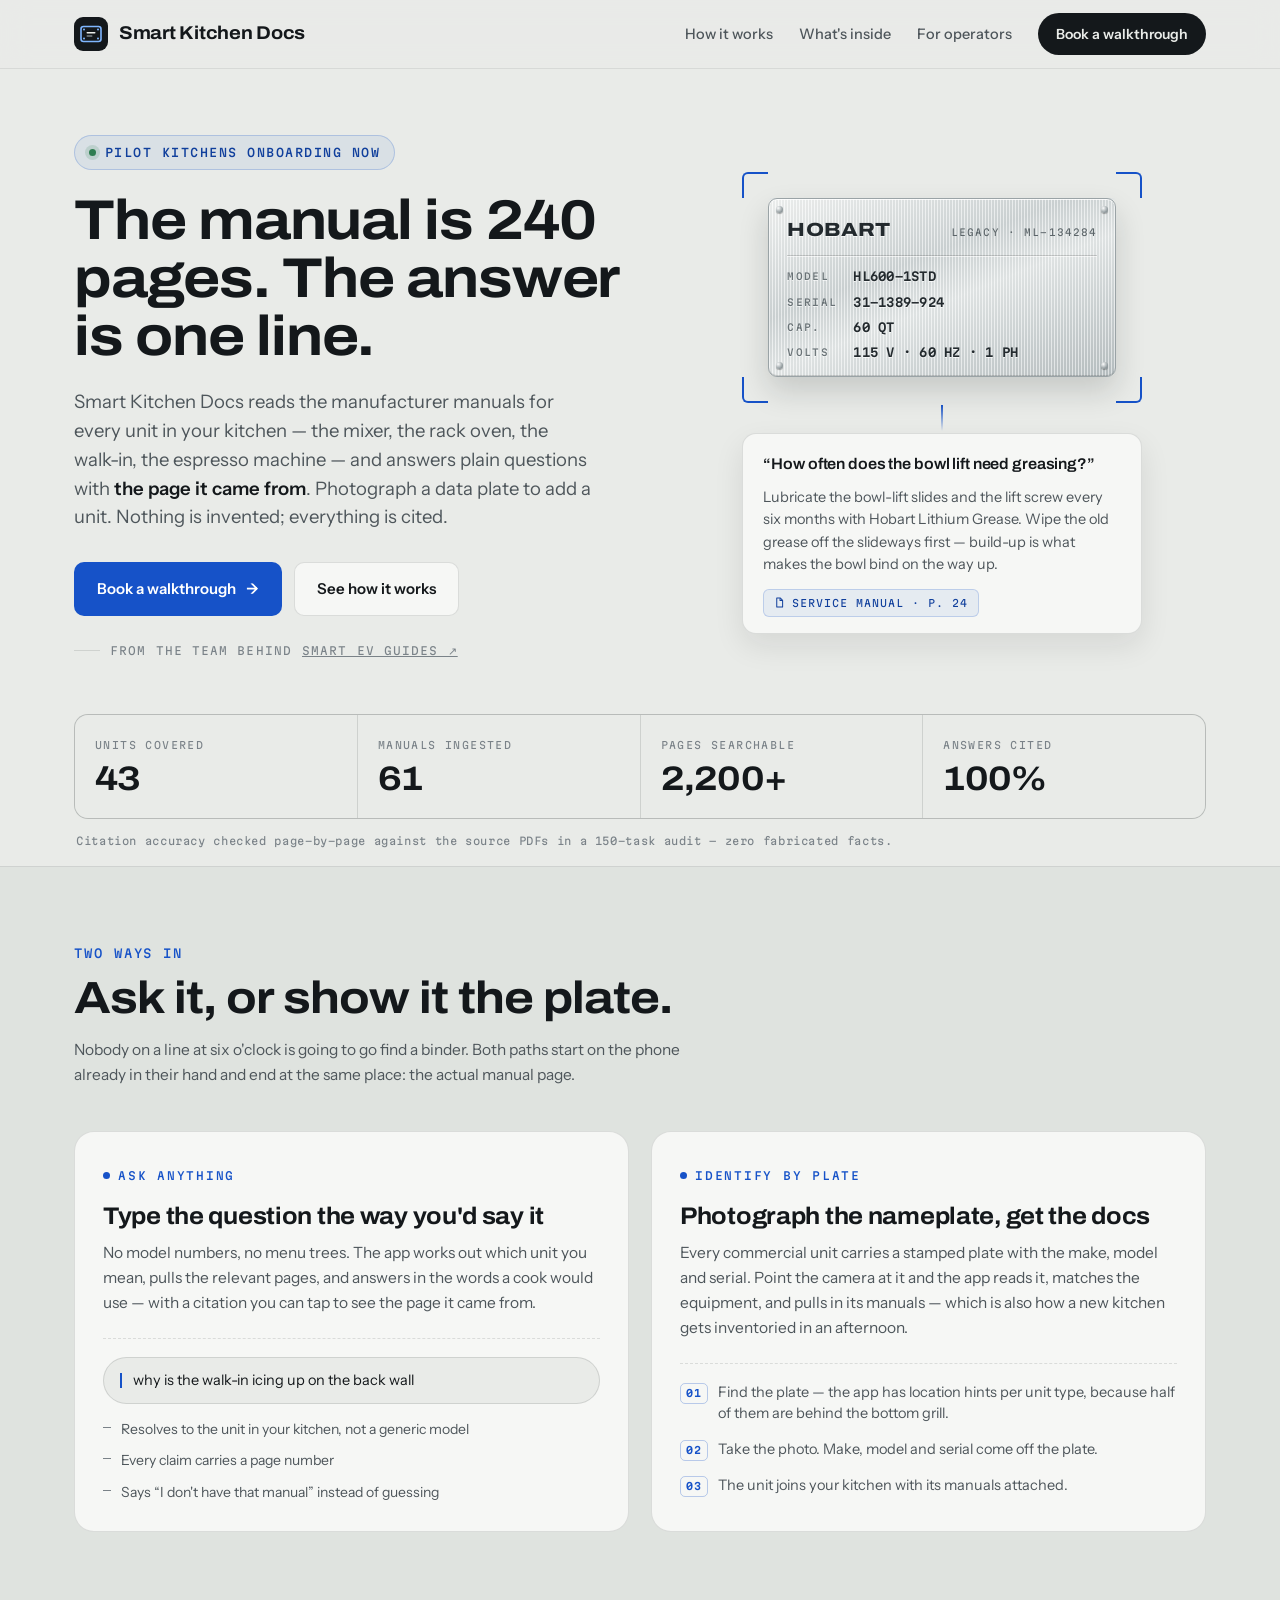
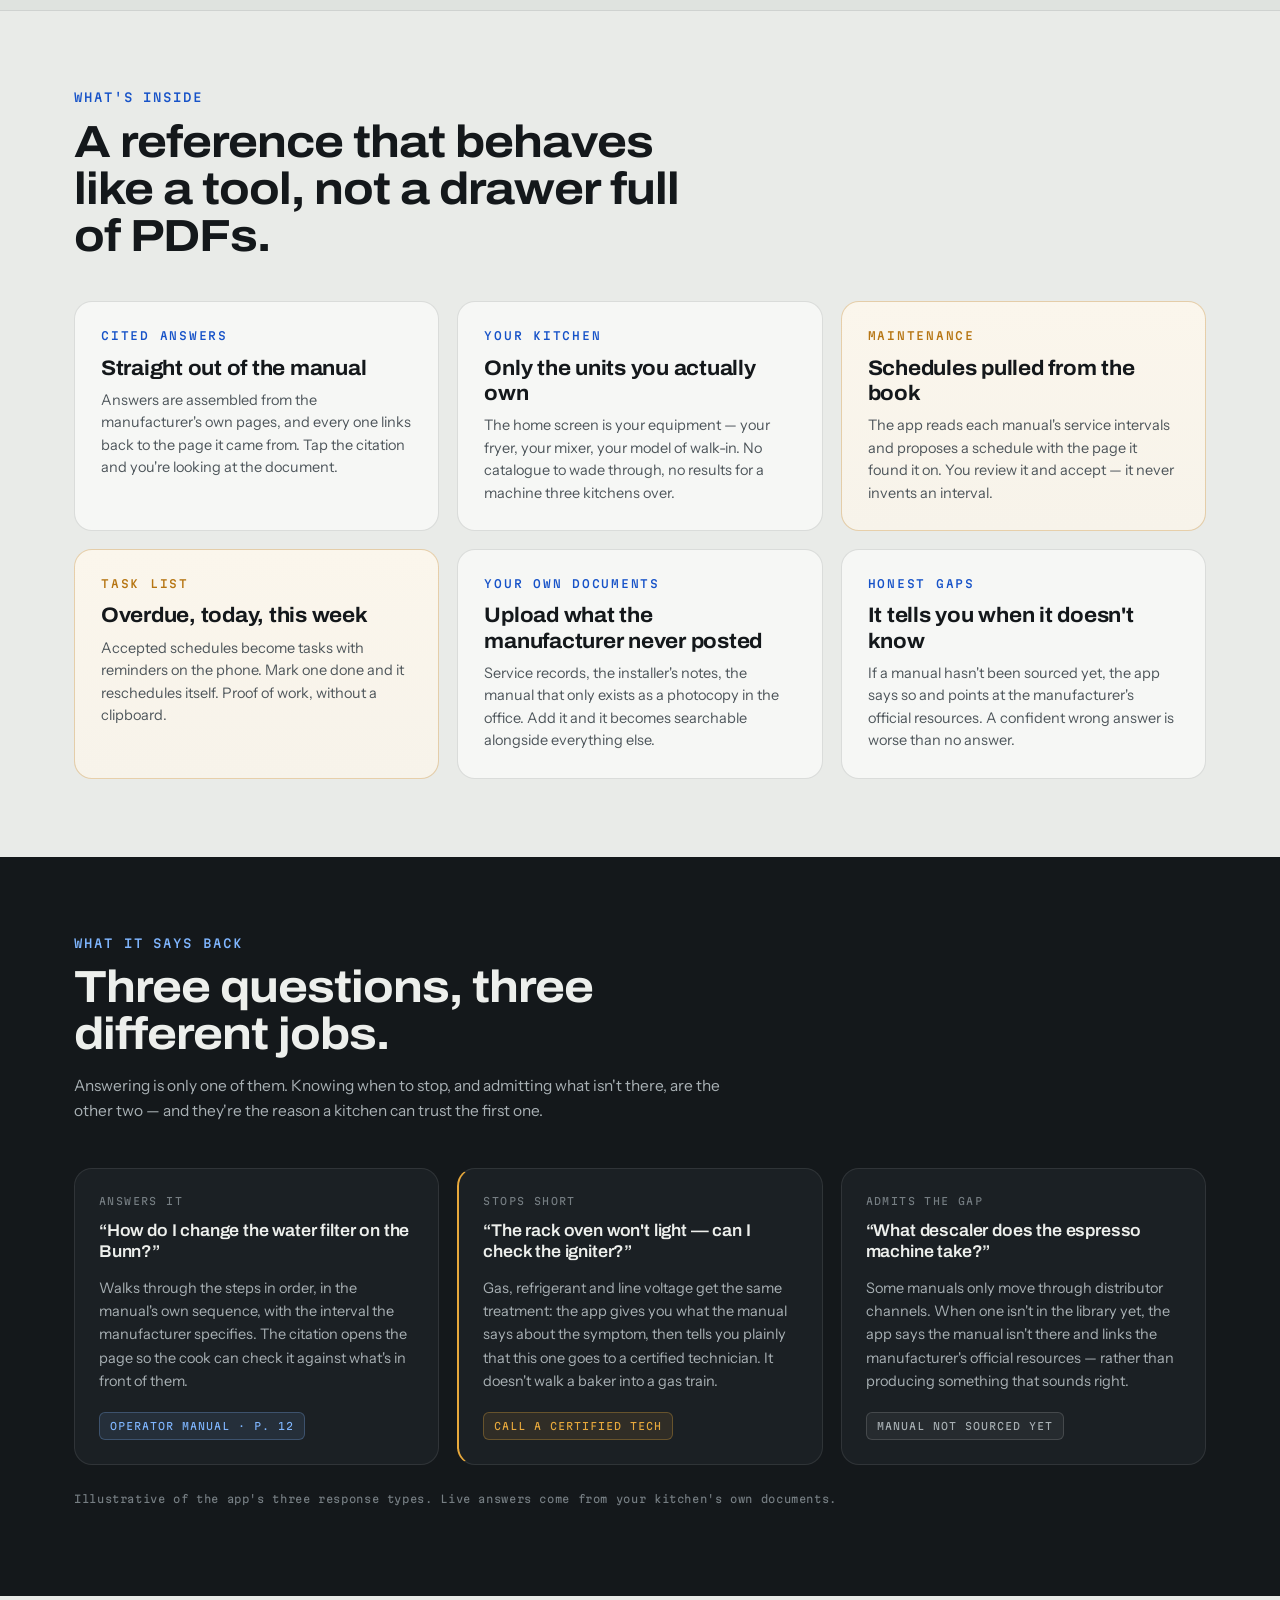
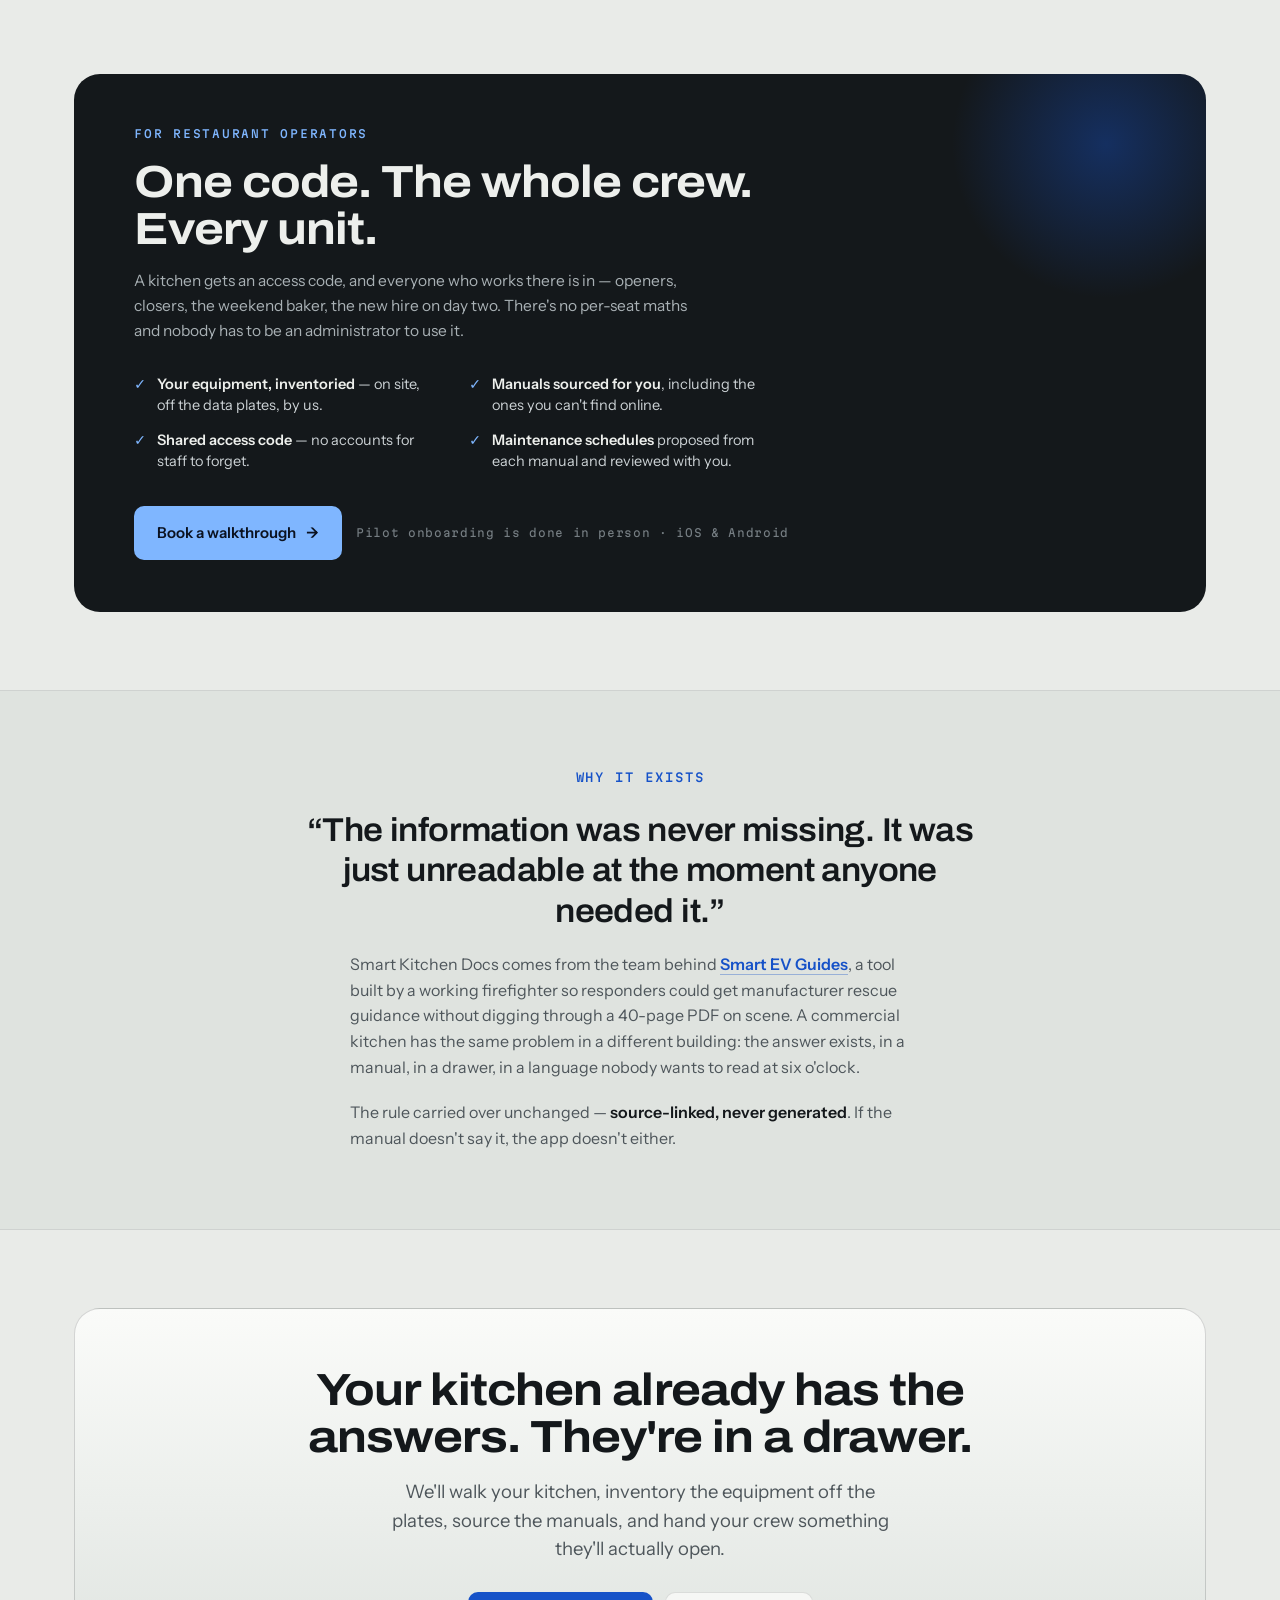
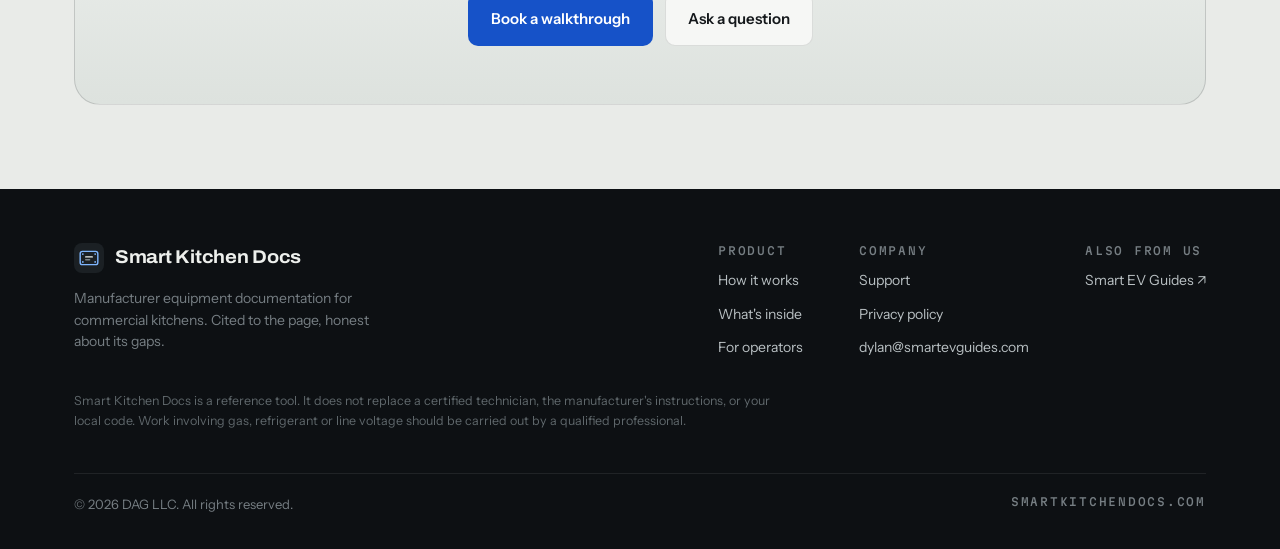
==== index.html @ 0e93f89e "Smart Kitchen Docs marketing site Static landing page for SmartKitchenDocs.com, deployed via GitHub " ====
<!DOCTYPE html>
<html lang="en">
<head>
<meta charset="utf-8">
<meta name="viewport" content="width=device-width, initial-scale=1">
<title>Smart Kitchen Docs — every equipment manual in your kitchen, answered</title>
<meta name="description" content="Ask a plain-language question about any unit in your commercial kitchen and get the answer straight out of the manufacturer manual, with the page it came from. Photograph a data plate to add equipment. Built by the team behind Smart EV Guides.">
<link rel="canonical" href="https://smartkitchendocs.com/">
<link rel="icon" href="favicon.svg" type="image/svg+xml">
<meta name="theme-color" content="#E9EBE8">
<meta property="og:type" content="website">
<meta property="og:site_name" content="Smart Kitchen Docs">
<meta property="og:title" content="Smart Kitchen Docs — every equipment manual in your kitchen, answered">
<meta property="og:description" content="Ask a plain-language question about any unit in your commercial kitchen and get the answer straight out of the manufacturer manual, with the page it came from.">
<meta property="og:url" content="https://smartkitchendocs.com/">
<meta name="twitter:card" content="summary">
<meta name="twitter:title" content="Smart Kitchen Docs — every equipment manual in your kitchen, answered">
<meta name="twitter:description" content="Ask a plain-language question about any unit in your commercial kitchen and get the answer straight out of the manufacturer manual, with the page it came from.">
<link rel="preconnect" href="https://fonts.googleapis.com">
<link rel="preconnect" href="https://fonts.gstatic.com" crossorigin>
<link href="https://fonts.googleapis.com/css2?family=Archivo:wdth,wght@104..118,600..800&family=Instrument+Sans:wght@400;500;600&family=Martian+Mono:wght@400..600&display=swap" rel="stylesheet">
<style>
/* ============================================================
   Smart Kitchen Docs — landing page
   Motif: the equipment data plate. Palette is cool porcelain
   enamel + graphite, with gas-flame blue as the only accent and
   sodium amber reserved for the safety / maintenance thread.
   ============================================================ */

:root{
  --porcelain:#E9EBE8;
  --porcelain-deep:#DFE3DF;
  --panel:#F6F7F5;
  --ink:#14181B;
  --ink-deep:#0D1013;
  --graphite:#4E565B;
  --muted:#7A8288;
  --line:rgba(20,24,27,0.12);
  --line-soft:rgba(20,24,27,0.08);
  --flame:#1652C8;
  --flame-deep:#103F9C;
  --flame-hot:#7FB6FF;
  --sodium:#B67512;
  --sodium-hot:#E8A93C;
  --on-dark:#EDEFEC;
  --on-dark-mid:#A8B0B4;
  --on-dark-dim:#767E83;

  --shell:1180px;
  --pad:24px;

  --display:'Archivo', system-ui, sans-serif;
  --body:'Instrument Sans', system-ui, sans-serif;
  --mono:'Martian Mono', ui-monospace, monospace;
}

*{ box-sizing:border-box; }
html{ scroll-behavior:smooth; }
body{
  margin:0;
  background:var(--porcelain);
  color:var(--ink);
  font-family:var(--body);
  font-size:17px;
  line-height:1.6;
  overflow-x:hidden;
  -webkit-font-smoothing:antialiased;
}
img{ max-width:100%; display:block; }
a{ color:inherit; }
::selection{ background:var(--flame); color:#fff; }

:focus-visible{
  outline:2px solid var(--flame);
  outline-offset:3px;
  border-radius:4px;
}
.on-dark :focus-visible{ outline-color:var(--flame-hot); }

.shell{ max-width:var(--shell); margin:0 auto; padding-left:var(--pad); padding-right:var(--pad); }
section[id]{ scroll-margin-top:76px; }

/* ---------- type roles ---------- */
.display{
  font-family:var(--display);
  font-weight:700;
  font-stretch:112%;
  letter-spacing:-0.022em;
  line-height:1.04;
  margin:0;
}
h1.display{ font-size:clamp(37px,4.6vw,56px); }
h2.display{ font-size:clamp(29px,3.9vw,45px); }
h3.display{
  font-size:21px;
  font-stretch:106%;
  letter-spacing:-0.012em;
  line-height:1.2;
  margin:0;
}

/* Stencil label — the small uppercase field name stamped on a plate.
   Used for eyebrows, plate fields and stat captions so the motif is
   carried by the structure, not by decoration. */
.stencil{
  font-family:var(--mono);
  font-weight:500;
  font-size:11px;
  letter-spacing:0.16em;
  text-transform:uppercase;
  line-height:1.4;
}
.stencil--lead{ font-size:12px; color:var(--flame); }

.lede{ font-size:18.5px; line-height:1.55; color:var(--graphite); }
.copy{ font-size:15.5px; line-height:1.6; color:var(--graphite); }
strong{ color:var(--ink); font-weight:600; }

/* ---------- buttons ---------- */
.btn{
  display:inline-flex; align-items:center; gap:10px;
  font-family:var(--body); font-weight:600; font-size:15px;
  text-decoration:none; padding:14px 22px; border-radius:10px;
  border:1px solid transparent;
  transition:background .15s ease, border-color .15s ease, color .15s ease, transform .15s ease;
}
.btn:active{ transform:translateY(1px); }
.btn--primary{ background:var(--flame); color:#fff; }
.btn--primary:hover{ background:var(--flame-deep); }
.btn--ghost{ background:var(--panel); color:var(--ink); border-color:var(--line); }
.btn--ghost:hover{ border-color:rgba(20,24,27,0.32); }
.btn--onDark{ background:var(--flame-hot); color:#0B1220; }
.btn--onDark:hover{ background:#A6CCFF; }
.btn--nav{ padding:9px 17px; font-size:14px; border-radius:999px; background:var(--ink); color:var(--porcelain); white-space:nowrap; }
.btn--nav:hover{ background:var(--flame); }
.btn--nav .short{ display:none; }

/* ---------- nav ---------- */
.nav{
  position:sticky; top:0; z-index:60;
  background:rgba(233,235,232,0.86);
  backdrop-filter:blur(14px); -webkit-backdrop-filter:blur(14px);
  border-bottom:1px solid var(--line-soft);
}
.nav__row{ display:flex; align-items:center; justify-content:space-between; gap:24px; padding-top:13px; padding-bottom:13px; }
.brand{ display:flex; align-items:center; gap:11px; text-decoration:none; color:inherit; }
.brand__name{ font-family:var(--display); font-weight:700; font-stretch:108%; font-size:18.5px; letter-spacing:-0.015em; }
.nav__links{ display:flex; align-items:center; gap:26px; }
.nav__links a:not(.btn){
  text-decoration:none; color:var(--graphite);
  font-size:14.5px; font-weight:500;
}
.nav__links a:not(.btn):hover{ color:var(--ink); }

/* ---------- hero ---------- */
.hero__grid{
  display:grid; grid-template-columns:1.02fr 0.98fr; gap:56px;
  align-items:center; padding-top:66px; padding-bottom:44px;
}
.badge{
  display:inline-flex; align-items:center; gap:9px;
  font-family:var(--mono); font-weight:500; font-size:11.5px;
  letter-spacing:0.13em; text-transform:uppercase;
  color:var(--flame-deep);
  background:rgba(22,82,200,0.07);
  border:1px solid rgba(22,82,200,0.22);
  padding:7px 14px; border-radius:999px;
}
.pilot{ width:7px; height:7px; border-radius:50%; background:#2E7D50; box-shadow:0 0 0 4px rgba(46,125,80,0.16); flex:0 0 auto; }
.hero h1{ margin-top:22px; }
.hero .lede{ max-width:520px; margin:22px 0 0; }
.hero__cta{ display:flex; flex-wrap:wrap; gap:12px; margin-top:30px; }
.hero__note{
  display:flex; align-items:center; gap:10px; margin-top:26px;
  font-family:var(--mono); font-size:11px; letter-spacing:0.1em;
  text-transform:uppercase; color:var(--muted);
}
.hero__note .rule{ width:26px; height:1px; background:var(--line); flex:0 0 auto; }

/* ---------- the signature: data plate in a viewfinder ---------- */
.rig{ position:relative; display:flex; flex-direction:column; align-items:center; }

.finder{
  position:relative; width:100%; max-width:400px;
  padding:26px; border-radius:16px;
}
/* camera viewfinder corner brackets */
.finder__corner{ position:absolute; width:26px; height:26px; border:2px solid var(--flame); }
.finder__corner--tl{ top:0; left:0; border-right:0; border-bottom:0; border-radius:6px 0 0 0; }
.finder__corner--tr{ top:0; right:0; border-left:0; border-bottom:0; border-radius:0 6px 0 0; }
.finder__corner--bl{ bottom:0; left:0; border-right:0; border-top:0; border-radius:0 0 0 6px; }
.finder__corner--br{ bottom:0; right:0; border-left:0; border-top:0; border-radius:0 0 6px 0; }
/* The scan box is inset to exactly the plate's bounds — .finder's height is
   26px + plate + 26px — so translateY(100%) travels precisely one plate
   height. Percentage translate is relative to the element's own box, which
   means the animation tracks the plate through font loads and reflows with
   no JS to keep it in sync. The line itself rides on ::before. */
.finder__scan{
  position:absolute; inset:26px; pointer-events:none;
  animation:scan 4.2s cubic-bezier(.45,0,.55,1) infinite;
}
.finder__scan::before{
  content:""; position:absolute; top:0; left:0; right:0; height:2px;
  background:linear-gradient(90deg,transparent,var(--flame),transparent);
  border-radius:2px;
}
@keyframes scan{
  0%,8%   { transform:translateY(0); opacity:0; }
  14%     { opacity:.75; }
  86%     { opacity:.75; }
  92%,100%{ transform:translateY(100%); opacity:0; }
}

/* brushed stainless nameplate */
.plate{
  position:relative;
  margin:0;                 /* <figure> ships with 40px side margins */
  border-radius:9px;
  padding:16px 18px 14px;
  color:#2E353A;
  background:
    repeating-linear-gradient(90deg, rgba(255,255,255,.5) 0 1px, rgba(0,0,0,.028) 1px 3px),
    linear-gradient(158deg,#F2F4F3 0%,#CFD5D6 38%,#E4E8E8 55%,#B9C1C3 100%);
  border:1px solid #9AA3A6;
  box-shadow:
    inset 0 1px 0 rgba(255,255,255,.85),
    inset 0 -1px 0 rgba(0,0,0,.14),
    0 14px 30px rgba(20,24,27,.16);
}
.plate__head{
  display:flex; align-items:baseline; justify-content:space-between; gap:12px;
  padding-bottom:10px; margin-bottom:11px;
  border-bottom:1px solid rgba(0,0,0,.16);
  box-shadow:0 1px 0 rgba(255,255,255,.6);
}
.plate__mfg{
  font-family:var(--display); font-weight:800; font-stretch:118%;
  font-size:19px; letter-spacing:0.02em; text-transform:uppercase;
  color:#232A2E; text-shadow:0 1px 0 rgba(255,255,255,.7);
}
.plate__mark{ font-family:var(--mono); font-size:9.5px; letter-spacing:0.12em; color:#5C6569; text-transform:uppercase; }
.plate__rows{ display:grid; grid-template-columns:auto 1fr; gap:6px 16px; }
.plate__k{
  font-family:var(--mono); font-size:9.5px; font-weight:500; letter-spacing:0.14em;
  text-transform:uppercase; color:#6A7377; align-self:center;
  text-shadow:0 1px 0 rgba(255,255,255,.6);
}
.plate__v{
  font-family:var(--mono); font-size:12px; font-weight:600; letter-spacing:0.02em;
  color:#232A2E; text-shadow:0 1px 0 rgba(255,255,255,.7);
}
.rivet{
  position:absolute; width:7px; height:7px; border-radius:50%;
  background:radial-gradient(circle at 32% 30%, #FBFCFC, #97A0A3 62%, #6E777A);
  box-shadow:0 1px 1px rgba(0,0,0,.3);
}
.rivet--tl{ top:7px; left:7px; } .rivet--tr{ top:7px; right:7px; }
.rivet--bl{ bottom:7px; left:7px; } .rivet--br{ bottom:7px; right:7px; }

/* the answer the plate produces */
.rig__link{
  width:2px; height:26px; margin:2px 0;
  background:linear-gradient(180deg,var(--flame),rgba(22,82,200,0));
}
.answer{
  width:100%; max-width:400px;
  background:var(--panel); border:1px solid var(--line);
  border-radius:14px; padding:18px 20px 16px;
  box-shadow:0 12px 30px rgba(20,24,27,.09);
}
.answer__q{
  font-family:var(--display); font-weight:600; font-stretch:104%;
  font-size:15.5px; letter-spacing:-0.008em; color:var(--ink); margin:0;
}
.answer__a{ font-size:14.5px; line-height:1.55; color:var(--graphite); margin:9px 0 0; }
.cite{
  display:inline-flex; align-items:center; gap:7px; margin-top:13px;
  font-family:var(--mono); font-size:10px; letter-spacing:0.1em; text-transform:uppercase;
  color:var(--flame-deep); background:rgba(22,82,200,0.07);
  border:1px solid rgba(22,82,200,0.2); padding:5px 10px; border-radius:6px;
}

/* ---------- spec strip (stats, as plate fields) ---------- */
.spec{ padding-bottom:16px; }
.spec__grid{
  display:grid; grid-template-columns:repeat(4,1fr); gap:1px;
  background:var(--line); border:1px solid var(--line);
  border-radius:14px; overflow:hidden;
}
/* Cells stretch to the tallest label, so the numbers stay on one baseline
   even when a caption wraps. */
.spec__cell{ background:var(--porcelain); padding:22px 20px; display:flex; flex-direction:column; }
.spec__k{ font-family:var(--mono); font-size:10px; letter-spacing:0.14em; text-transform:uppercase; color:var(--muted); }
.spec__v{
  font-family:var(--display); font-weight:700; font-stretch:114%;
  font-size:34px; line-height:1; letter-spacing:-0.02em; margin-top:auto; padding-top:9px;
}
.spec__foot{
  margin:14px 2px 0; font-family:var(--mono); font-size:10.5px;
  letter-spacing:0.06em; color:var(--muted); line-height:1.6;
}

/* ---------- band helpers ---------- */
.band{ padding-top:78px; padding-bottom:78px; }
.band--sunk{ background:var(--porcelain-deep); border-top:1px solid var(--line-soft); border-bottom:1px solid var(--line-soft); }
.band--dark{ background:var(--ink); color:var(--on-dark); }
.band__head{ max-width:660px; }
.band__head h2{ margin-top:13px; }
.band__head .copy{ margin:16px 0 0; }
.band--dark .band__head .copy{ color:var(--on-dark-mid); }
.band--dark .stencil--lead{ color:var(--flame-hot); }

/* ---------- two ways in ---------- */
.ways{ display:grid; grid-template-columns:1fr 1fr; gap:22px; margin-top:44px; }
.way{
  background:var(--panel); border:1px solid var(--line);
  border-radius:20px; padding:28px;
}
.way__tag{ display:inline-flex; align-items:center; gap:8px; color:var(--flame); }
.way__tag .dot{ width:7px; height:7px; border-radius:50%; background:currentColor; }
.way h3{ margin-top:14px; font-size:24px; }
.way .copy{ margin:11px 0 0; }
.way__demo{ margin-top:22px; border-top:1px dashed var(--line); padding-top:18px; }
.ask{
  display:flex; align-items:center; gap:11px;
  background:var(--porcelain); border:1px solid var(--line);
  border-radius:999px; padding:11px 16px;
  font-size:14.5px; color:var(--ink);
}
.ask__caret{ width:2px; height:15px; background:var(--flame); flex:0 0 auto; animation:blink 1.1s steps(1) infinite; }
@keyframes blink{ 50%{ opacity:0; } }
.ask__list{ list-style:none; margin:14px 0 0; padding:0; display:flex; flex-direction:column; gap:9px; }
.ask__list li{ font-size:14px; color:var(--graphite); padding-left:18px; position:relative; }
.ask__list li::before{ content:""; position:absolute; left:0; top:9px; width:8px; height:1px; background:var(--muted); }
.steps{ list-style:none; margin:0; padding:0; counter-reset:step; }
.steps li{
  counter-increment:step; position:relative; padding-left:38px;
  font-size:14.5px; color:var(--graphite); line-height:1.5;
}
.steps li + li{ margin-top:14px; }
.steps li::before{
  content:counter(step,decimal-leading-zero);
  position:absolute; left:0; top:1px;
  font-family:var(--mono); font-size:10px; font-weight:600; letter-spacing:0.08em;
  color:var(--flame); border:1px solid rgba(22,82,200,0.28);
  border-radius:5px; padding:2px 5px;
}

/* ---------- feature grid ---------- */
.feats{ display:grid; grid-template-columns:repeat(3,1fr); gap:18px; margin-top:42px; }
.feat{
  background:var(--panel); border:1px solid var(--line);
  border-radius:18px; padding:26px;
}
.feat .stencil{ color:var(--flame); }
.feat h3{ margin:12px 0 8px; }
.feat p{ margin:0; font-size:14.5px; line-height:1.55; color:var(--graphite); }
.feat--amber .stencil{ color:var(--sodium); }
.feat--amber{ border-color:rgba(182,117,18,0.3); background:linear-gradient(180deg,#FBF6EC,#F7F3EA); }

/* ---------- transcript (dark) ---------- */
.scripts{ display:grid; grid-template-columns:repeat(3,1fr); gap:18px; margin-top:44px; }
.script{
  background:#1B2024; border:1px solid rgba(255,255,255,0.09);
  border-radius:18px; padding:24px; display:flex; flex-direction:column;
}
.script__k{ font-family:var(--mono); font-size:10px; letter-spacing:0.14em; text-transform:uppercase; color:var(--on-dark-dim); }
.script__q{
  font-family:var(--display); font-weight:600; font-stretch:104%;
  font-size:17px; letter-spacing:-0.01em; line-height:1.28;
  color:var(--on-dark); margin:11px 0 0;
}
.script__a{ font-size:14.5px; line-height:1.6; color:var(--on-dark-mid); margin:14px 0 0; }
.script__foot{ margin-top:auto; padding-top:18px; }
.chip{
  display:inline-flex; align-items:center; gap:7px;
  font-family:var(--mono); font-size:10px; letter-spacing:0.1em; text-transform:uppercase;
  padding:5px 10px; border-radius:6px;
}
.chip--cite{ color:var(--flame-hot); background:rgba(127,182,255,0.1); border:1px solid rgba(127,182,255,0.26); }
.chip--stop{ color:var(--sodium-hot); background:rgba(232,169,60,0.1); border:1px solid rgba(232,169,60,0.3); }
.chip--gap{ color:var(--on-dark-mid); background:rgba(255,255,255,0.05); border:1px solid rgba(255,255,255,0.14); }
.script--stop{ border-left:2px solid var(--sodium-hot); }
.scripts__foot{
  margin-top:26px; font-family:var(--mono); font-size:10.5px;
  letter-spacing:0.06em; color:var(--on-dark-dim);
}

/* ---------- operators ---------- */
.ops{
  background:var(--ink); color:var(--on-dark);
  border-radius:26px; padding:52px clamp(26px,5vw,60px);
  position:relative; overflow:hidden;
}
.ops__glow{
  position:absolute; top:-90px; right:-60px; width:320px; height:320px; border-radius:50%;
  background:radial-gradient(circle,rgba(22,82,200,0.4),transparent 68%);
  pointer-events:none;
}
.ops__inner{ position:relative; max-width:720px; }
.ops h2{ margin-top:17px; }
.ops .copy{ color:var(--on-dark-mid); margin:17px 0 0; max-width:560px; }
.ops__list{ list-style:none; margin:30px 0 0; padding:0; display:grid; grid-template-columns:1fr 1fr; gap:14px 30px; max-width:640px; }
.ops__list li{ display:flex; gap:11px; align-items:flex-start; font-size:14.5px; line-height:1.45; color:#CBD1D4; }
.ops__list b{ color:var(--on-dark); font-weight:600; }
.ops__list .tick{ color:var(--flame-hot); flex:0 0 auto; line-height:1.45; }
.ops__cta{ display:flex; flex-wrap:wrap; align-items:center; gap:14px; margin-top:34px; }
.ops__fine{ font-family:var(--mono); font-size:11px; letter-spacing:0.06em; color:var(--on-dark-dim); }

/* ---------- founder ---------- */
.founder{ max-width:760px; margin:0 auto; text-align:center; }
.founder__quote{
  font-family:var(--display); font-weight:600; font-stretch:106%;
  font-size:clamp(24px,3.2vw,33px); line-height:1.24; letter-spacing:-0.018em;
  margin:24px 0 0;
}
/* The quote is centred; the prose under it is not — centred body copy
   reads badly at this length. */
.founder .copy{ max-width:580px; margin:20px auto 0; font-size:16px; text-align:left; }
.inlineLink{ color:var(--flame); font-weight:600; text-decoration:none; border-bottom:1px solid rgba(22,82,200,0.35); }
.inlineLink:hover{ border-bottom-color:var(--flame); }

/* ---------- closing ---------- */
.close{
  background:linear-gradient(180deg,#FAFBF9,#DDE2DE);
  border:1px solid rgba(20,24,27,0.16); border-radius:26px;
  padding:58px 24px; text-align:center;
}
.close h2{ max-width:700px; margin:0 auto; }
.close .lede{ max-width:520px; margin:17px auto 0; }
.close__cta{ display:flex; flex-wrap:wrap; gap:12px; justify-content:center; margin-top:28px; }

/* ---------- footer ---------- */
.foot{ background:var(--ink-deep); color:var(--on-dark-mid); }
.foot__row{ display:flex; flex-wrap:wrap; justify-content:space-between; gap:34px; padding-top:54px; }
.foot__about{ max-width:320px; }
.foot__about p{ font-size:14px; line-height:1.55; color:var(--on-dark-dim); margin:15px 0 0; }
.foot__cols{ display:flex; gap:56px; flex-wrap:wrap; }
.foot__col{ display:flex; flex-direction:column; gap:11px; }
.foot__col .stencil{ color:var(--on-dark-dim); }
.foot__col a{ text-decoration:none; color:#B9C0C3; font-size:14px; }
.foot__col a:hover{ color:var(--on-dark); }
.foot__legal{
  margin-top:42px; padding:20px 0 34px;
  border-top:1px solid rgba(255,255,255,0.08);
  display:flex; flex-wrap:wrap; justify-content:space-between; gap:12px;
  font-size:13px; color:var(--on-dark-dim);
}
.foot__disclaimer{
  padding-top:20px; font-size:12.5px; line-height:1.6;
  color:#5F676B; max-width:720px;
}
.foot__brand .brand__name{ color:var(--on-dark); }

/* ---------- responsive ---------- */
@media (max-width:940px){
  .hero__grid{ grid-template-columns:1fr; gap:44px; padding-top:52px; }
  .hero .lede{ max-width:none; }
  .ways{ grid-template-columns:1fr; }
  .feats{ grid-template-columns:1fr 1fr; }
  .scripts{ grid-template-columns:1fr; }
  .nav__links a:not(.btn){ display:none; }
  .foot__row{ flex-direction:column; }
}
@media (max-width:640px){
  body{ font-size:16px; }
  .brand__name{ font-size:17px; }
  .btn--nav .full{ display:none; }
  .btn--nav .short{ display:inline; }
  .band{ padding-top:60px; padding-bottom:60px; }
  .spec__grid{ grid-template-columns:1fr 1fr; }
  .spec__v{ font-size:30px; }
  .feats{ grid-template-columns:1fr; }
  .ops__list{ grid-template-columns:1fr; }
  .ops{ padding:40px 24px; }
  .foot__cols{ gap:34px; }
}
@media (max-width:430px){
  :root{ --pad:20px; }
  .nav__row{ gap:12px; }
  .brand{ gap:9px; }
  .brand__name{ font-size:15px; white-space:nowrap; }
  .btn--nav{ padding:8px 14px; font-size:13px; }
}
@media (max-width:360px){
  /* Below this the wordmark and the CTA can't both fit; the mark carries it. */
  .brand__name{ display:none; }
}

@media (prefers-reduced-motion:reduce){
  html{ scroll-behavior:auto; }
  *,*::before,*::after{ animation-duration:.001ms !important; animation-iteration-count:1 !important; transition-duration:.001ms !important; }
  .finder__scan{ opacity:.45; }
}
</style>
</head>
<body>

<!-- ===================== NAV ===================== -->
<header class="nav">
  <div class="shell nav__row">
    <a class="brand" href="#top" aria-label="Smart Kitchen Docs, back to top">
      <svg width="34" height="34" viewBox="0 0 34 34" aria-hidden="true">
        <rect width="34" height="34" rx="9" fill="#14181B"/>
        <rect x="7" y="9.5" width="20" height="15" rx="2.5" fill="none" stroke="#7FB6FF" stroke-width="1.6"/>
        <circle cx="10" cy="12.5" r="1" fill="#7FB6FF"/><circle cx="24" cy="12.5" r="1" fill="#7FB6FF"/>
        <circle cx="10" cy="21.5" r="1" fill="#7FB6FF"/><circle cx="24" cy="21.5" r="1" fill="#7FB6FF"/>
        <rect x="12.5" y="15" width="9" height="1.5" rx="0.75" fill="#EDEFEC"/>
        <rect x="12.5" y="18.2" width="6" height="1.5" rx="0.75" fill="#7A8288"/>
      </svg>
      <span class="brand__name">Smart Kitchen Docs</span>
    </a>
    <nav class="nav__links" aria-label="Main">
      <a href="#how">How it works</a>
      <a href="#inside">What's inside</a>
      <a href="#operators">For operators</a>
      <a class="btn btn--nav" href="mailto:dylan@smartevguides.com?subject=Walkthrough%20%E2%80%94%20Smart%20Kitchen%20Docs">
        <!-- Two labels for one button: the long one won't fit beside the
             wordmark under 640px. Edit both or neither. -->
        <span class="full">Book a walkthrough</span><span class="short">Walkthrough</span>
      </a>
    </nav>
  </div>
</header>

<!-- ===================== HERO ===================== -->
<section id="top" class="hero">
  <div class="shell hero__grid">
    <div>
      <span class="badge"><span class="pilot" aria-hidden="true"></span>Pilot kitchens onboarding now</span>
      <h1 class="display">The manual is 240 pages. The answer is one line.</h1>
      <p class="lede">
        Smart Kitchen Docs reads the manufacturer manuals for every unit in your kitchen — the mixer, the rack oven, the walk-in, the espresso machine — and answers plain questions with <strong>the page it came from</strong>. Photograph a data plate to add a unit. Nothing is invented; everything is cited.
      </p>
      <div class="hero__cta">
        <a class="btn btn--primary" href="mailto:dylan@smartevguides.com?subject=Walkthrough%20%E2%80%94%20Smart%20Kitchen%20Docs">
          Book a walkthrough <span aria-hidden="true">→</span>
        </a>
        <a class="btn btn--ghost" href="#how">See how it works</a>
      </div>
      <p class="hero__note">
        <span class="rule" aria-hidden="true"></span>
        From the team behind
        <a href="https://www.smartevguides.com" target="_blank" rel="noreferrer" style="color:inherit;">Smart EV Guides ↗</a>
      </p>
    </div>

    <!-- Signature: the data plate, in the camera's viewfinder, and the
         answer it resolves to. This is the whole product in one image. -->
    <div class="rig">
      <div class="finder">
        <span class="finder__corner finder__corner--tl" aria-hidden="true"></span>
        <span class="finder__corner finder__corner--tr" aria-hidden="true"></span>
        <span class="finder__corner finder__corner--bl" aria-hidden="true"></span>
        <span class="finder__corner finder__corner--br" aria-hidden="true"></span>
        <span class="finder__scan" aria-hidden="true"></span>

        <figure class="plate" role="img" aria-label="Equipment data plate: Hobart legacy planetary mixer, model HL600-1STD, serial 31-1389-924, 60 quart, 115 volt, 60 hertz.">
          <span class="rivet rivet--tl" aria-hidden="true"></span>
          <span class="rivet rivet--tr" aria-hidden="true"></span>
          <span class="rivet rivet--bl" aria-hidden="true"></span>
          <span class="rivet rivet--br" aria-hidden="true"></span>
          <div class="plate__head">
            <span class="plate__mfg">Hobart</span>
            <span class="plate__mark">Legacy&nbsp;· ML-134284</span>
          </div>
          <div class="plate__rows">
            <span class="plate__k">Model</span><span class="plate__v">HL600-1STD</span>
            <span class="plate__k">Serial</span><span class="plate__v">31-1389-924</span>
            <span class="plate__k">Cap.</span><span class="plate__v">60 QT</span>
            <span class="plate__k">Volts</span><span class="plate__v">115 V · 60 HZ · 1 PH</span>
          </div>
        </figure>
      </div>

      <span class="rig__link" aria-hidden="true"></span>

      <div class="answer">
        <p class="answer__q">“How often does the bowl lift need greasing?”</p>
        <p class="answer__a">Lubricate the bowl-lift slides and the lift screw every six months with Hobart Lithium Grease. Wipe the old grease off the slideways first — build-up is what makes the bowl bind on the way up.</p>
        <span class="cite">
          <svg width="11" height="11" viewBox="0 0 12 12" fill="none" aria-hidden="true"><path d="M3 1.2h4L9.4 3.6V10.8H3V1.2Z" stroke="currentColor" stroke-width="1.1" stroke-linejoin="round"/><path d="M6.6 1.4v2.4h2.6" stroke="currentColor" stroke-width="1.1" stroke-linejoin="round"/></svg>
          Service manual · p. 24
        </span>
      </div>
    </div>
  </div>

  <!-- spec strip -->
  <div class="shell spec">
    <div class="spec__grid">
      <div class="spec__cell">
        <div class="spec__k">Units covered</div>
        <div class="spec__v">43</div>
      </div>
      <div class="spec__cell">
        <div class="spec__k">Manuals ingested</div>
        <div class="spec__v">61</div>
      </div>
      <div class="spec__cell">
        <div class="spec__k">Pages searchable</div>
        <div class="spec__v">2,200+</div>
      </div>
      <div class="spec__cell">
        <div class="spec__k">Answers cited</div>
        <div class="spec__v">100%</div>
      </div>
    </div>
    <p class="spec__foot">Citation accuracy checked page-by-page against the source PDFs in a 150-task audit — zero fabricated facts.</p>
  </div>
</section>

<!-- ===================== TWO WAYS IN ===================== -->
<section id="how" class="band band--sunk">
  <div class="shell">
    <div class="band__head">
      <div class="stencil stencil--lead">Two ways in</div>
      <h2 class="display">Ask it, or show it the plate.</h2>
      <p class="copy">Nobody on a line at six o'clock is going to go find a binder. Both paths start on the phone already in their hand and end at the same place: the actual manual page.</p>
    </div>

    <div class="ways">
      <div class="way">
        <span class="way__tag stencil"><span class="dot" aria-hidden="true"></span>Ask anything</span>
        <h3 class="display">Type the question the way you'd say it</h3>
        <p class="copy">No model numbers, no menu trees. The app works out which unit you mean, pulls the relevant pages, and answers in the words a cook would use — with a citation you can tap to see the page it came from.</p>
        <div class="way__demo">
          <div class="ask"><span class="ask__caret" aria-hidden="true"></span>why is the walk-in icing up on the back wall</div>
          <ul class="ask__list">
            <li>Resolves to the unit in your kitchen, not a generic model</li>
            <li>Every claim carries a page number</li>
            <li>Says “I don't have that manual” instead of guessing</li>
          </ul>
        </div>
      </div>

      <div class="way">
        <span class="way__tag stencil"><span class="dot" aria-hidden="true"></span>Identify by plate</span>
        <h3 class="display">Photograph the nameplate, get the docs</h3>
        <p class="copy">Every commercial unit carries a stamped plate with the make, model and serial. Point the camera at it and the app reads it, matches the equipment, and pulls in its manuals — which is also how a new kitchen gets inventoried in an afternoon.</p>
        <div class="way__demo">
          <ol class="steps">
            <li>Find the plate — the app has location hints per unit type, because half of them are behind the bottom grill.</li>
            <li>Take the photo. Make, model and serial come off the plate.</li>
            <li>The unit joins your kitchen with its manuals attached.</li>
          </ol>
        </div>
      </div>
    </div>
  </div>
</section>

<!-- ===================== WHAT'S INSIDE ===================== -->
<section id="inside" class="band">
  <div class="shell">
    <div class="band__head">
      <div class="stencil stencil--lead">What's inside</div>
      <h2 class="display">A reference that behaves like a tool, not a drawer full of PDFs.</h2>
    </div>

    <div class="feats">
      <div class="feat">
        <div class="stencil">Cited answers</div>
        <h3 class="display">Straight out of the manual</h3>
        <p>Answers are assembled from the manufacturer's own pages, and every one links back to the page it came from. Tap the citation and you're looking at the document.</p>
      </div>
      <div class="feat">
        <div class="stencil">Your kitchen</div>
        <h3 class="display">Only the units you actually own</h3>
        <p>The home screen is your equipment — your fryer, your mixer, your model of walk-in. No catalogue to wade through, no results for a machine three kitchens over.</p>
      </div>
      <div class="feat feat--amber">
        <div class="stencil">Maintenance</div>
        <h3 class="display">Schedules pulled from the book</h3>
        <p>The app reads each manual's service intervals and proposes a schedule with the page it found it on. You review it and accept — it never invents an interval.</p>
      </div>
      <div class="feat feat--amber">
        <div class="stencil">Task list</div>
        <h3 class="display">Overdue, today, this week</h3>
        <p>Accepted schedules become tasks with reminders on the phone. Mark one done and it reschedules itself. Proof of work, without a clipboard.</p>
      </div>
      <div class="feat">
        <div class="stencil">Your own documents</div>
        <h3 class="display">Upload what the manufacturer never posted</h3>
        <p>Service records, the installer's notes, the manual that only exists as a photocopy in the office. Add it and it becomes searchable alongside everything else.</p>
      </div>
      <div class="feat">
        <div class="stencil">Honest gaps</div>
        <h3 class="display">It tells you when it doesn't know</h3>
        <p>If a manual hasn't been sourced yet, the app says so and points at the manufacturer's official resources. A confident wrong answer is worse than no answer.</p>
      </div>
    </div>
  </div>
</section>

<!-- ===================== WHAT IT SAYS BACK ===================== -->
<section class="band band--dark on-dark">
  <div class="shell">
    <div class="band__head">
      <div class="stencil stencil--lead">What it says back</div>
      <h2 class="display">Three questions, three different jobs.</h2>
      <p class="copy">Answering is only one of them. Knowing when to stop, and admitting what isn't there, are the other two — and they're the reason a kitchen can trust the first one.</p>
    </div>

    <div class="scripts">
      <article class="script">
        <div class="script__k">Answers it</div>
        <p class="script__q">“How do I change the water filter on the Bunn?”</p>
        <p class="script__a">Walks through the steps in order, in the manual's own sequence, with the interval the manufacturer specifies. The citation opens the page so the cook can check it against what's in front of them.</p>
        <div class="script__foot"><span class="chip chip--cite">Operator manual · p. 12</span></div>
      </article>

      <article class="script script--stop">
        <div class="script__k">Stops short</div>
        <p class="script__q">“The rack oven won't light — can I check the igniter?”</p>
        <p class="script__a">Gas, refrigerant and line voltage get the same treatment: the app gives you what the manual says about the symptom, then tells you plainly that this one goes to a certified technician. It doesn't walk a baker into a gas train.</p>
        <div class="script__foot"><span class="chip chip--stop">Call a certified tech</span></div>
      </article>

      <article class="script">
        <div class="script__k">Admits the gap</div>
        <p class="script__q">“What descaler does the espresso machine take?”</p>
        <p class="script__a">Some manuals only move through distributor channels. When one isn't in the library yet, the app says the manual isn't there and links the manufacturer's official resources — rather than producing something that sounds right.</p>
        <div class="script__foot"><span class="chip chip--gap">Manual not sourced yet</span></div>
      </article>
    </div>

    <p class="scripts__foot">Illustrative of the app's three response types. Live answers come from your kitchen's own documents.</p>
  </div>
</section>

<!-- ===================== FOR OPERATORS ===================== -->
<section id="operators" class="band">
  <div class="shell">
    <div class="ops">
      <div class="ops__glow" aria-hidden="true"></div>
      <div class="ops__inner">
        <div class="stencil" style="color:var(--flame-hot);">For restaurant operators</div>
        <h2 class="display">One code. The whole crew. Every unit.</h2>
        <p class="copy">A kitchen gets an access code, and everyone who works there is in — openers, closers, the weekend baker, the new hire on day two. There's no per-seat maths and nobody has to be an administrator to use it.</p>

        <ul class="ops__list">
          <li><span class="tick" aria-hidden="true">✓</span><span><b>Your equipment, inventoried</b> — on site, off the data plates, by us.</span></li>
          <li><span class="tick" aria-hidden="true">✓</span><span><b>Manuals sourced for you</b>, including the ones you can't find online.</span></li>
          <li><span class="tick" aria-hidden="true">✓</span><span><b>Shared access code</b> — no accounts for staff to forget.</span></li>
          <li><span class="tick" aria-hidden="true">✓</span><span><b>Maintenance schedules</b> proposed from each manual and reviewed with you.</span></li>
        </ul>

        <div class="ops__cta">
          <a class="btn btn--onDark" href="mailto:dylan@smartevguides.com?subject=Walkthrough%20%E2%80%94%20Smart%20Kitchen%20Docs">
            Book a walkthrough <span aria-hidden="true">→</span>
          </a>
          <span class="ops__fine">Pilot onboarding is done in person · iOS &amp; Android</span>
        </div>
      </div>
    </div>
  </div>
</section>

<!-- ===================== FOUNDER ===================== -->
<section class="band band--sunk">
  <div class="shell founder">
    <div class="stencil stencil--lead">Why it exists</div>
    <p class="founder__quote">“The information was never missing. It was just unreadable at the moment anyone needed it.”</p>
    <p class="copy">Smart Kitchen Docs comes from the team behind <a class="inlineLink" href="https://www.smartevguides.com" target="_blank" rel="noreferrer">Smart EV Guides</a>, a tool built by a working firefighter so responders could get manufacturer rescue guidance without digging through a 40-page PDF on scene. A commercial kitchen has the same problem in a different building: the answer exists, in a manual, in a drawer, in a language nobody wants to read at six o'clock.</p>
    <p class="copy">The rule carried over unchanged — <strong>source-linked, never generated</strong>. If the manual doesn't say it, the app doesn't either.</p>
  </div>
</section>

<!-- ===================== CLOSING ===================== -->
<section class="band" style="padding-bottom:84px;">
  <div class="shell">
    <div class="close">
      <h2 class="display">Your kitchen already has the answers. They're in a drawer.</h2>
      <p class="lede">We'll walk your kitchen, inventory the equipment off the plates, source the manuals, and hand your crew something they'll actually open.</p>
      <div class="close__cta">
        <a class="btn btn--primary" href="mailto:dylan@smartevguides.com?subject=Walkthrough%20%E2%80%94%20Smart%20Kitchen%20Docs">Book a walkthrough</a>
        <a class="btn btn--ghost" href="mailto:dylan@smartevguides.com?subject=Question%20%E2%80%94%20Smart%20Kitchen%20Docs">Ask a question</a>
      </div>
    </div>
  </div>
</section>

<!-- ===================== FOOTER ===================== -->
<footer class="foot">
  <div class="shell">
    <div class="foot__row">
      <div class="foot__about">
        <div class="brand foot__brand">
          <!-- Background square is #1B2024 here, not the #14181B used in the
               nav: the footer sits on #0D1013, and the darker square vanishes
               into it. -->
          <svg width="30" height="30" viewBox="0 0 34 34" aria-hidden="true">
            <rect width="34" height="34" rx="9" fill="#1B2024"/>
            <rect x="7" y="9.5" width="20" height="15" rx="2.5" fill="none" stroke="#7FB6FF" stroke-width="1.6"/>
            <circle cx="10" cy="12.5" r="1" fill="#7FB6FF"/><circle cx="24" cy="12.5" r="1" fill="#7FB6FF"/>
            <circle cx="10" cy="21.5" r="1" fill="#7FB6FF"/><circle cx="24" cy="21.5" r="1" fill="#7FB6FF"/>
            <rect x="12.5" y="15" width="9" height="1.5" rx="0.75" fill="#EDEFEC"/>
            <rect x="12.5" y="18.2" width="6" height="1.5" rx="0.75" fill="#7A8288"/>
          </svg>
          <span class="brand__name">Smart Kitchen Docs</span>
        </div>
        <p>Manufacturer equipment documentation for commercial kitchens. Cited to the page, honest about its gaps.</p>
      </div>

      <div class="foot__cols">
        <div class="foot__col">
          <div class="stencil">Product</div>
          <a href="#how">How it works</a>
          <a href="#inside">What's inside</a>
          <a href="#operators">For operators</a>
        </div>
        <div class="foot__col">
          <div class="stencil">Company</div>
          <a href="support.html">Support</a>
          <a href="privacy.html">Privacy policy</a>
          <a href="mailto:dylan@smartevguides.com">dylan@smartevguides.com</a>
        </div>
        <div class="foot__col">
          <div class="stencil">Also from us</div>
          <a href="https://www.smartevguides.com" target="_blank" rel="noreferrer">Smart EV Guides ↗</a>
        </div>
      </div>
    </div>

    <p class="foot__disclaimer">
      Smart Kitchen Docs is a reference tool. It does not replace a certified technician, the manufacturer's instructions, or your local code. Work involving gas, refrigerant or line voltage should be carried out by a qualified professional.
    </p>

    <div class="foot__legal">
      <span>© 2026 DAG LLC. All rights reserved.</span>
      <span class="stencil">smartkitchendocs.com</span>
    </div>
  </div>
</footer>

</body>
</html>
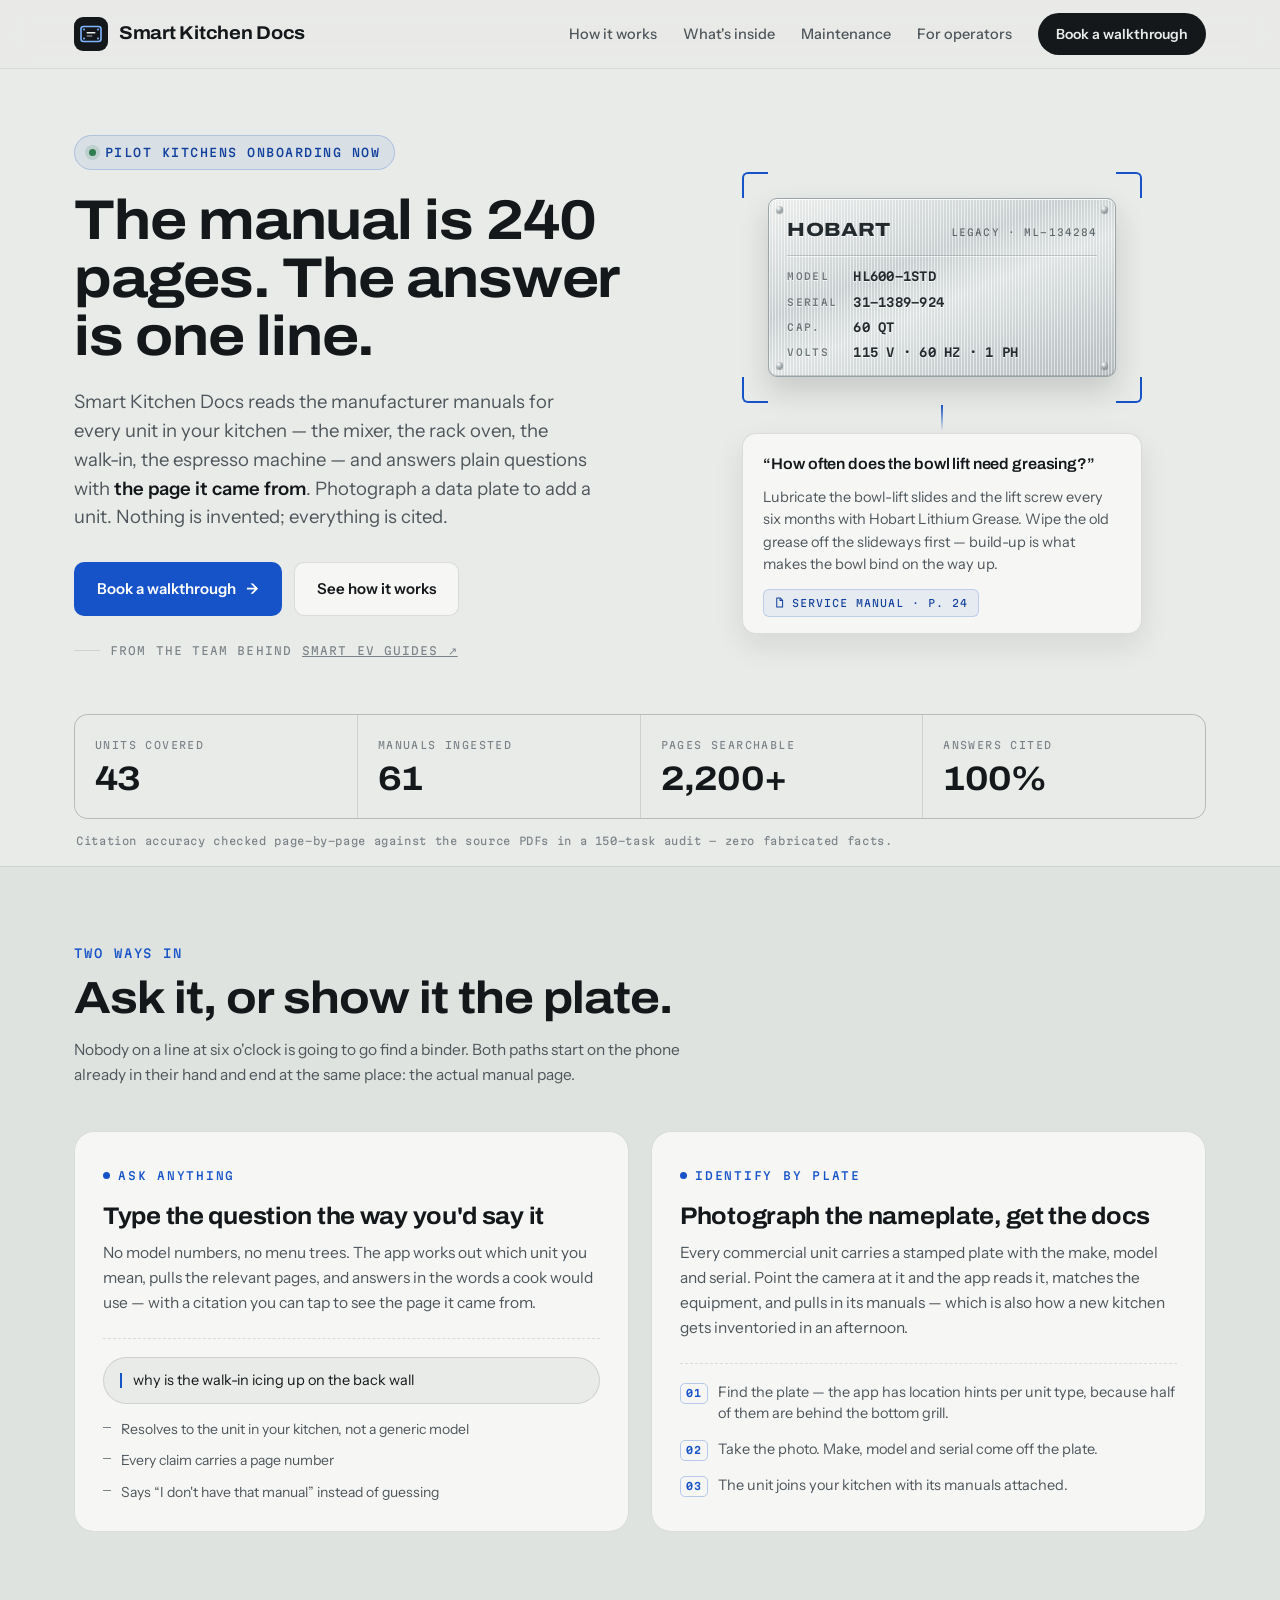
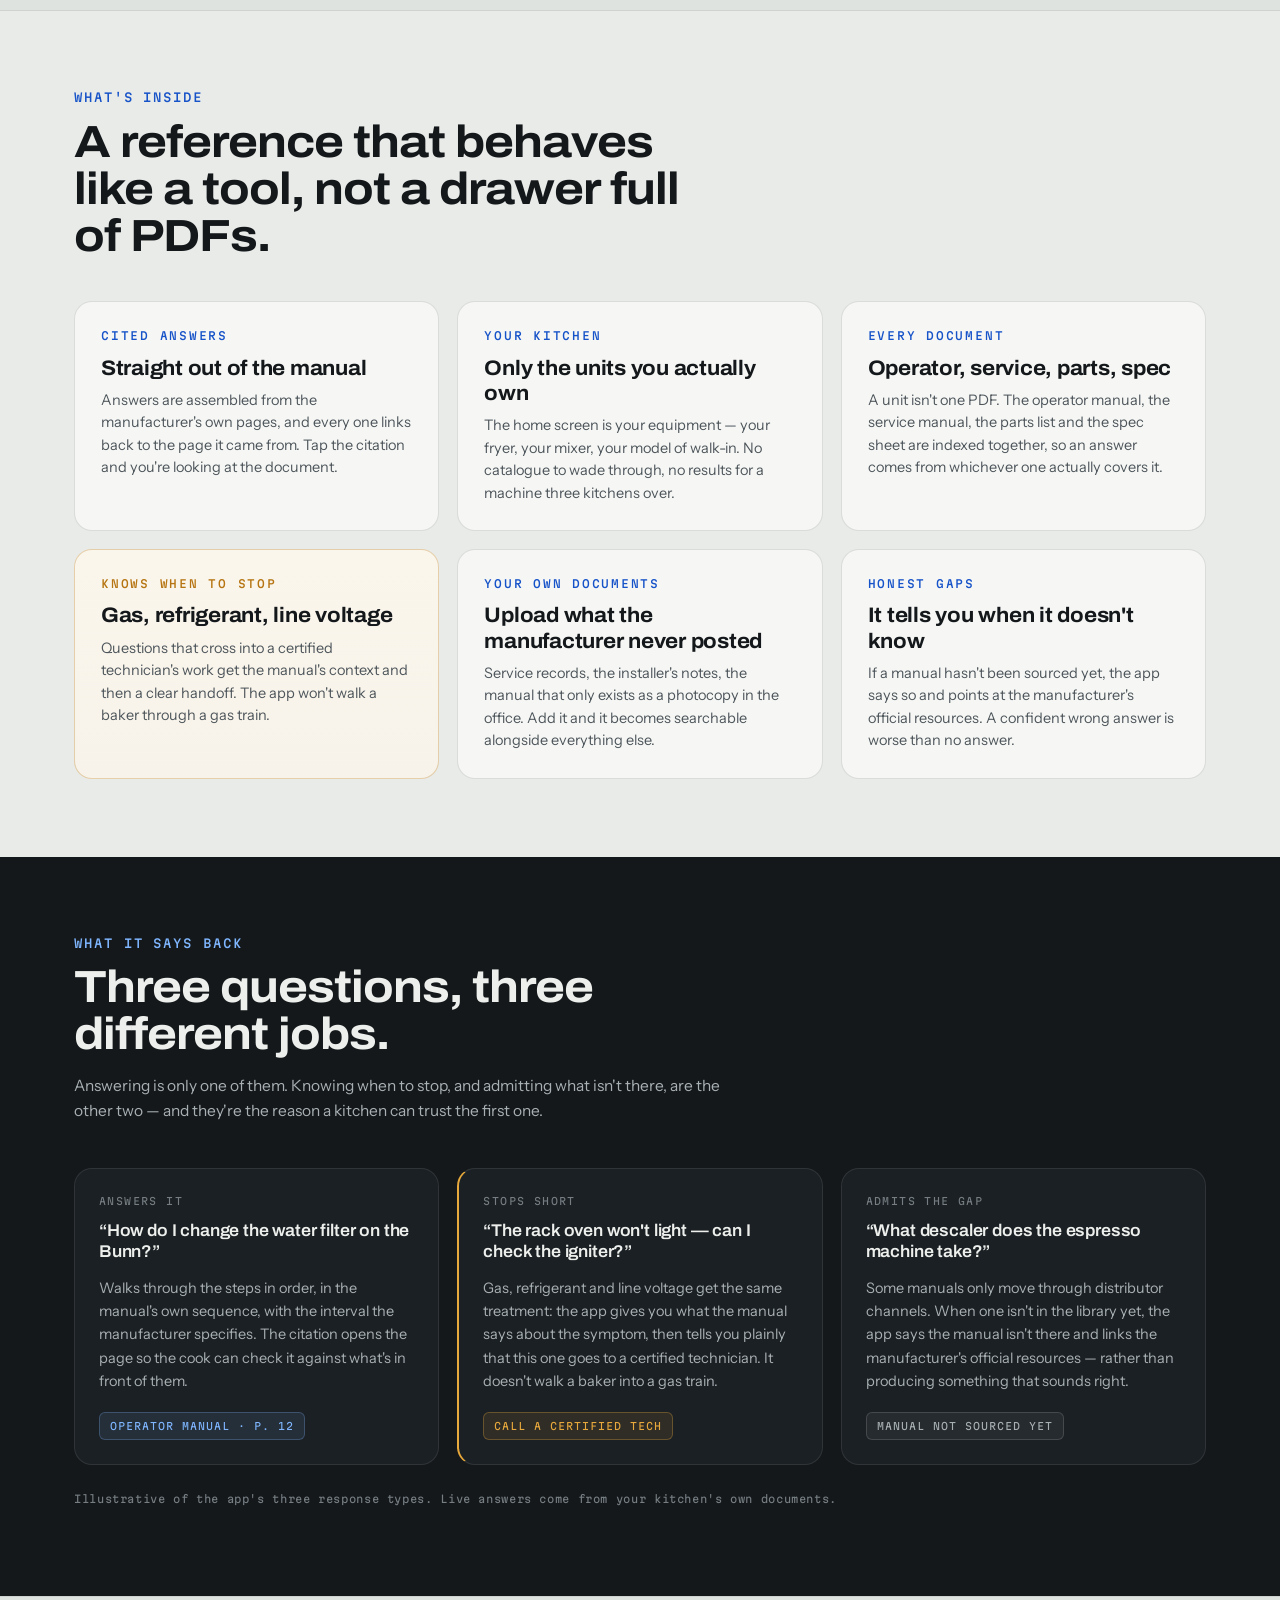
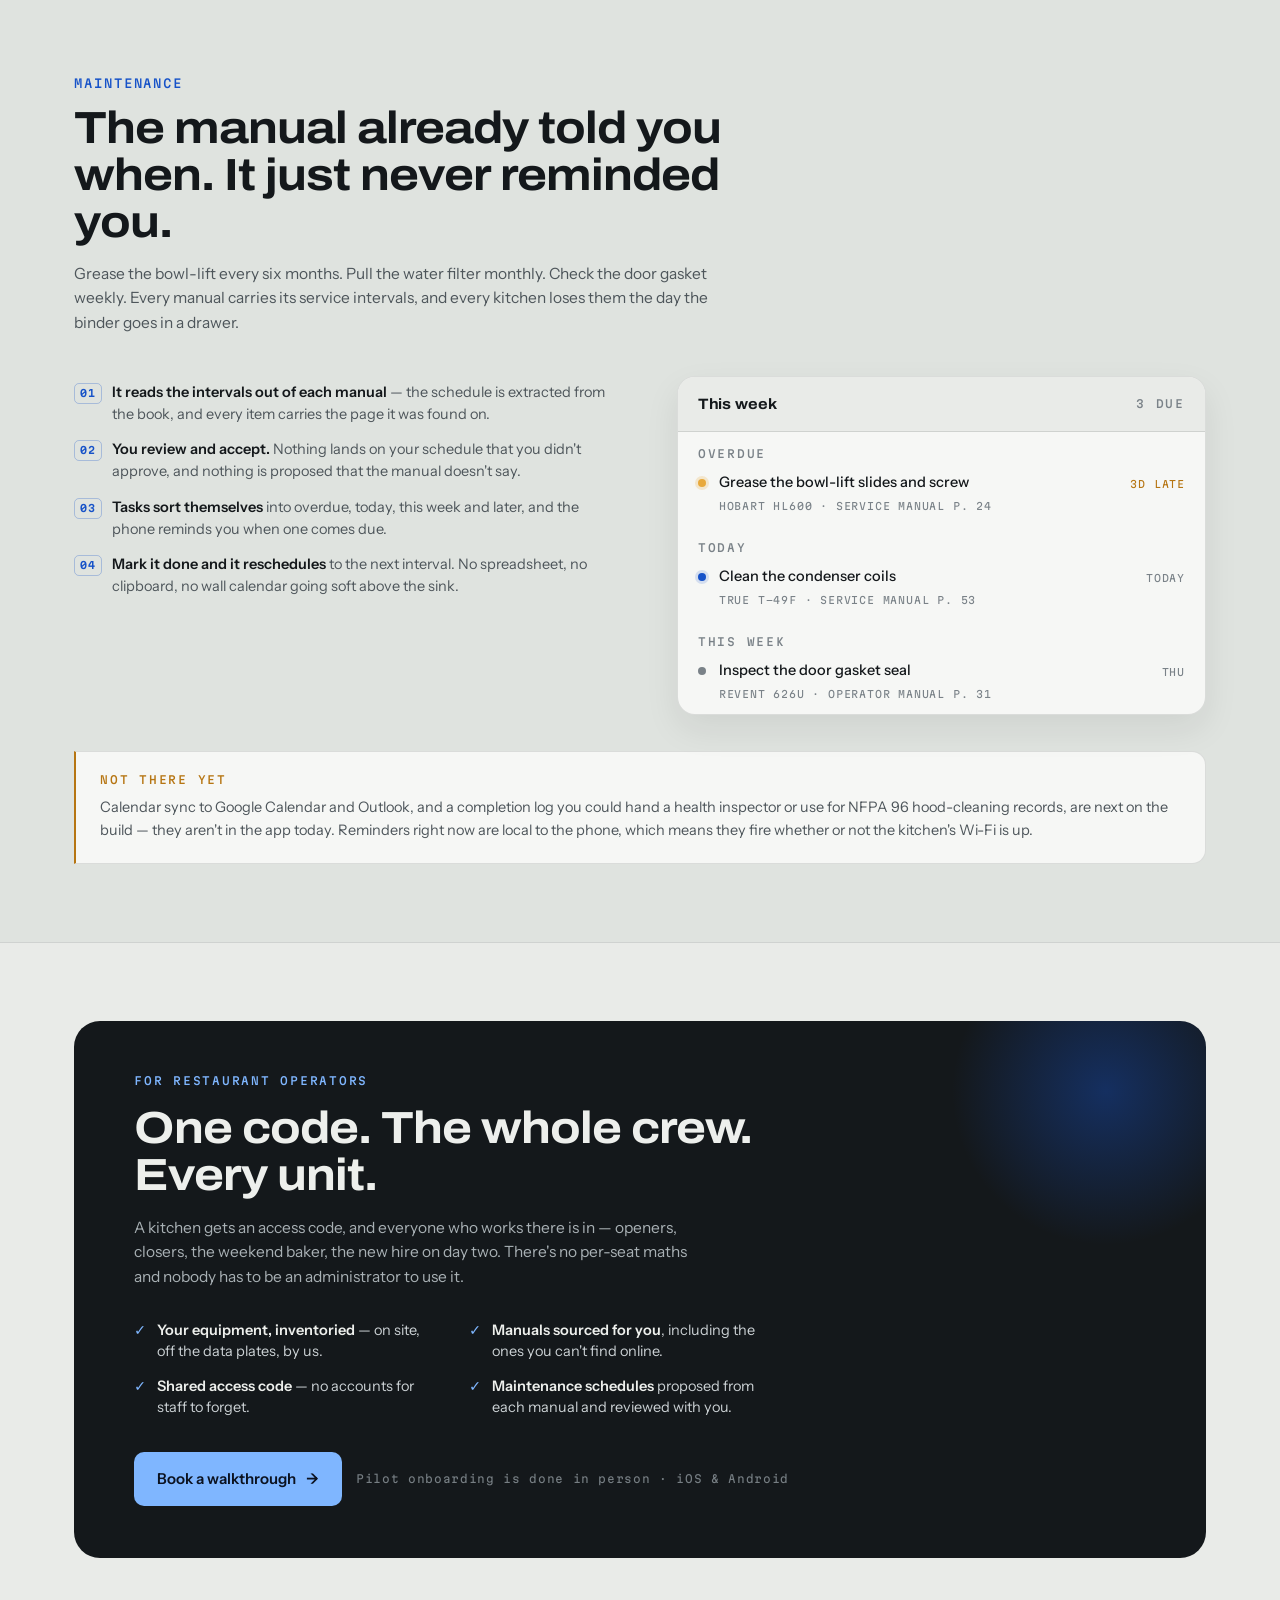
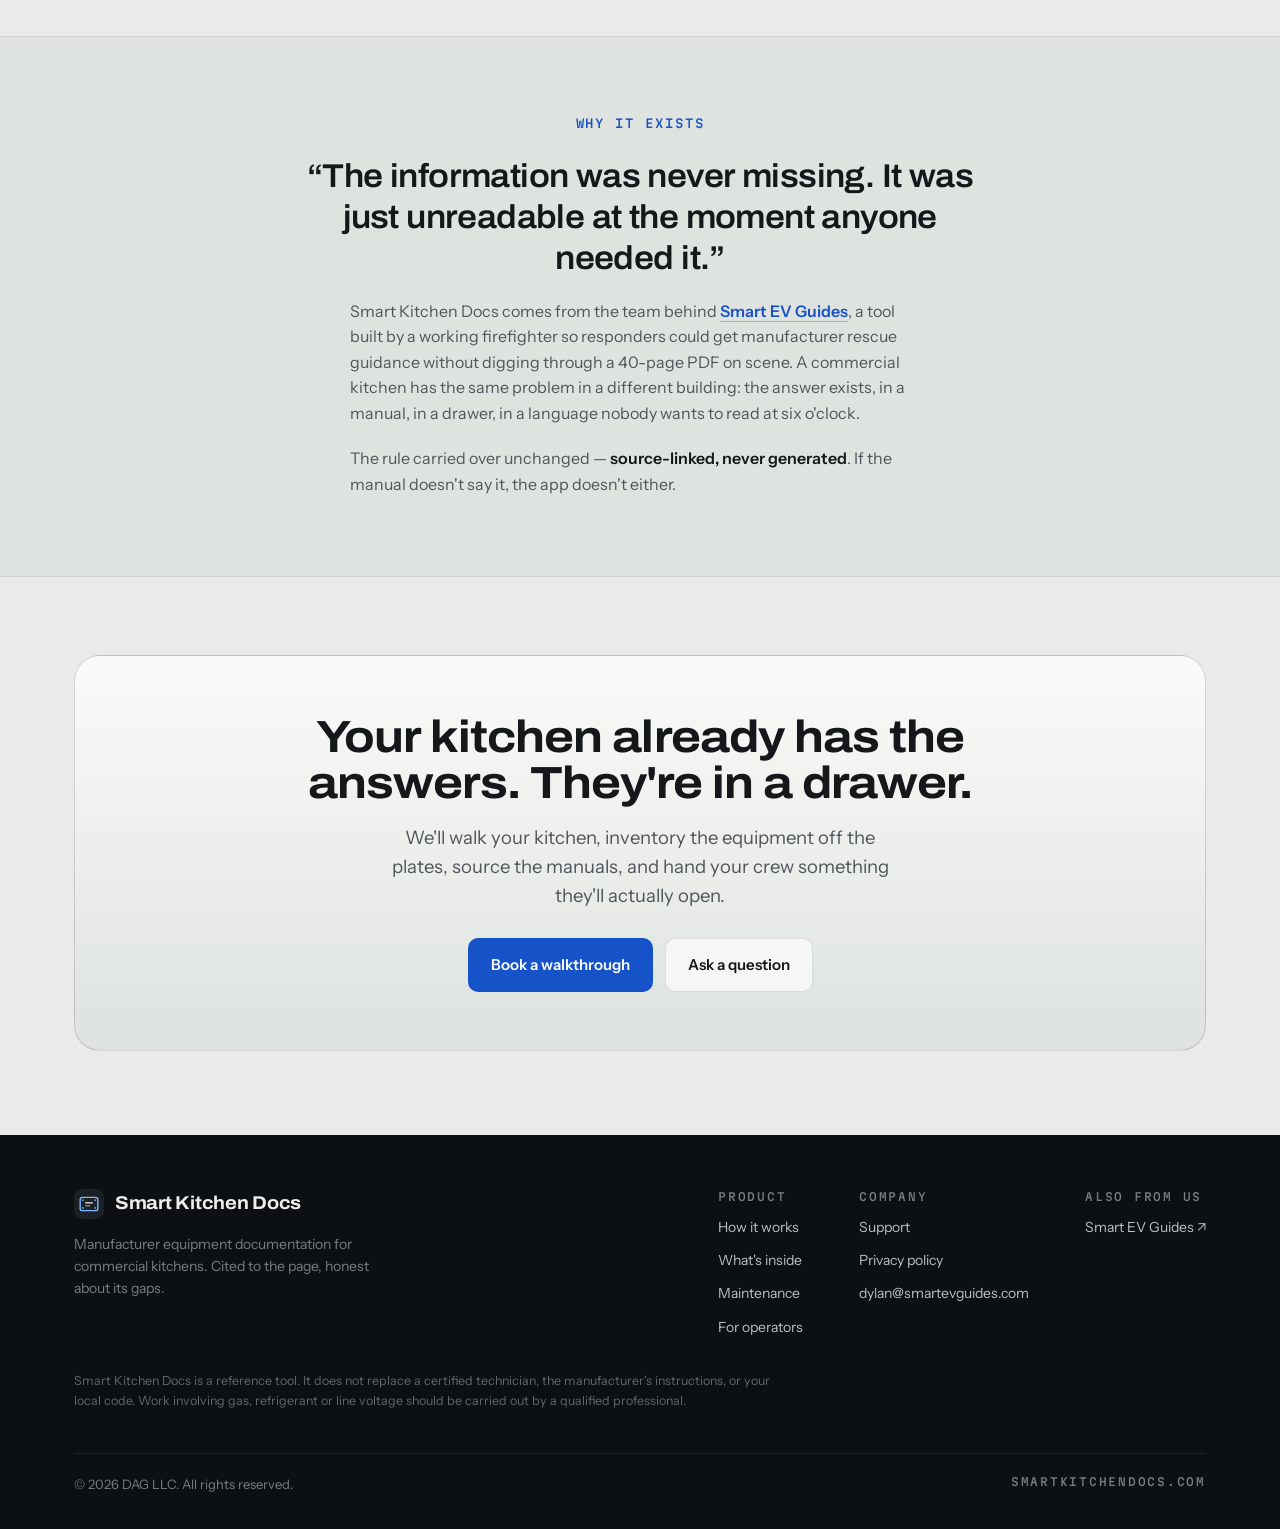
==== commit 18c37c68: "Add maintenance section: schedules read from the manuals Maintenance was two feature cards; it's the" ====
--- a/index.html
+++ b/index.html
@@ -4,18 +4,18 @@
 <meta charset="utf-8">
 <meta name="viewport" content="width=device-width, initial-scale=1">
 <title>Smart Kitchen Docs — every equipment manual in your kitchen, answered</title>
-<meta name="description" content="Ask a plain-language question about any unit in your commercial kitchen and get the answer straight out of the manufacturer manual, with the page it came from. Photograph a data plate to add equipment. Built by the team behind Smart EV Guides.">
+<meta name="description" content="Ask a plain-language question about any unit in your commercial kitchen and get the answer straight out of the manufacturer manual, with the page it came from. Reads each manual's service intervals into a maintenance schedule you approve, then reminds you. Built by the team behind Smart EV Guides.">
 <link rel="canonical" href="https://smartkitchendocs.com/">
 <link rel="icon" href="favicon.svg" type="image/svg+xml">
 <meta name="theme-color" content="#E9EBE8">
 <meta property="og:type" content="website">
 <meta property="og:site_name" content="Smart Kitchen Docs">
 <meta property="og:title" content="Smart Kitchen Docs — every equipment manual in your kitchen, answered">
-<meta property="og:description" content="Ask a plain-language question about any unit in your commercial kitchen and get the answer straight out of the manufacturer manual, with the page it came from.">
+<meta property="og:description" content="Ask a plain-language question about any unit in your commercial kitchen and get the answer straight out of the manufacturer manual, with the page it came from. Plus maintenance schedules read from the manuals.">
 <meta property="og:url" content="https://smartkitchendocs.com/">
 <meta name="twitter:card" content="summary">
 <meta name="twitter:title" content="Smart Kitchen Docs — every equipment manual in your kitchen, answered">
-<meta name="twitter:description" content="Ask a plain-language question about any unit in your commercial kitchen and get the answer straight out of the manufacturer manual, with the page it came from.">
+<meta name="twitter:description" content="Ask a plain-language question about any unit in your commercial kitchen and get the answer straight out of the manufacturer manual, with the page it came from. Plus maintenance schedules read from the manuals.">
 <link rel="preconnect" href="https://fonts.googleapis.com">
 <link rel="preconnect" href="https://fonts.gstatic.com" crossorigin>
 <link href="https://fonts.googleapis.com/css2?family=Archivo:wdth,wght@104..118,600..800&family=Instrument+Sans:wght@400;500;600&family=Martian+Mono:wght@400..600&display=swap" rel="stylesheet">
@@ -358,6 +358,53 @@
 .feat--amber .stencil{ color:var(--sodium); }
 .feat--amber{ border-color:rgba(182,117,18,0.3); background:linear-gradient(180deg,#FBF6EC,#F7F3EA); }
 
+/* ---------- maintenance ---------- */
+.maint{ display:grid; grid-template-columns:1.02fr 0.98fr; gap:52px; align-items:start; margin-top:40px; }
+.maint .steps{ margin-top:6px; }
+
+/* The task card mirrors the hero's answer card: same panel, same citation
+   treatment, so "what it answers" and "what it schedules" read as one system. */
+.tasks{
+  background:var(--panel); border:1px solid var(--line);
+  border-radius:18px; overflow:hidden;
+  box-shadow:0 14px 34px rgba(20,24,27,0.08);
+}
+.tasks__head{
+  display:flex; align-items:center; justify-content:space-between; gap:12px;
+  padding:15px 20px; background:var(--porcelain);
+  border-bottom:1px solid var(--line);
+}
+.tasks__title{
+  font-family:var(--display); font-weight:700; font-stretch:108%;
+  font-size:15px; letter-spacing:-0.01em;
+}
+.bucket{ padding:14px 20px 2px; color:var(--muted); }
+.task{ display:flex; gap:13px; align-items:flex-start; padding:10px 20px 12px; }
+.task__dot{ width:8px; height:8px; border-radius:50%; margin-top:6px; flex:0 0 auto; background:var(--muted); }
+.task__dot--over{ background:var(--sodium-hot); box-shadow:0 0 0 3px rgba(232,169,60,0.22); }
+.task__dot--now{ background:var(--flame); box-shadow:0 0 0 3px rgba(22,82,200,0.15); }
+.task__body{ display:block; flex:1; min-width:0; }
+.task__what{ display:block; font-size:14.5px; font-weight:500; color:var(--ink); line-height:1.35; }
+.task__meta{
+  display:block;
+  font-family:var(--mono); font-size:10px; letter-spacing:0.08em;
+  text-transform:uppercase; color:var(--muted); margin-top:5px;
+}
+.task__when{
+  font-family:var(--mono); font-size:10px; letter-spacing:0.08em;
+  text-transform:uppercase; color:var(--muted); flex:0 0 auto; margin-top:3px;
+}
+.task__when--over{ color:var(--sodium); }
+
+/* Honest-roadmap strip. Amber, because it belongs to the maintenance thread. */
+.next{
+  margin-top:36px; background:var(--panel);
+  border:1px solid var(--line); border-left:2px solid var(--sodium);
+  border-radius:0 14px 14px 0; padding:20px 24px;
+}
+.next .stencil{ color:var(--sodium); }
+.next p{ margin:9px 0 0; font-size:14.5px; line-height:1.6; color:var(--graphite); }
+
 /* ---------- transcript (dark) ---------- */
 .scripts{ display:grid; grid-template-columns:repeat(3,1fr); gap:18px; margin-top:44px; }
 .script{
@@ -457,6 +504,7 @@
   .hero__grid{ grid-template-columns:1fr; gap:44px; padding-top:52px; }
   .hero .lede{ max-width:none; }
   .ways{ grid-template-columns:1fr; }
+  .maint{ grid-template-columns:1fr; gap:38px; }
   .feats{ grid-template-columns:1fr 1fr; }
   .scripts{ grid-template-columns:1fr; }
   .nav__links a:not(.btn){ display:none; }
@@ -513,6 +561,7 @@
     <nav class="nav__links" aria-label="Main">
       <a href="#how">How it works</a>
       <a href="#inside">What's inside</a>
+      <a href="#maintenance">Maintenance</a>
       <a href="#operators">For operators</a>
       <a class="btn btn--nav" href="mailto:dylan@smartevguides.com?subject=Walkthrough%20%E2%80%94%20Smart%20Kitchen%20Docs">
         <!-- Two labels for one button: the long one won't fit beside the
@@ -669,15 +718,15 @@
         <h3 class="display">Only the units you actually own</h3>
         <p>The home screen is your equipment — your fryer, your mixer, your model of walk-in. No catalogue to wade through, no results for a machine three kitchens over.</p>
       </div>
+      <div class="feat">
+        <div class="stencil">Every document</div>
+        <h3 class="display">Operator, service, parts, spec</h3>
+        <p>A unit isn't one PDF. The operator manual, the service manual, the parts list and the spec sheet are indexed together, so an answer comes from whichever one actually covers it.</p>
+      </div>
       <div class="feat feat--amber">
-        <div class="stencil">Maintenance</div>
-        <h3 class="display">Schedules pulled from the book</h3>
-        <p>The app reads each manual's service intervals and proposes a schedule with the page it found it on. You review it and accept — it never invents an interval.</p>
-      </div>
-      <div class="feat feat--amber">
-        <div class="stencil">Task list</div>
-        <h3 class="display">Overdue, today, this week</h3>
-        <p>Accepted schedules become tasks with reminders on the phone. Mark one done and it reschedules itself. Proof of work, without a clipboard.</p>
+        <div class="stencil">Knows when to stop</div>
+        <h3 class="display">Gas, refrigerant, line voltage</h3>
+        <p>Questions that cross into a certified technician's work get the manual's context and then a clear handoff. The app won't walk a baker through a gas train.</p>
       </div>
       <div class="feat">
         <div class="stencil">Your own documents</div>
@@ -726,6 +775,70 @@
     </div>
 
     <p class="scripts__foot">Illustrative of the app's three response types. Live answers come from your kitchen's own documents.</p>
+  </div>
+</section>
+
+<!-- ===================== MAINTENANCE ===================== -->
+<section id="maintenance" class="band band--sunk">
+  <div class="shell">
+    <div class="band__head">
+      <div class="stencil stencil--lead">Maintenance</div>
+      <h2 class="display">The manual already told you when. It just never reminded you.</h2>
+      <p class="copy">Grease the bowl-lift every six months. Pull the water filter monthly. Check the door gasket weekly. Every manual carries its service intervals, and every kitchen loses them the day the binder goes in a drawer.</p>
+    </div>
+
+    <div class="maint">
+      <div>
+        <ol class="steps">
+          <li><strong>It reads the intervals out of each manual</strong> — the schedule is extracted from the book, and every item carries the page it was found on.</li>
+          <li><strong>You review and accept.</strong> Nothing lands on your schedule that you didn't approve, and nothing is proposed that the manual doesn't say.</li>
+          <li><strong>Tasks sort themselves</strong> into overdue, today, this week and later, and the phone reminds you when one comes due.</li>
+          <li><strong>Mark it done and it reschedules</strong> to the next interval. No spreadsheet, no clipboard, no wall calendar going soft above the sink.</li>
+        </ol>
+      </div>
+
+      <div class="tasks">
+        <div class="tasks__head">
+          <span class="tasks__title">This week</span>
+          <span class="stencil" style="color:var(--muted);">3 due</span>
+        </div>
+
+        <div class="bucket stencil">Overdue</div>
+        <div class="task">
+          <span class="task__dot task__dot--over" aria-hidden="true"></span>
+          <span class="task__body">
+            <span class="task__what">Grease the bowl-lift slides and screw</span>
+            <span class="task__meta">Hobart HL600 · Service manual p. 24</span>
+          </span>
+          <span class="task__when task__when--over">3d late</span>
+        </div>
+
+        <div class="bucket stencil">Today</div>
+        <div class="task">
+          <span class="task__dot task__dot--now" aria-hidden="true"></span>
+          <span class="task__body">
+            <span class="task__what">Clean the condenser coils</span>
+            <span class="task__meta">True T-49F · Service manual p. 53</span>
+          </span>
+          <span class="task__when">Today</span>
+        </div>
+
+        <div class="bucket stencil">This week</div>
+        <div class="task">
+          <span class="task__dot" aria-hidden="true"></span>
+          <span class="task__body">
+            <span class="task__what">Inspect the door gasket seal</span>
+            <span class="task__meta">Revent 626U · Operator manual p. 31</span>
+          </span>
+          <span class="task__when">Thu</span>
+        </div>
+      </div>
+    </div>
+
+    <div class="next">
+      <div class="stencil">Not there yet</div>
+      <p>Calendar sync to Google Calendar and Outlook, and a completion log you could hand a health inspector or use for NFPA 96 hood-cleaning records, are next on the build — they aren't in the app today. Reminders right now are local to the phone, which means they fire whether or not the kitchen's Wi-Fi is up.</p>
+    </div>
   </div>
 </section>
 
@@ -808,6 +921,7 @@
           <div class="stencil">Product</div>
           <a href="#how">How it works</a>
           <a href="#inside">What's inside</a>
+          <a href="#maintenance">Maintenance</a>
           <a href="#operators">For operators</a>
         </div>
         <div class="foot__col">
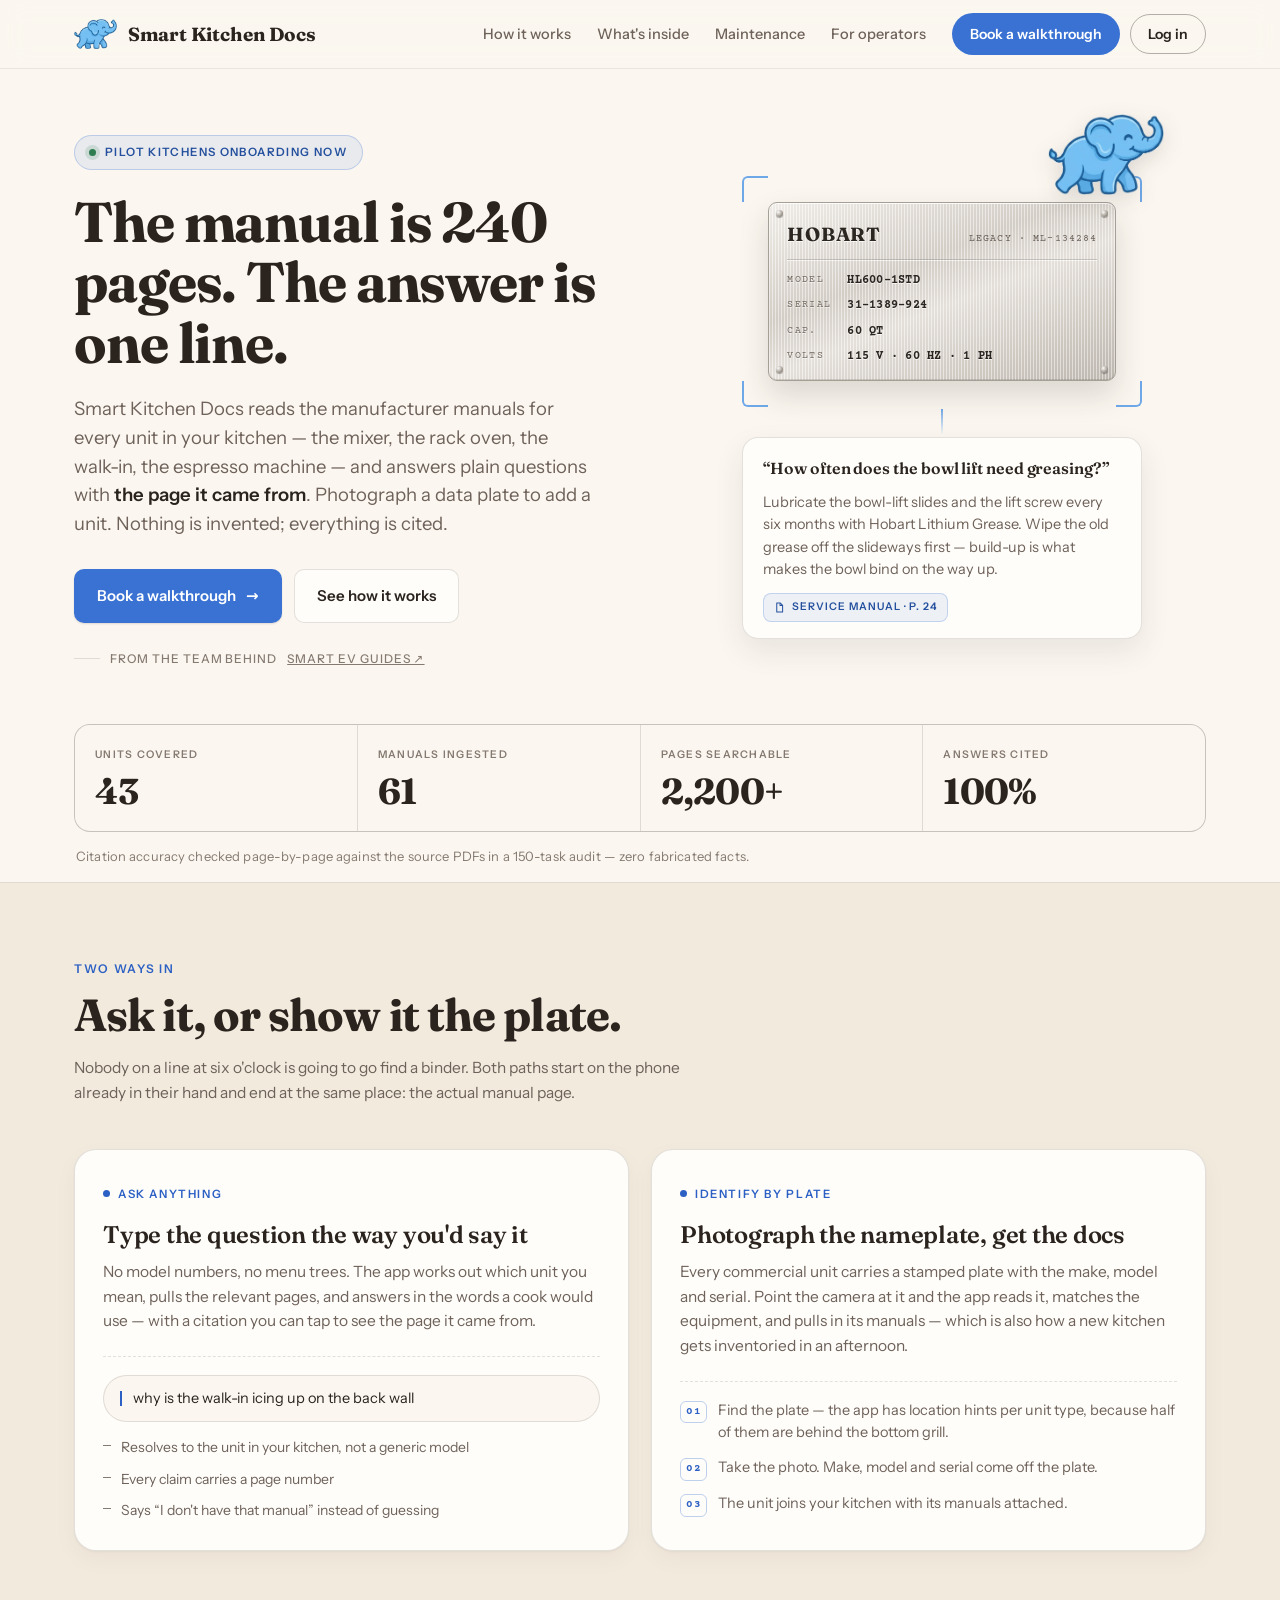
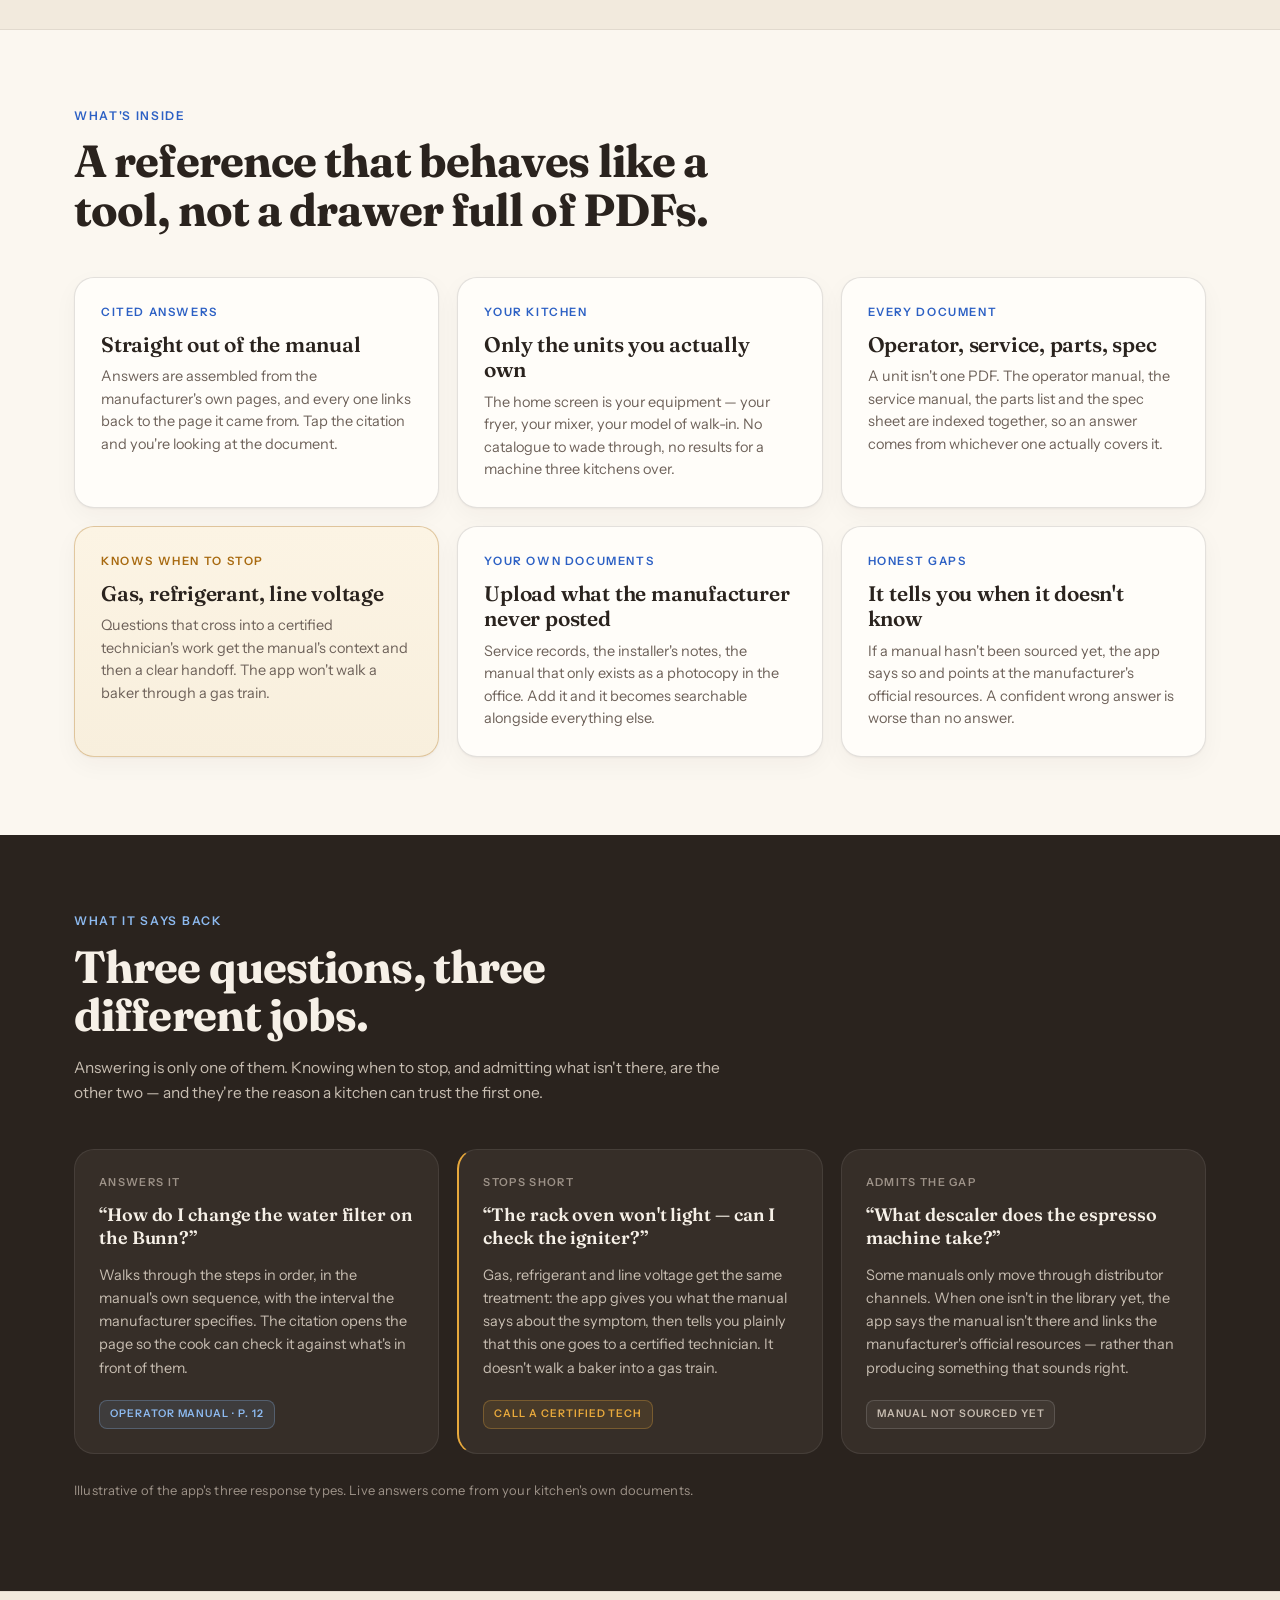
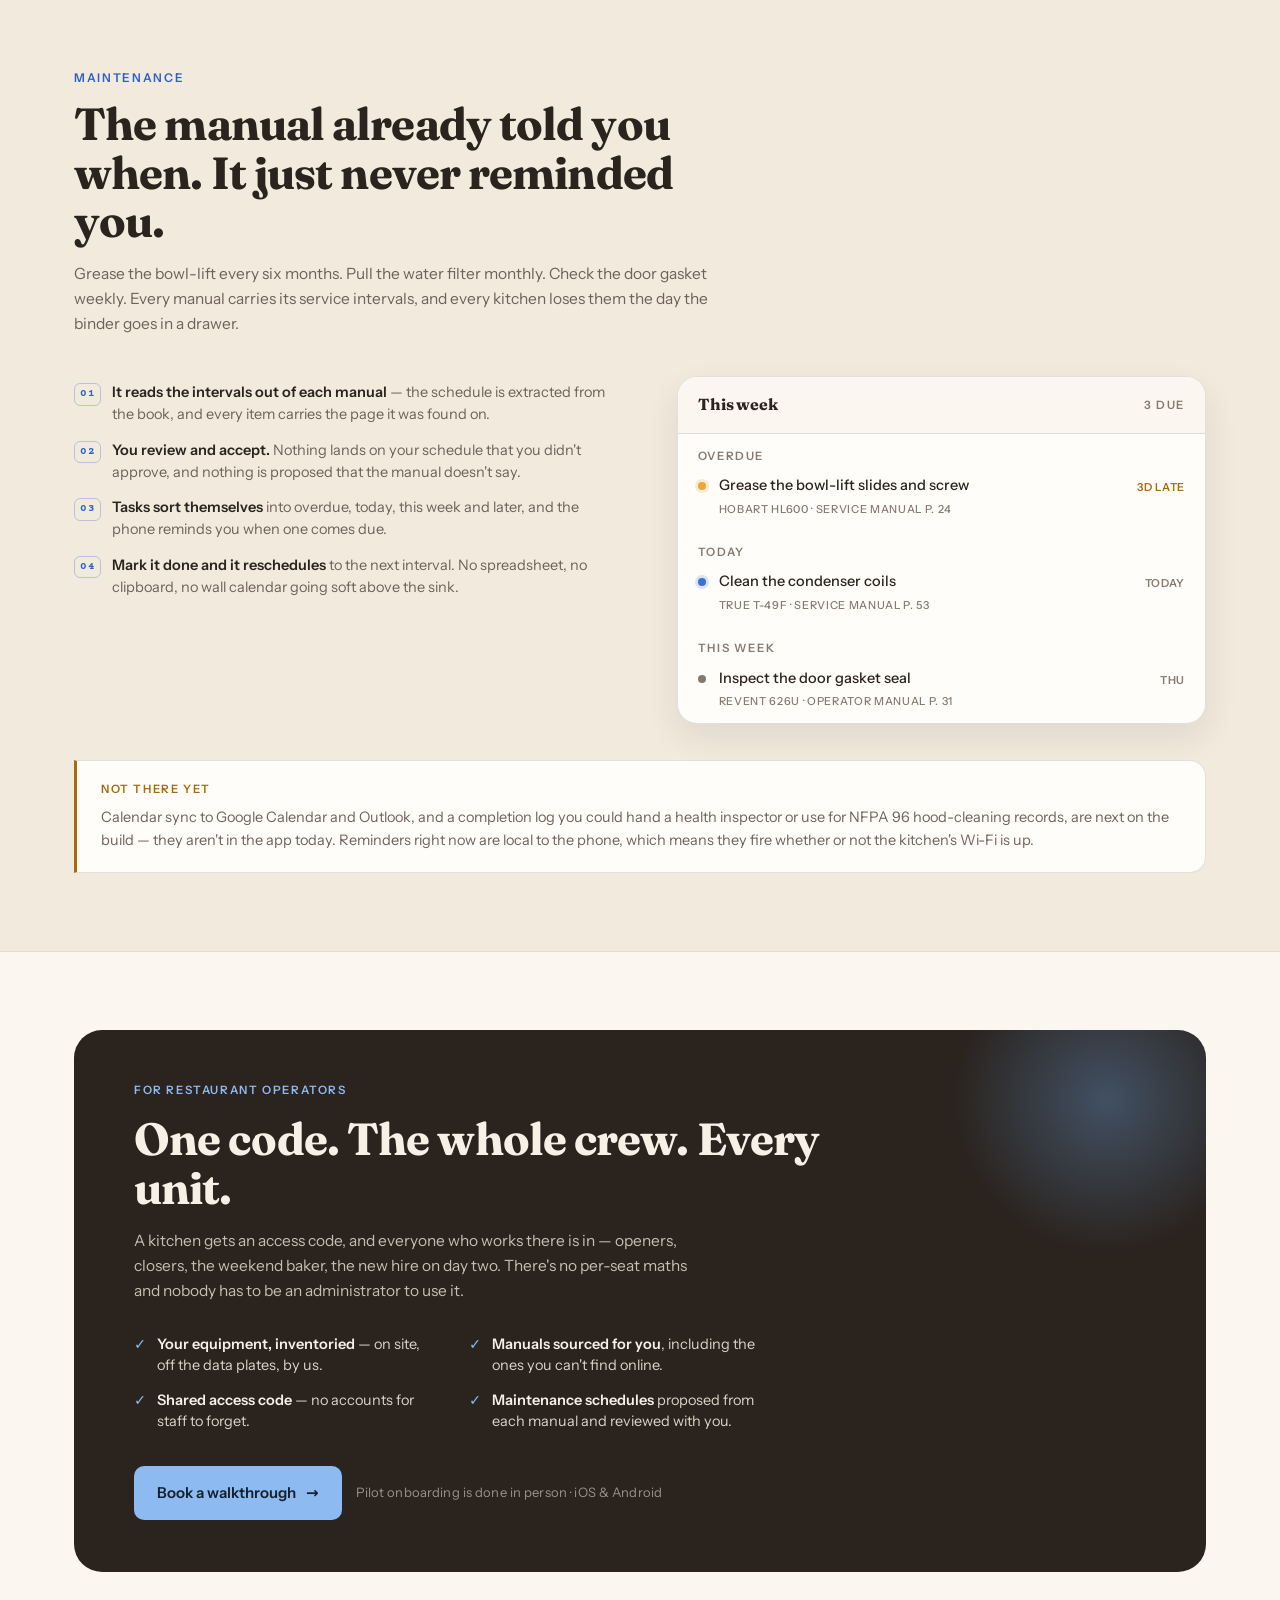
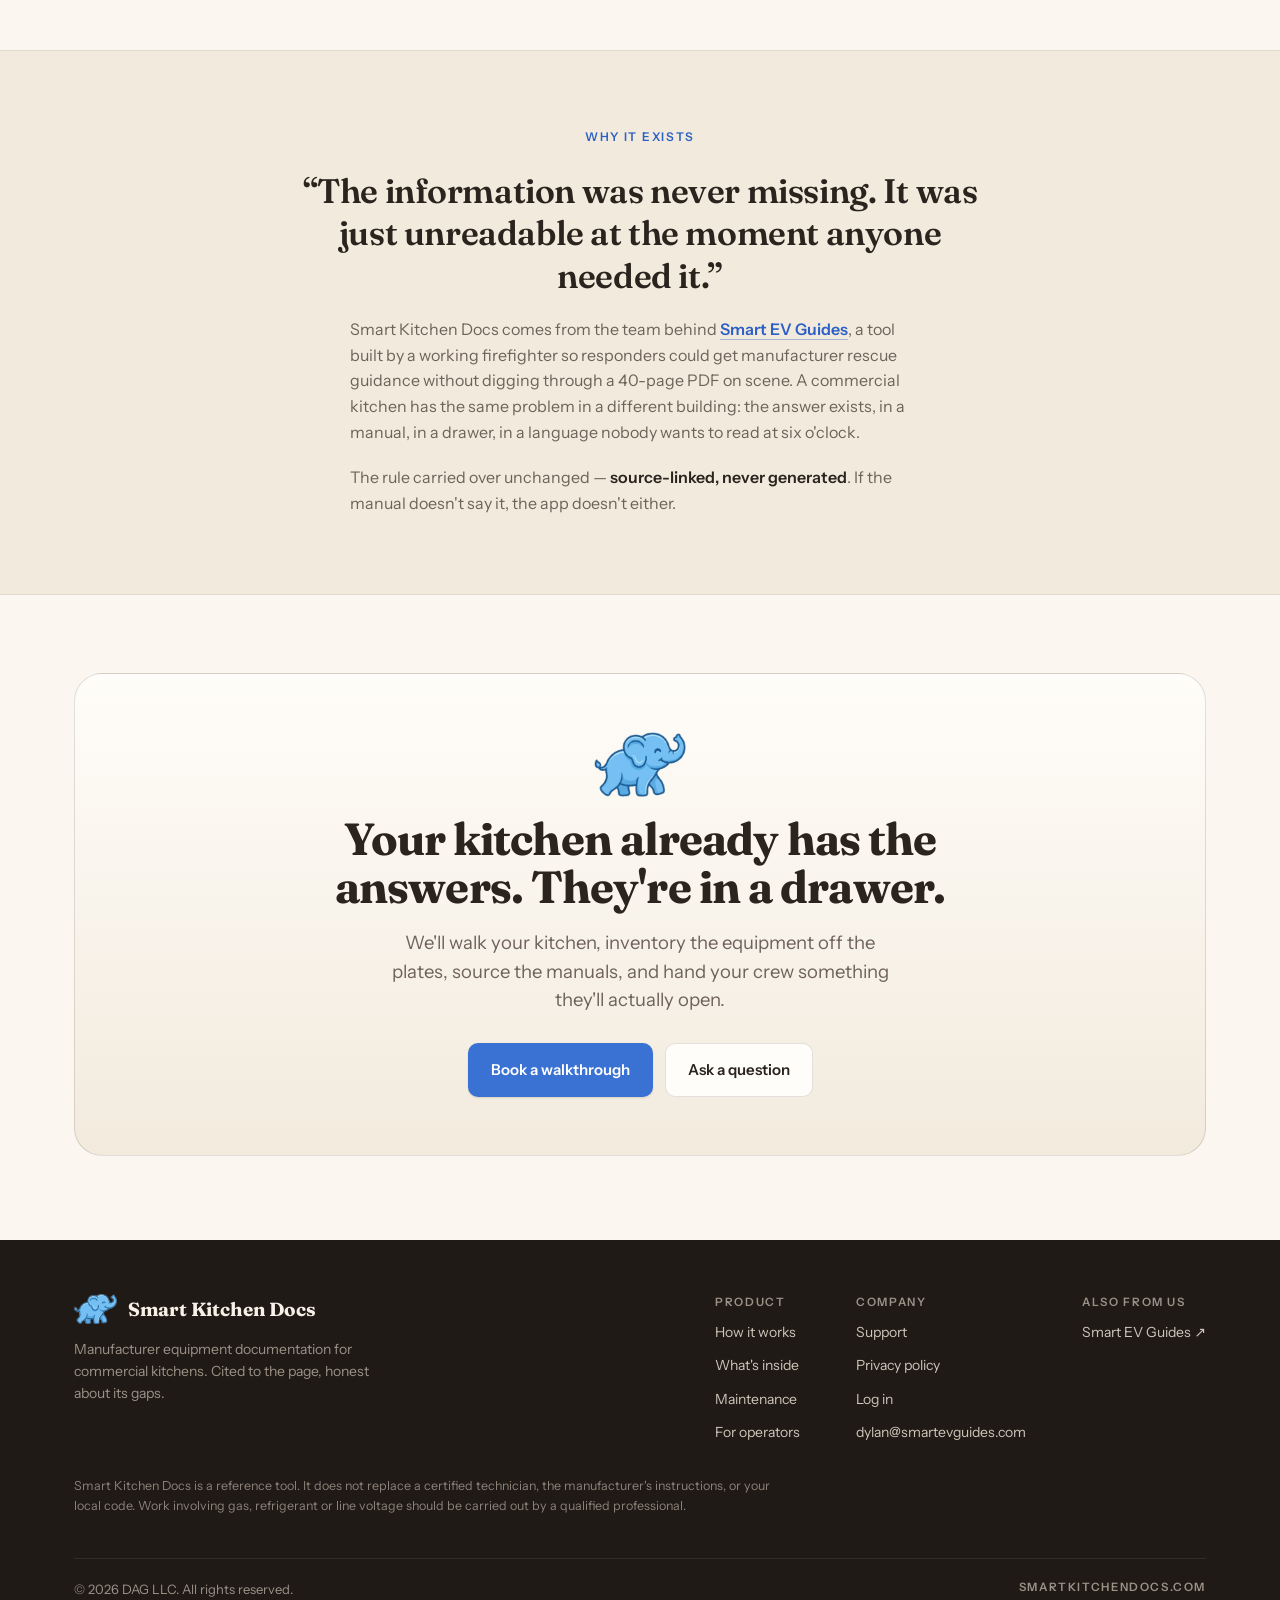
==== commit db488f73: "Rebrand site to Nellie and add Log in button Warm paper palette, Fraunces + Instrument Sans, Nellie " ====
--- a/index.html
+++ b/index.html
@@ -6,52 +6,63 @@
 <title>Smart Kitchen Docs — every equipment manual in your kitchen, answered</title>
 <meta name="description" content="Ask a plain-language question about any unit in your commercial kitchen and get the answer straight out of the manufacturer manual, with the page it came from. Reads each manual's service intervals into a maintenance schedule you approve, then reminds you. Built by the team behind Smart EV Guides.">
 <link rel="canonical" href="https://smartkitchendocs.com/">
-<link rel="icon" href="favicon.svg" type="image/svg+xml">
-<meta name="theme-color" content="#E9EBE8">
+<link rel="icon" href="assets/nellie.png" type="image/png">
+<link rel="apple-touch-icon" href="assets/nellie.png">
+<meta name="theme-color" content="#FBF7F0">
 <meta property="og:type" content="website">
 <meta property="og:site_name" content="Smart Kitchen Docs">
 <meta property="og:title" content="Smart Kitchen Docs — every equipment manual in your kitchen, answered">
 <meta property="og:description" content="Ask a plain-language question about any unit in your commercial kitchen and get the answer straight out of the manufacturer manual, with the page it came from. Plus maintenance schedules read from the manuals.">
 <meta property="og:url" content="https://smartkitchendocs.com/">
 <meta name="twitter:card" content="summary">
+<meta property="og:image" content="https://smartkitchendocs.com/assets/nellie.png">
 <meta name="twitter:title" content="Smart Kitchen Docs — every equipment manual in your kitchen, answered">
 <meta name="twitter:description" content="Ask a plain-language question about any unit in your commercial kitchen and get the answer straight out of the manufacturer manual, with the page it came from. Plus maintenance schedules read from the manuals.">
-<link rel="preconnect" href="https://fonts.googleapis.com">
-<link rel="preconnect" href="https://fonts.gstatic.com" crossorigin>
-<link href="https://fonts.googleapis.com/css2?family=Archivo:wdth,wght@104..118,600..800&family=Instrument+Sans:wght@400;500;600&family=Martian+Mono:wght@400..600&display=swap" rel="stylesheet">
+<link rel="preload" href="assets/fonts/Fraunces-var.woff2" as="font" type="font/woff2" crossorigin>
+<link rel="preload" href="assets/fonts/InstrumentSans-var.woff2" as="font" type="font/woff2" crossorigin>
 <style>
+@font-face{font-family:"Fraunces";src:url("assets/fonts/Fraunces-var.woff2") format("woff2-variations");font-weight:600 700;font-display:swap}
+@font-face{font-family:"Instrument Sans";src:url("assets/fonts/InstrumentSans-var.woff2") format("woff2-variations");font-weight:400 700;font-display:swap}
+@font-face{font-family:"Courier Prime";src:url("assets/fonts/CourierPrime-400.woff2") format("woff2");font-weight:400;font-display:swap}
+@font-face{font-family:"Courier Prime";src:url("assets/fonts/CourierPrime-700.woff2") format("woff2");font-weight:700;font-display:swap}
+
 /* ============================================================
    Smart Kitchen Docs — landing page
-   Motif: the equipment data plate. Palette is cool porcelain
-   enamel + graphite, with gas-flame blue as the only accent and
+   Identity: Nellie (see docs/superpowers/specs). Warm paper ground,
+   warm charcoal ink, the app's soft blue as the only accent, and
    sodium amber reserved for the safety / maintenance thread.
+   Token NAMES predate the rebrand (--porcelain, --flame, --graphite);
+   the values are the new palette. --flame is a FILL colour; text in
+   the accent uses --flame-text (4.5:1+ on paper), never --flame.
    ============================================================ */
 
 :root{
-  --porcelain:#E9EBE8;
-  --porcelain-deep:#DFE3DF;
-  --panel:#F6F7F5;
-  --ink:#14181B;
-  --ink-deep:#0D1013;
-  --graphite:#4E565B;
-  --muted:#7A8288;
-  --line:rgba(20,24,27,0.12);
-  --line-soft:rgba(20,24,27,0.08);
-  --flame:#1652C8;
-  --flame-deep:#103F9C;
-  --flame-hot:#7FB6FF;
-  --sodium:#B67512;
+  --porcelain:#FBF7F0;
+  --porcelain-deep:#F2EADD;
+  --panel:#FFFDF9;
+  --ink:#2A231E;
+  --ink-deep:#1F1A16;
+  --graphite:#6E625A;
+  --muted:#857A71;
+  --line:rgba(42,35,30,0.13);
+  --line-soft:rgba(42,35,30,0.08);
+  --flame:#3A72D4;
+  --flame-text:#2C60C4;
+  --flame-deep:#24509E;
+  --flame-hot:#8DBAF0;
+  --nellie:#6FA8E8;
+  --sodium:#A86A10;
   --sodium-hot:#E8A93C;
-  --on-dark:#EDEFEC;
-  --on-dark-mid:#A8B0B4;
-  --on-dark-dim:#767E83;
+  --on-dark:#F6F0E7;
+  --on-dark-mid:#C7BDB1;
+  --on-dark-dim:#9C9187;
 
   --shell:1180px;
   --pad:24px;
 
-  --display:'Archivo', system-ui, sans-serif;
+  --display:'Fraunces', Georgia, serif;
   --body:'Instrument Sans', system-ui, sans-serif;
-  --mono:'Martian Mono', ui-monospace, monospace;
+  --mono:'Courier Prime', ui-monospace, monospace;
 }
 
 *{ box-sizing:border-box; }
@@ -68,7 +79,7 @@
 }
 img{ max-width:100%; display:block; }
 a{ color:inherit; }
-::selection{ background:var(--flame); color:#fff; }
+::selection{ background:rgba(58,114,212,0.24); color:var(--ink); }
 
 :focus-visible{
   outline:2px solid var(--flame);
@@ -84,18 +95,17 @@
 .display{
   font-family:var(--display);
   font-weight:700;
-  font-stretch:112%;
-  letter-spacing:-0.022em;
-  line-height:1.04;
+  letter-spacing:-0.02em;
+  line-height:1.08;
   margin:0;
 }
 h1.display{ font-size:clamp(37px,4.6vw,56px); }
 h2.display{ font-size:clamp(29px,3.9vw,45px); }
 h3.display{
   font-size:21px;
-  font-stretch:106%;
-  letter-spacing:-0.012em;
-  line-height:1.2;
+  font-weight:600;
+  letter-spacing:-0.01em;
+  line-height:1.22;
   margin:0;
 }
 
@@ -103,14 +113,14 @@
    Used for eyebrows, plate fields and stat captions so the motif is
    carried by the structure, not by decoration. */
 .stencil{
-  font-family:var(--mono);
-  font-weight:500;
-  font-size:11px;
-  letter-spacing:0.16em;
+  font-family:var(--body);
+  font-weight:600;
+  font-size:11.5px;
+  letter-spacing:0.14em;
   text-transform:uppercase;
   line-height:1.4;
 }
-.stencil--lead{ font-size:12px; color:var(--flame); }
+.stencil--lead{ font-size:12px; color:var(--flame-text); }
 
 .lede{ font-size:18.5px; line-height:1.55; color:var(--graphite); }
 .copy{ font-size:15.5px; line-height:1.6; color:var(--graphite); }
@@ -125,27 +135,32 @@
   transition:background .15s ease, border-color .15s ease, color .15s ease, transform .15s ease;
 }
 .btn:active{ transform:translateY(1px); }
-.btn--primary{ background:var(--flame); color:#fff; }
+.btn--primary{ background:var(--flame); color:#fff; box-shadow:0 1px 2px rgba(42,35,30,.14); }
 .btn--primary:hover{ background:var(--flame-deep); }
 .btn--ghost{ background:var(--panel); color:var(--ink); border-color:var(--line); }
-.btn--ghost:hover{ border-color:rgba(20,24,27,0.32); }
-.btn--onDark{ background:var(--flame-hot); color:#0B1220; }
-.btn--onDark:hover{ background:#A6CCFF; }
-.btn--nav{ padding:9px 17px; font-size:14px; border-radius:999px; background:var(--ink); color:var(--porcelain); white-space:nowrap; }
-.btn--nav:hover{ background:var(--flame); }
-.btn--nav .short{ display:none; }
+.btn--ghost:hover{ border-color:rgba(42,35,30,0.34); }
+.btn--onDark{ background:var(--flame-hot); color:#14202F; }
+.btn--onDark:hover{ background:#B0D0F6; }
+.btn--nav{ padding:9px 17px; font-size:14px; border-radius:999px; background:var(--flame); color:#fff; white-space:nowrap; }
+.btn--nav:hover{ background:var(--flame-deep); }
+/* Log in is the returning customer's door, so it is quieter than the
+   walkthrough button beside it: outlined, not filled. */
+.btn--login{ padding:8px 17px; font-size:14px; border-radius:999px; background:transparent; color:var(--ink); border-color:rgba(42,35,30,0.34); white-space:nowrap; }
+.btn--login:hover{ background:var(--panel); border-color:var(--ink); }
 
 /* ---------- nav ---------- */
 .nav{
   position:sticky; top:0; z-index:60;
-  background:rgba(233,235,232,0.86);
+  background:rgba(251,247,240,0.88);
   backdrop-filter:blur(14px); -webkit-backdrop-filter:blur(14px);
   border-bottom:1px solid var(--line-soft);
 }
 .nav__row{ display:flex; align-items:center; justify-content:space-between; gap:24px; padding-top:13px; padding-bottom:13px; }
 .brand{ display:flex; align-items:center; gap:11px; text-decoration:none; color:inherit; }
-.brand__name{ font-family:var(--display); font-weight:700; font-stretch:108%; font-size:18.5px; letter-spacing:-0.015em; }
+.brand__mark{ height:30px; width:auto; flex:0 0 auto; }
+.brand__name{ font-family:var(--display); font-weight:700; font-size:19px; letter-spacing:-0.01em; }
 .nav__links{ display:flex; align-items:center; gap:26px; }
+.nav__cta{ display:flex; align-items:center; gap:10px; }
 .nav__links a:not(.btn){
   text-decoration:none; color:var(--graphite);
   font-size:14.5px; font-weight:500;
@@ -159,11 +174,11 @@
 }
 .badge{
   display:inline-flex; align-items:center; gap:9px;
-  font-family:var(--mono); font-weight:500; font-size:11.5px;
-  letter-spacing:0.13em; text-transform:uppercase;
+  font-family:var(--body); font-weight:600; font-size:11.5px;
+  letter-spacing:0.12em; text-transform:uppercase;
   color:var(--flame-deep);
-  background:rgba(22,82,200,0.07);
-  border:1px solid rgba(22,82,200,0.22);
+  background:rgba(58,114,212,0.09);
+  border:1px solid rgba(58,114,212,0.26);
   padding:7px 14px; border-radius:999px;
 }
 .pilot{ width:7px; height:7px; border-radius:50%; background:#2E7D50; box-shadow:0 0 0 4px rgba(46,125,80,0.16); flex:0 0 auto; }
@@ -172,7 +187,7 @@
 .hero__cta{ display:flex; flex-wrap:wrap; gap:12px; margin-top:30px; }
 .hero__note{
   display:flex; align-items:center; gap:10px; margin-top:26px;
-  font-family:var(--mono); font-size:11px; letter-spacing:0.1em;
+  font-family:var(--body); font-weight:500; font-size:12px; letter-spacing:0.08em;
   text-transform:uppercase; color:var(--muted);
 }
 .hero__note .rule{ width:26px; height:1px; background:var(--line); flex:0 0 auto; }
@@ -184,8 +199,15 @@
   position:relative; width:100%; max-width:400px;
   padding:26px; border-radius:16px;
 }
+/* Nellie walks in over the viewfinder's top-right corner. Decorative, so
+   no alt; she sits outside the plate so the plate stays legible. */
+.rig__nellie{
+  position:absolute; z-index:2; top:-62px; right:-22px;
+  width:116px; height:auto; pointer-events:none;
+  filter:drop-shadow(0 6px 10px rgba(42,35,30,.14));
+}
 /* camera viewfinder corner brackets */
-.finder__corner{ position:absolute; width:26px; height:26px; border:2px solid var(--flame); }
+.finder__corner{ position:absolute; width:26px; height:26px; border:2px solid var(--nellie); }
 .finder__corner--tl{ top:0; left:0; border-right:0; border-bottom:0; border-radius:6px 0 0 0; }
 .finder__corner--tr{ top:0; right:0; border-left:0; border-bottom:0; border-radius:0 6px 0 0; }
 .finder__corner--bl{ bottom:0; left:0; border-right:0; border-top:0; border-radius:0 0 0 6px; }
@@ -201,7 +223,7 @@
 }
 .finder__scan::before{
   content:""; position:absolute; top:0; left:0; right:0; height:2px;
-  background:linear-gradient(90deg,transparent,var(--flame),transparent);
+  background:linear-gradient(90deg,transparent,var(--nellie),transparent);
   border-radius:2px;
 }
 @keyframes scan{
@@ -217,15 +239,15 @@
   margin:0;                 /* <figure> ships with 40px side margins */
   border-radius:9px;
   padding:16px 18px 14px;
-  color:#2E353A;
+  color:#3A322C;
   background:
-    repeating-linear-gradient(90deg, rgba(255,255,255,.5) 0 1px, rgba(0,0,0,.028) 1px 3px),
-    linear-gradient(158deg,#F2F4F3 0%,#CFD5D6 38%,#E4E8E8 55%,#B9C1C3 100%);
-  border:1px solid #9AA3A6;
+    repeating-linear-gradient(90deg, rgba(255,255,255,.45) 0 1px, rgba(60,40,20,.025) 1px 3px),
+    linear-gradient(158deg,#F4F1EC 0%,#D6D1CA 38%,#E8E4DE 55%,#C0BAB2 100%);
+  border:1px solid #A69F96;
   box-shadow:
     inset 0 1px 0 rgba(255,255,255,.85),
-    inset 0 -1px 0 rgba(0,0,0,.14),
-    0 14px 30px rgba(20,24,27,.16);
+    inset 0 -1px 0 rgba(0,0,0,.12),
+    0 14px 30px rgba(42,35,30,.15);
 }
 .plate__head{
   display:flex; align-items:baseline; justify-content:space-between; gap:12px;
@@ -234,24 +256,24 @@
   box-shadow:0 1px 0 rgba(255,255,255,.6);
 }
 .plate__mfg{
-  font-family:var(--display); font-weight:800; font-stretch:118%;
-  font-size:19px; letter-spacing:0.02em; text-transform:uppercase;
-  color:#232A2E; text-shadow:0 1px 0 rgba(255,255,255,.7);
-}
-.plate__mark{ font-family:var(--mono); font-size:9.5px; letter-spacing:0.12em; color:#5C6569; text-transform:uppercase; }
+  font-family:var(--display); font-weight:700;
+  font-size:19px; letter-spacing:0.04em; text-transform:uppercase;
+  color:#2C2621; text-shadow:0 1px 0 rgba(255,255,255,.7);
+}
+.plate__mark{ font-family:var(--mono); font-size:9.5px; letter-spacing:0.12em; color:#6A625A; text-transform:uppercase; }
 .plate__rows{ display:grid; grid-template-columns:auto 1fr; gap:6px 16px; }
 .plate__k{
   font-family:var(--mono); font-size:9.5px; font-weight:500; letter-spacing:0.14em;
-  text-transform:uppercase; color:#6A7377; align-self:center;
+  text-transform:uppercase; color:#766D64; align-self:center;
   text-shadow:0 1px 0 rgba(255,255,255,.6);
 }
 .plate__v{
   font-family:var(--mono); font-size:12px; font-weight:600; letter-spacing:0.02em;
-  color:#232A2E; text-shadow:0 1px 0 rgba(255,255,255,.7);
+  color:#2C2621; text-shadow:0 1px 0 rgba(255,255,255,.7);
 }
 .rivet{
   position:absolute; width:7px; height:7px; border-radius:50%;
-  background:radial-gradient(circle at 32% 30%, #FBFCFC, #97A0A3 62%, #6E777A);
+  background:radial-gradient(circle at 32% 30%, #FDFCFA, #A19A91 62%, #766F67);
   box-shadow:0 1px 1px rgba(0,0,0,.3);
 }
 .rivet--tl{ top:7px; left:7px; } .rivet--tr{ top:7px; right:7px; }
@@ -260,24 +282,24 @@
 /* the answer the plate produces */
 .rig__link{
   width:2px; height:26px; margin:2px 0;
-  background:linear-gradient(180deg,var(--flame),rgba(22,82,200,0));
+  background:linear-gradient(180deg,var(--nellie),rgba(111,168,232,0));
 }
 .answer{
   width:100%; max-width:400px;
   background:var(--panel); border:1px solid var(--line);
-  border-radius:14px; padding:18px 20px 16px;
-  box-shadow:0 12px 30px rgba(20,24,27,.09);
+  border-radius:16px; padding:18px 20px 16px;
+  box-shadow:0 12px 30px rgba(42,35,30,.09);
 }
 .answer__q{
-  font-family:var(--display); font-weight:600; font-stretch:104%;
-  font-size:15.5px; letter-spacing:-0.008em; color:var(--ink); margin:0;
+  font-family:var(--display); font-weight:600;
+  font-size:16px; letter-spacing:-0.005em; color:var(--ink); margin:0;
 }
 .answer__a{ font-size:14.5px; line-height:1.55; color:var(--graphite); margin:9px 0 0; }
 .cite{
   display:inline-flex; align-items:center; gap:7px; margin-top:13px;
-  font-family:var(--mono); font-size:10px; letter-spacing:0.1em; text-transform:uppercase;
-  color:var(--flame-deep); background:rgba(22,82,200,0.07);
-  border:1px solid rgba(22,82,200,0.2); padding:5px 10px; border-radius:6px;
+  font-family:var(--body); font-weight:600; font-size:10.5px; letter-spacing:0.09em; text-transform:uppercase;
+  color:var(--flame-deep); background:rgba(58,114,212,0.09);
+  border:1px solid rgba(58,114,212,0.24); padding:5px 10px; border-radius:8px;
 }
 
 /* ---------- spec strip (stats, as plate fields) ---------- */
@@ -285,19 +307,19 @@
 .spec__grid{
   display:grid; grid-template-columns:repeat(4,1fr); gap:1px;
   background:var(--line); border:1px solid var(--line);
-  border-radius:14px; overflow:hidden;
+  border-radius:16px; overflow:hidden;
 }
 /* Cells stretch to the tallest label, so the numbers stay on one baseline
    even when a caption wraps. */
 .spec__cell{ background:var(--porcelain); padding:22px 20px; display:flex; flex-direction:column; }
-.spec__k{ font-family:var(--mono); font-size:10px; letter-spacing:0.14em; text-transform:uppercase; color:var(--muted); }
+.spec__k{ font-family:var(--body); font-weight:600; font-size:10.5px; letter-spacing:0.12em; text-transform:uppercase; color:var(--muted); }
 .spec__v{
-  font-family:var(--display); font-weight:700; font-stretch:114%;
-  font-size:34px; line-height:1; letter-spacing:-0.02em; margin-top:auto; padding-top:9px;
+  font-family:var(--display); font-weight:700;
+  font-size:36px; line-height:1; letter-spacing:-0.02em; margin-top:auto; padding-top:9px;
 }
 .spec__foot{
-  margin:14px 2px 0; font-family:var(--mono); font-size:10.5px;
-  letter-spacing:0.06em; color:var(--muted); line-height:1.6;
+  margin:14px 2px 0; font-family:var(--body); font-size:13px;
+  letter-spacing:0.01em; color:var(--muted); line-height:1.6;
 }
 
 /* ---------- band helpers ---------- */
@@ -314,9 +336,9 @@
 .ways{ display:grid; grid-template-columns:1fr 1fr; gap:22px; margin-top:44px; }
 .way{
   background:var(--panel); border:1px solid var(--line);
-  border-radius:20px; padding:28px;
-}
-.way__tag{ display:inline-flex; align-items:center; gap:8px; color:var(--flame); }
+  border-radius:22px; padding:28px; box-shadow:0 1px 2px rgba(42,35,30,.05),0 8px 24px rgba(42,35,30,.04);
+}
+.way__tag{ display:inline-flex; align-items:center; gap:8px; color:var(--flame-text); }
 .way__tag .dot{ width:7px; height:7px; border-radius:50%; background:currentColor; }
 .way h3{ margin-top:14px; font-size:24px; }
 .way .copy{ margin:11px 0 0; }
@@ -327,7 +349,7 @@
   border-radius:999px; padding:11px 16px;
   font-size:14.5px; color:var(--ink);
 }
-.ask__caret{ width:2px; height:15px; background:var(--flame); flex:0 0 auto; animation:blink 1.1s steps(1) infinite; }
+.ask__caret{ width:2px; height:15px; background:var(--flame-text); flex:0 0 auto; animation:blink 1.1s steps(1) infinite; }
 @keyframes blink{ 50%{ opacity:0; } }
 .ask__list{ list-style:none; margin:14px 0 0; padding:0; display:flex; flex-direction:column; gap:9px; }
 .ask__list li{ font-size:14px; color:var(--graphite); padding-left:18px; position:relative; }
@@ -341,22 +363,22 @@
 .steps li::before{
   content:counter(step,decimal-leading-zero);
   position:absolute; left:0; top:1px;
-  font-family:var(--mono); font-size:10px; font-weight:600; letter-spacing:0.08em;
-  color:var(--flame); border:1px solid rgba(22,82,200,0.28);
-  border-radius:5px; padding:2px 5px;
+  font-family:var(--mono); font-size:11px; font-weight:700; letter-spacing:0.06em;
+  color:var(--flame-text); border:1px solid rgba(58,114,212,0.32);
+  border-radius:6px; padding:2px 5px;
 }
 
 /* ---------- feature grid ---------- */
 .feats{ display:grid; grid-template-columns:repeat(3,1fr); gap:18px; margin-top:42px; }
 .feat{
   background:var(--panel); border:1px solid var(--line);
-  border-radius:18px; padding:26px;
-}
-.feat .stencil{ color:var(--flame); }
+  border-radius:20px; padding:26px; box-shadow:0 1px 2px rgba(42,35,30,.05),0 8px 24px rgba(42,35,30,.04);
+}
+.feat .stencil{ color:var(--flame-text); }
 .feat h3{ margin:12px 0 8px; }
 .feat p{ margin:0; font-size:14.5px; line-height:1.55; color:var(--graphite); }
 .feat--amber .stencil{ color:var(--sodium); }
-.feat--amber{ border-color:rgba(182,117,18,0.3); background:linear-gradient(180deg,#FBF6EC,#F7F3EA); }
+.feat--amber{ border-color:rgba(168,106,16,0.32); background:linear-gradient(180deg,#FCF4E4,#F8EFDD); }
 
 /* ---------- maintenance ---------- */
 .maint{ display:grid; grid-template-columns:1.02fr 0.98fr; gap:52px; align-items:start; margin-top:40px; }
@@ -366,8 +388,8 @@
    treatment, so "what it answers" and "what it schedules" read as one system. */
 .tasks{
   background:var(--panel); border:1px solid var(--line);
-  border-radius:18px; overflow:hidden;
-  box-shadow:0 14px 34px rgba(20,24,27,0.08);
+  border-radius:20px; overflow:hidden;
+  box-shadow:0 14px 34px rgba(42,35,30,0.09);
 }
 .tasks__head{
   display:flex; align-items:center; justify-content:space-between; gap:12px;
@@ -375,23 +397,23 @@
   border-bottom:1px solid var(--line);
 }
 .tasks__title{
-  font-family:var(--display); font-weight:700; font-stretch:108%;
-  font-size:15px; letter-spacing:-0.01em;
+  font-family:var(--display); font-weight:700;
+  font-size:16px; letter-spacing:-0.005em;
 }
 .bucket{ padding:14px 20px 2px; color:var(--muted); }
 .task{ display:flex; gap:13px; align-items:flex-start; padding:10px 20px 12px; }
 .task__dot{ width:8px; height:8px; border-radius:50%; margin-top:6px; flex:0 0 auto; background:var(--muted); }
 .task__dot--over{ background:var(--sodium-hot); box-shadow:0 0 0 3px rgba(232,169,60,0.22); }
-.task__dot--now{ background:var(--flame); box-shadow:0 0 0 3px rgba(22,82,200,0.15); }
+.task__dot--now{ background:var(--flame); box-shadow:0 0 0 3px rgba(58,114,212,0.18); }
 .task__body{ display:block; flex:1; min-width:0; }
 .task__what{ display:block; font-size:14.5px; font-weight:500; color:var(--ink); line-height:1.35; }
 .task__meta{
   display:block;
-  font-family:var(--mono); font-size:10px; letter-spacing:0.08em;
+  font-family:var(--body); font-weight:500; font-size:11px; letter-spacing:0.06em;
   text-transform:uppercase; color:var(--muted); margin-top:5px;
 }
 .task__when{
-  font-family:var(--mono); font-size:10px; letter-spacing:0.08em;
+  font-family:var(--body); font-weight:600; font-size:11px; letter-spacing:0.06em;
   text-transform:uppercase; color:var(--muted); flex:0 0 auto; margin-top:3px;
 }
 .task__when--over{ color:var(--sodium); }
@@ -399,8 +421,8 @@
 /* Honest-roadmap strip. Amber, because it belongs to the maintenance thread. */
 .next{
   margin-top:36px; background:var(--panel);
-  border:1px solid var(--line); border-left:2px solid var(--sodium);
-  border-radius:0 14px 14px 0; padding:20px 24px;
+  border:1px solid var(--line); border-left:3px solid var(--sodium);
+  border-radius:0 16px 16px 0; padding:20px 24px;
 }
 .next .stencil{ color:var(--sodium); }
 .next p{ margin:9px 0 0; font-size:14.5px; line-height:1.6; color:var(--graphite); }
@@ -408,71 +430,72 @@
 /* ---------- transcript (dark) ---------- */
 .scripts{ display:grid; grid-template-columns:repeat(3,1fr); gap:18px; margin-top:44px; }
 .script{
-  background:#1B2024; border:1px solid rgba(255,255,255,0.09);
-  border-radius:18px; padding:24px; display:flex; flex-direction:column;
-}
-.script__k{ font-family:var(--mono); font-size:10px; letter-spacing:0.14em; text-transform:uppercase; color:var(--on-dark-dim); }
+  background:#362E28; border:1px solid rgba(255,255,255,0.08);
+  border-radius:20px; padding:24px; display:flex; flex-direction:column;
+}
+.script__k{ font-family:var(--body); font-weight:600; font-size:11px; letter-spacing:0.12em; text-transform:uppercase; color:var(--on-dark-dim); }
 .script__q{
-  font-family:var(--display); font-weight:600; font-stretch:104%;
-  font-size:17px; letter-spacing:-0.01em; line-height:1.28;
+  font-family:var(--display); font-weight:600;
+  font-size:18px; letter-spacing:-0.005em; line-height:1.3;
   color:var(--on-dark); margin:11px 0 0;
 }
 .script__a{ font-size:14.5px; line-height:1.6; color:var(--on-dark-mid); margin:14px 0 0; }
 .script__foot{ margin-top:auto; padding-top:18px; }
 .chip{
   display:inline-flex; align-items:center; gap:7px;
-  font-family:var(--mono); font-size:10px; letter-spacing:0.1em; text-transform:uppercase;
-  padding:5px 10px; border-radius:6px;
-}
-.chip--cite{ color:var(--flame-hot); background:rgba(127,182,255,0.1); border:1px solid rgba(127,182,255,0.26); }
+  font-family:var(--body); font-weight:600; font-size:10.5px; letter-spacing:0.09em; text-transform:uppercase;
+  padding:5px 10px; border-radius:8px;
+}
+.chip--cite{ color:var(--flame-hot); background:rgba(141,186,240,0.1); border:1px solid rgba(141,186,240,0.28); }
 .chip--stop{ color:var(--sodium-hot); background:rgba(232,169,60,0.1); border:1px solid rgba(232,169,60,0.3); }
 .chip--gap{ color:var(--on-dark-mid); background:rgba(255,255,255,0.05); border:1px solid rgba(255,255,255,0.14); }
 .script--stop{ border-left:2px solid var(--sodium-hot); }
 .scripts__foot{
-  margin-top:26px; font-family:var(--mono); font-size:10.5px;
-  letter-spacing:0.06em; color:var(--on-dark-dim);
+  margin-top:26px; font-family:var(--body); font-size:13px;
+  letter-spacing:0.01em; color:var(--on-dark-dim);
 }
 
 /* ---------- operators ---------- */
 .ops{
   background:var(--ink); color:var(--on-dark);
-  border-radius:26px; padding:52px clamp(26px,5vw,60px);
+  border-radius:28px; padding:52px clamp(26px,5vw,60px);
   position:relative; overflow:hidden;
 }
 .ops__glow{
   position:absolute; top:-90px; right:-60px; width:320px; height:320px; border-radius:50%;
-  background:radial-gradient(circle,rgba(22,82,200,0.4),transparent 68%);
+  background:radial-gradient(circle,rgba(111,168,232,0.34),transparent 68%);
   pointer-events:none;
 }
 .ops__inner{ position:relative; max-width:720px; }
 .ops h2{ margin-top:17px; }
 .ops .copy{ color:var(--on-dark-mid); margin:17px 0 0; max-width:560px; }
 .ops__list{ list-style:none; margin:30px 0 0; padding:0; display:grid; grid-template-columns:1fr 1fr; gap:14px 30px; max-width:640px; }
-.ops__list li{ display:flex; gap:11px; align-items:flex-start; font-size:14.5px; line-height:1.45; color:#CBD1D4; }
+.ops__list li{ display:flex; gap:11px; align-items:flex-start; font-size:14.5px; line-height:1.45; color:#DDD3C8; }
 .ops__list b{ color:var(--on-dark); font-weight:600; }
 .ops__list .tick{ color:var(--flame-hot); flex:0 0 auto; line-height:1.45; }
 .ops__cta{ display:flex; flex-wrap:wrap; align-items:center; gap:14px; margin-top:34px; }
-.ops__fine{ font-family:var(--mono); font-size:11px; letter-spacing:0.06em; color:var(--on-dark-dim); }
+.ops__fine{ font-family:var(--body); font-size:13px; letter-spacing:0.01em; color:var(--on-dark-dim); }
 
 /* ---------- founder ---------- */
 .founder{ max-width:760px; margin:0 auto; text-align:center; }
 .founder__quote{
-  font-family:var(--display); font-weight:600; font-stretch:106%;
-  font-size:clamp(24px,3.2vw,33px); line-height:1.24; letter-spacing:-0.018em;
+  font-family:var(--display); font-weight:600;
+  font-size:clamp(25px,3.3vw,34px); line-height:1.25; letter-spacing:-0.012em;
   margin:24px 0 0;
 }
 /* The quote is centred; the prose under it is not — centred body copy
    reads badly at this length. */
 .founder .copy{ max-width:580px; margin:20px auto 0; font-size:16px; text-align:left; }
-.inlineLink{ color:var(--flame); font-weight:600; text-decoration:none; border-bottom:1px solid rgba(22,82,200,0.35); }
-.inlineLink:hover{ border-bottom-color:var(--flame); }
+.inlineLink{ color:var(--flame-text); font-weight:600; text-decoration:none; border-bottom:1px solid rgba(44,96,196,0.38); }
+.inlineLink:hover{ border-bottom-color:var(--flame-text); }
 
 /* ---------- closing ---------- */
 .close{
-  background:linear-gradient(180deg,#FAFBF9,#DDE2DE);
-  border:1px solid rgba(20,24,27,0.16); border-radius:26px;
+  background:linear-gradient(180deg,#FFFDF9,#F2EADD);
+  border:1px solid rgba(42,35,30,0.14); border-radius:28px;
   padding:58px 24px; text-align:center;
 }
+.close__nellie{ width:92px; height:auto; margin:0 auto 18px; }
 .close h2{ max-width:700px; margin:0 auto; }
 .close .lede{ max-width:520px; margin:17px auto 0; }
 .close__cta{ display:flex; flex-wrap:wrap; gap:12px; justify-content:center; margin-top:28px; }
@@ -485,7 +508,7 @@
 .foot__cols{ display:flex; gap:56px; flex-wrap:wrap; }
 .foot__col{ display:flex; flex-direction:column; gap:11px; }
 .foot__col .stencil{ color:var(--on-dark-dim); }
-.foot__col a{ text-decoration:none; color:#B9C0C3; font-size:14px; }
+.foot__col a{ text-decoration:none; color:#CFC5BA; font-size:14px; }
 .foot__col a:hover{ color:var(--on-dark); }
 .foot__legal{
   margin-top:42px; padding:20px 0 34px;
@@ -495,7 +518,7 @@
 }
 .foot__disclaimer{
   padding-top:20px; font-size:12.5px; line-height:1.6;
-  color:#5F676B; max-width:720px;
+  color:#8C8178; max-width:720px;
 }
 .foot__brand .brand__name{ color:var(--on-dark); }
 
@@ -509,12 +532,14 @@
   .scripts{ grid-template-columns:1fr; }
   .nav__links a:not(.btn){ display:none; }
   .foot__row{ flex-direction:column; }
+  .rig__nellie{ width:92px; top:-50px; right:-6px; }
 }
 @media (max-width:640px){
   body{ font-size:16px; }
   .brand__name{ font-size:17px; }
-  .btn--nav .full{ display:none; }
-  .btn--nav .short{ display:inline; }
+  /* Under 640px the nav has room for one button. Log in is the one a
+     returning customer needs; the walkthrough CTA is in the hero. */
+  .btn--nav{ display:none; }
   .band{ padding-top:60px; padding-bottom:60px; }
   .spec__grid{ grid-template-columns:1fr 1fr; }
   .spec__v{ font-size:30px; }
@@ -528,7 +553,7 @@
   .nav__row{ gap:12px; }
   .brand{ gap:9px; }
   .brand__name{ font-size:15px; white-space:nowrap; }
-  .btn--nav{ padding:8px 14px; font-size:13px; }
+  .btn--login{ padding:8px 14px; font-size:13px; }
 }
 @media (max-width:360px){
   /* Below this the wordmark and the CTA can't both fit; the mark carries it. */
@@ -548,14 +573,7 @@
 <header class="nav">
   <div class="shell nav__row">
     <a class="brand" href="#top" aria-label="Smart Kitchen Docs, back to top">
-      <svg width="34" height="34" viewBox="0 0 34 34" aria-hidden="true">
-        <rect width="34" height="34" rx="9" fill="#14181B"/>
-        <rect x="7" y="9.5" width="20" height="15" rx="2.5" fill="none" stroke="#7FB6FF" stroke-width="1.6"/>
-        <circle cx="10" cy="12.5" r="1" fill="#7FB6FF"/><circle cx="24" cy="12.5" r="1" fill="#7FB6FF"/>
-        <circle cx="10" cy="21.5" r="1" fill="#7FB6FF"/><circle cx="24" cy="21.5" r="1" fill="#7FB6FF"/>
-        <rect x="12.5" y="15" width="9" height="1.5" rx="0.75" fill="#EDEFEC"/>
-        <rect x="12.5" y="18.2" width="6" height="1.5" rx="0.75" fill="#7A8288"/>
-      </svg>
+      <img class="brand__mark" src="assets/nellie.png" alt="" width="43" height="30">
       <span class="brand__name">Smart Kitchen Docs</span>
     </a>
     <nav class="nav__links" aria-label="Main">
@@ -563,11 +581,10 @@
       <a href="#inside">What's inside</a>
       <a href="#maintenance">Maintenance</a>
       <a href="#operators">For operators</a>
-      <a class="btn btn--nav" href="mailto:dylan@smartevguides.com?subject=Walkthrough%20%E2%80%94%20Smart%20Kitchen%20Docs">
-        <!-- Two labels for one button: the long one won't fit beside the
-             wordmark under 640px. Edit both or neither. -->
-        <span class="full">Book a walkthrough</span><span class="short">Walkthrough</span>
-      </a>
+      <span class="nav__cta">
+        <a class="btn btn--nav" href="mailto:dylan@smartevguides.com?subject=Walkthrough%20%E2%80%94%20Smart%20Kitchen%20Docs">Book a walkthrough</a>
+        <a class="btn btn--login" href="https://app.smartkitchendocs.com">Log in</a>
+      </span>
     </nav>
   </div>
 </header>
@@ -603,6 +620,7 @@
         <span class="finder__corner finder__corner--bl" aria-hidden="true"></span>
         <span class="finder__corner finder__corner--br" aria-hidden="true"></span>
         <span class="finder__scan" aria-hidden="true"></span>
+        <img class="rig__nellie" src="assets/nellie.png" alt="" width="116" height="81">
 
         <figure class="plate" role="img" aria-label="Equipment data plate: Hobart legacy planetary mixer, model HL600-1STD, serial 31-1389-924, 60 quart, 115 volt, 60 hertz.">
           <span class="rivet rivet--tl" aria-hidden="true"></span>
@@ -884,6 +902,7 @@
 <section class="band" style="padding-bottom:84px;">
   <div class="shell">
     <div class="close">
+      <img class="close__nellie" src="assets/nellie.png" alt="" width="92" height="64">
       <h2 class="display">Your kitchen already has the answers. They're in a drawer.</h2>
       <p class="lede">We'll walk your kitchen, inventory the equipment off the plates, source the manuals, and hand your crew something they'll actually open.</p>
       <div class="close__cta">
@@ -900,17 +919,7 @@
     <div class="foot__row">
       <div class="foot__about">
         <div class="brand foot__brand">
-          <!-- Background square is #1B2024 here, not the #14181B used in the
-               nav: the footer sits on #0D1013, and the darker square vanishes
-               into it. -->
-          <svg width="30" height="30" viewBox="0 0 34 34" aria-hidden="true">
-            <rect width="34" height="34" rx="9" fill="#1B2024"/>
-            <rect x="7" y="9.5" width="20" height="15" rx="2.5" fill="none" stroke="#7FB6FF" stroke-width="1.6"/>
-            <circle cx="10" cy="12.5" r="1" fill="#7FB6FF"/><circle cx="24" cy="12.5" r="1" fill="#7FB6FF"/>
-            <circle cx="10" cy="21.5" r="1" fill="#7FB6FF"/><circle cx="24" cy="21.5" r="1" fill="#7FB6FF"/>
-            <rect x="12.5" y="15" width="9" height="1.5" rx="0.75" fill="#EDEFEC"/>
-            <rect x="12.5" y="18.2" width="6" height="1.5" rx="0.75" fill="#7A8288"/>
-          </svg>
+          <img class="brand__mark" src="assets/nellie.png" alt="" width="43" height="30">
           <span class="brand__name">Smart Kitchen Docs</span>
         </div>
         <p>Manufacturer equipment documentation for commercial kitchens. Cited to the page, honest about its gaps.</p>
@@ -928,6 +937,7 @@
           <div class="stencil">Company</div>
           <a href="support.html">Support</a>
           <a href="privacy.html">Privacy policy</a>
+          <a href="https://app.smartkitchendocs.com">Log in</a>
           <a href="mailto:dylan@smartevguides.com">dylan@smartevguides.com</a>
         </div>
         <div class="foot__col">
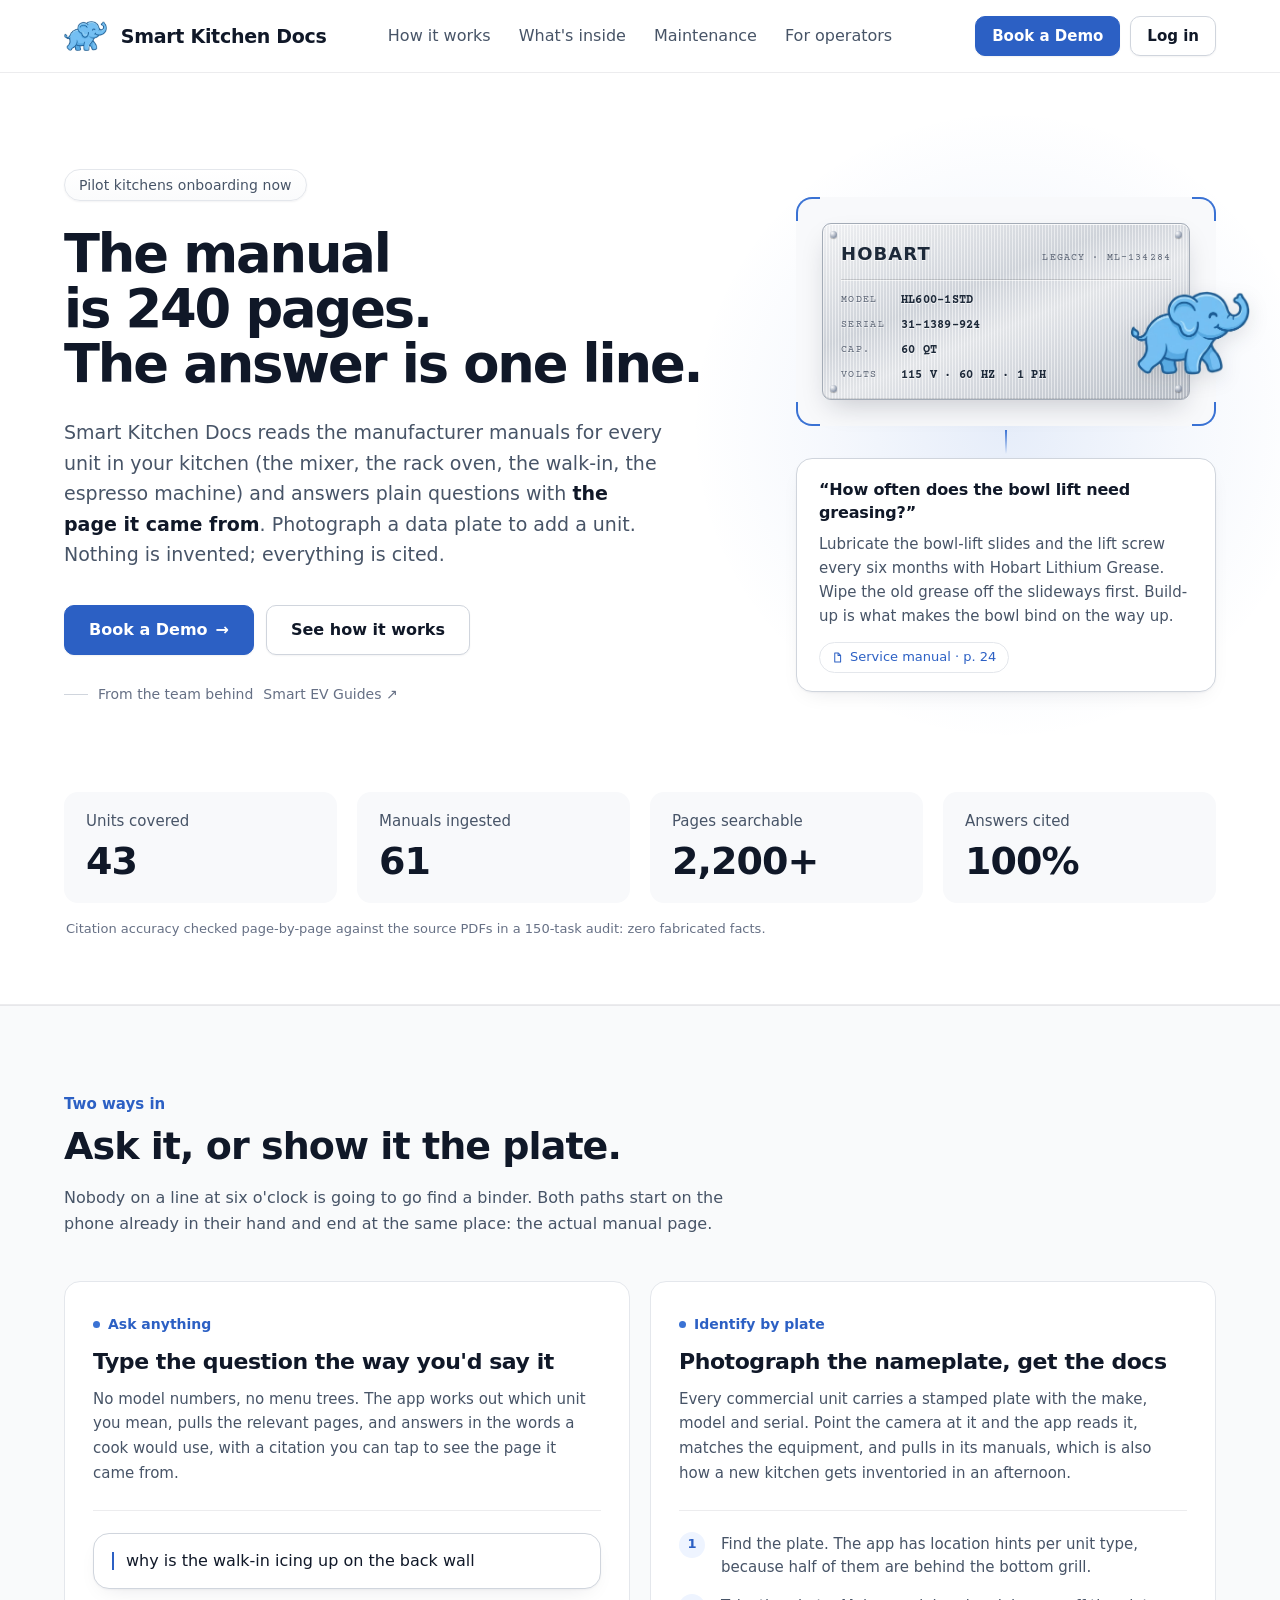
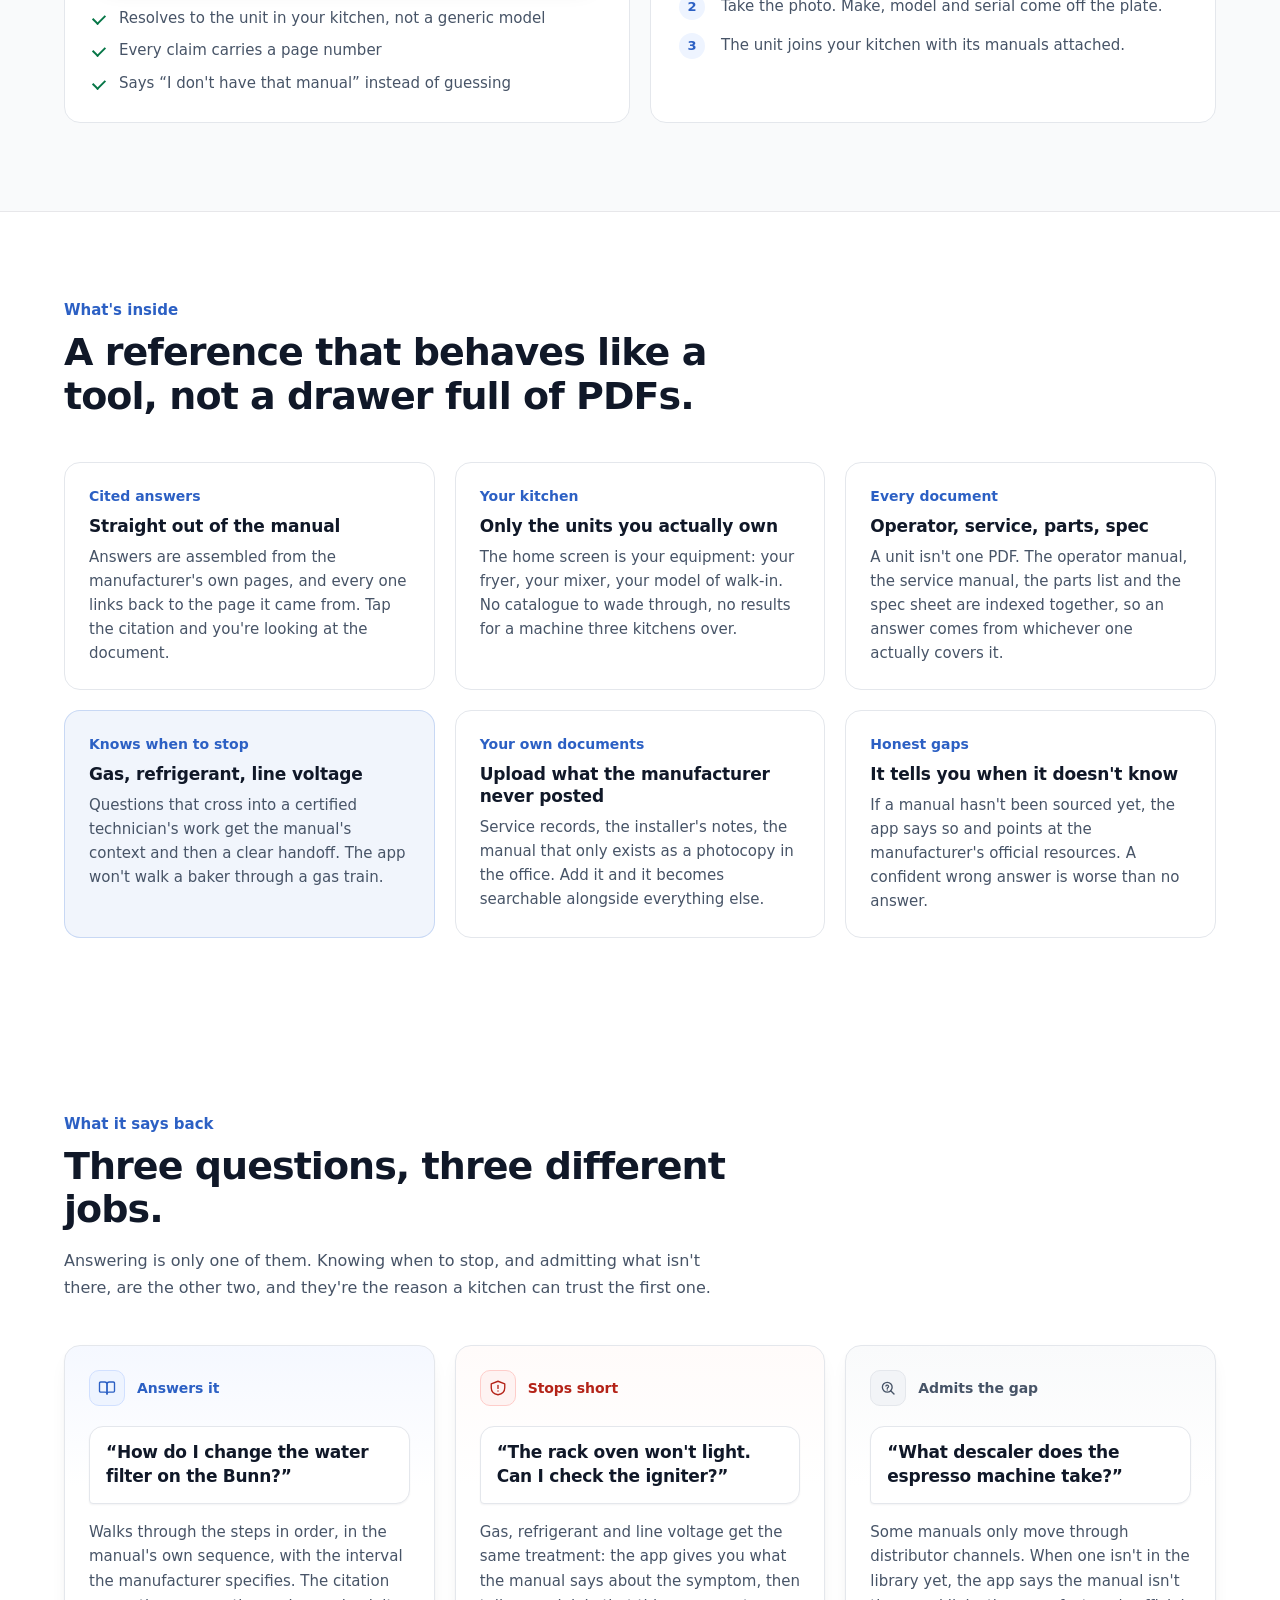
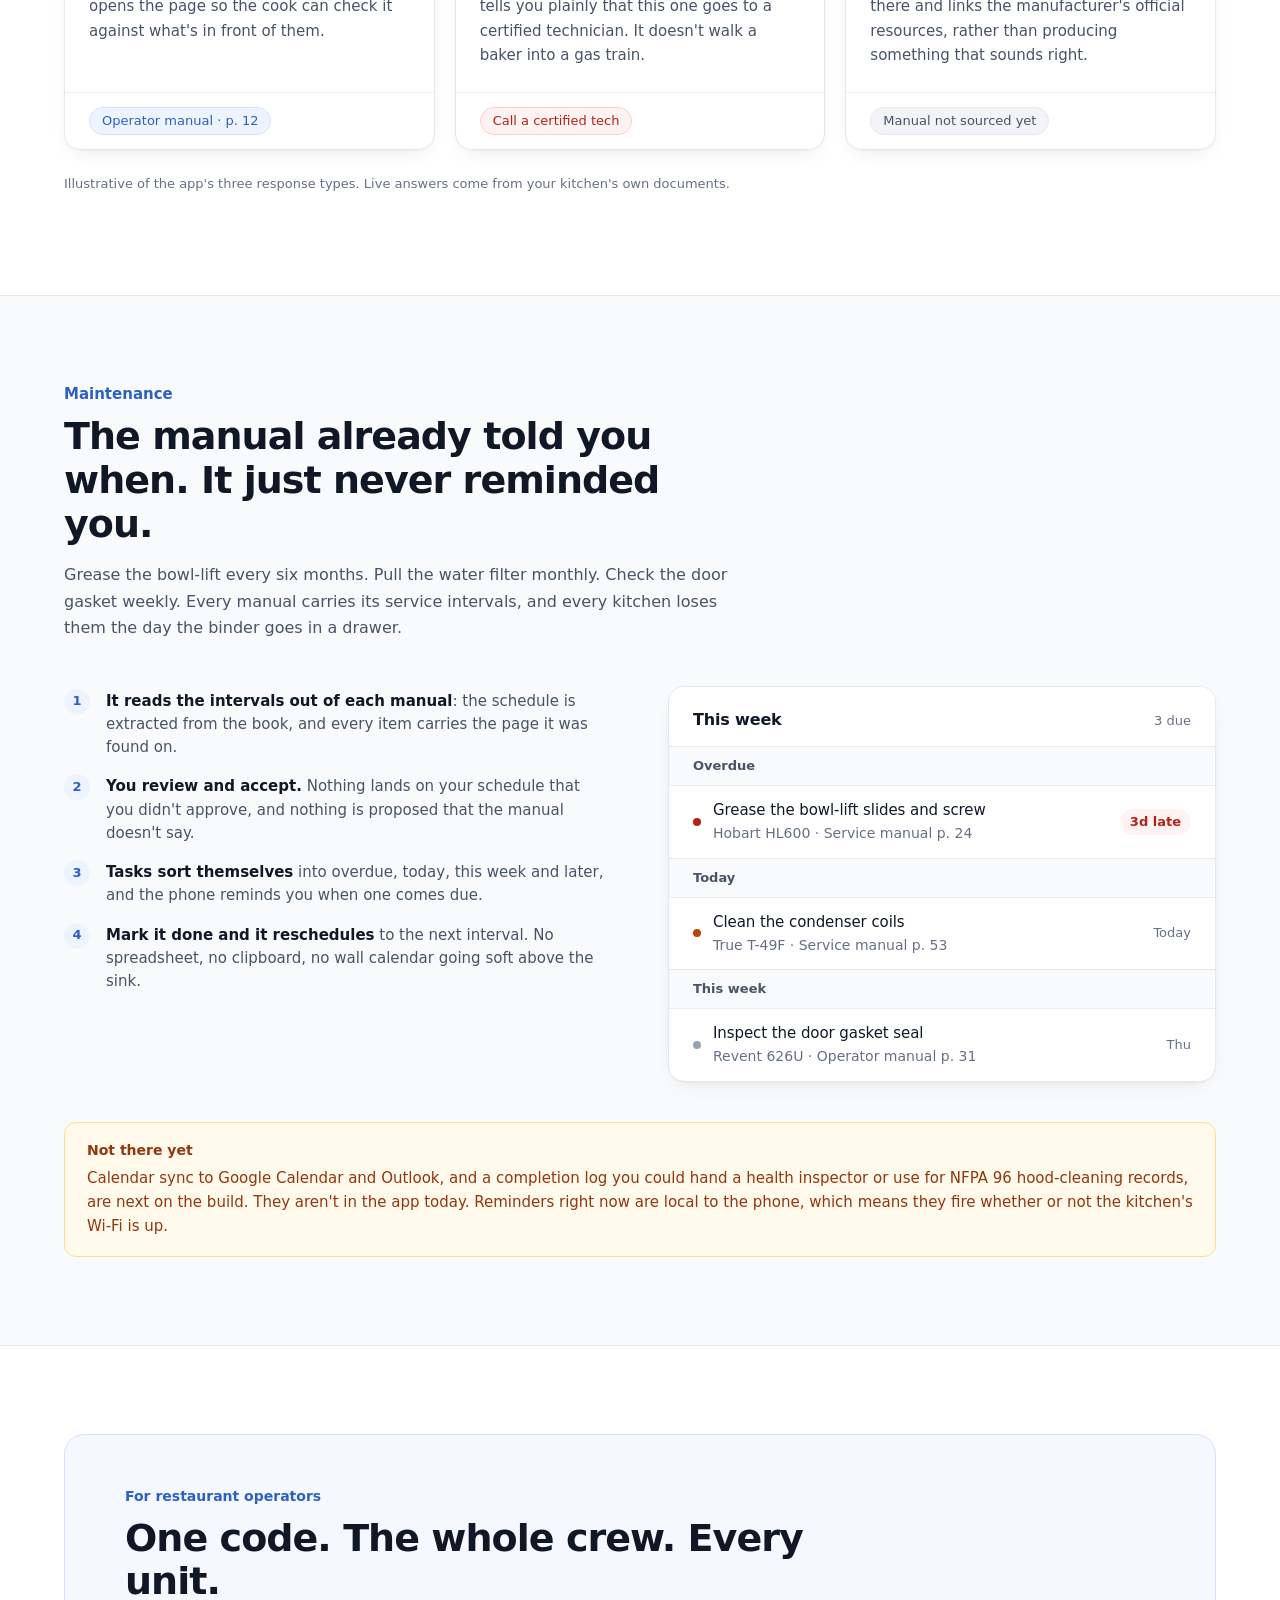
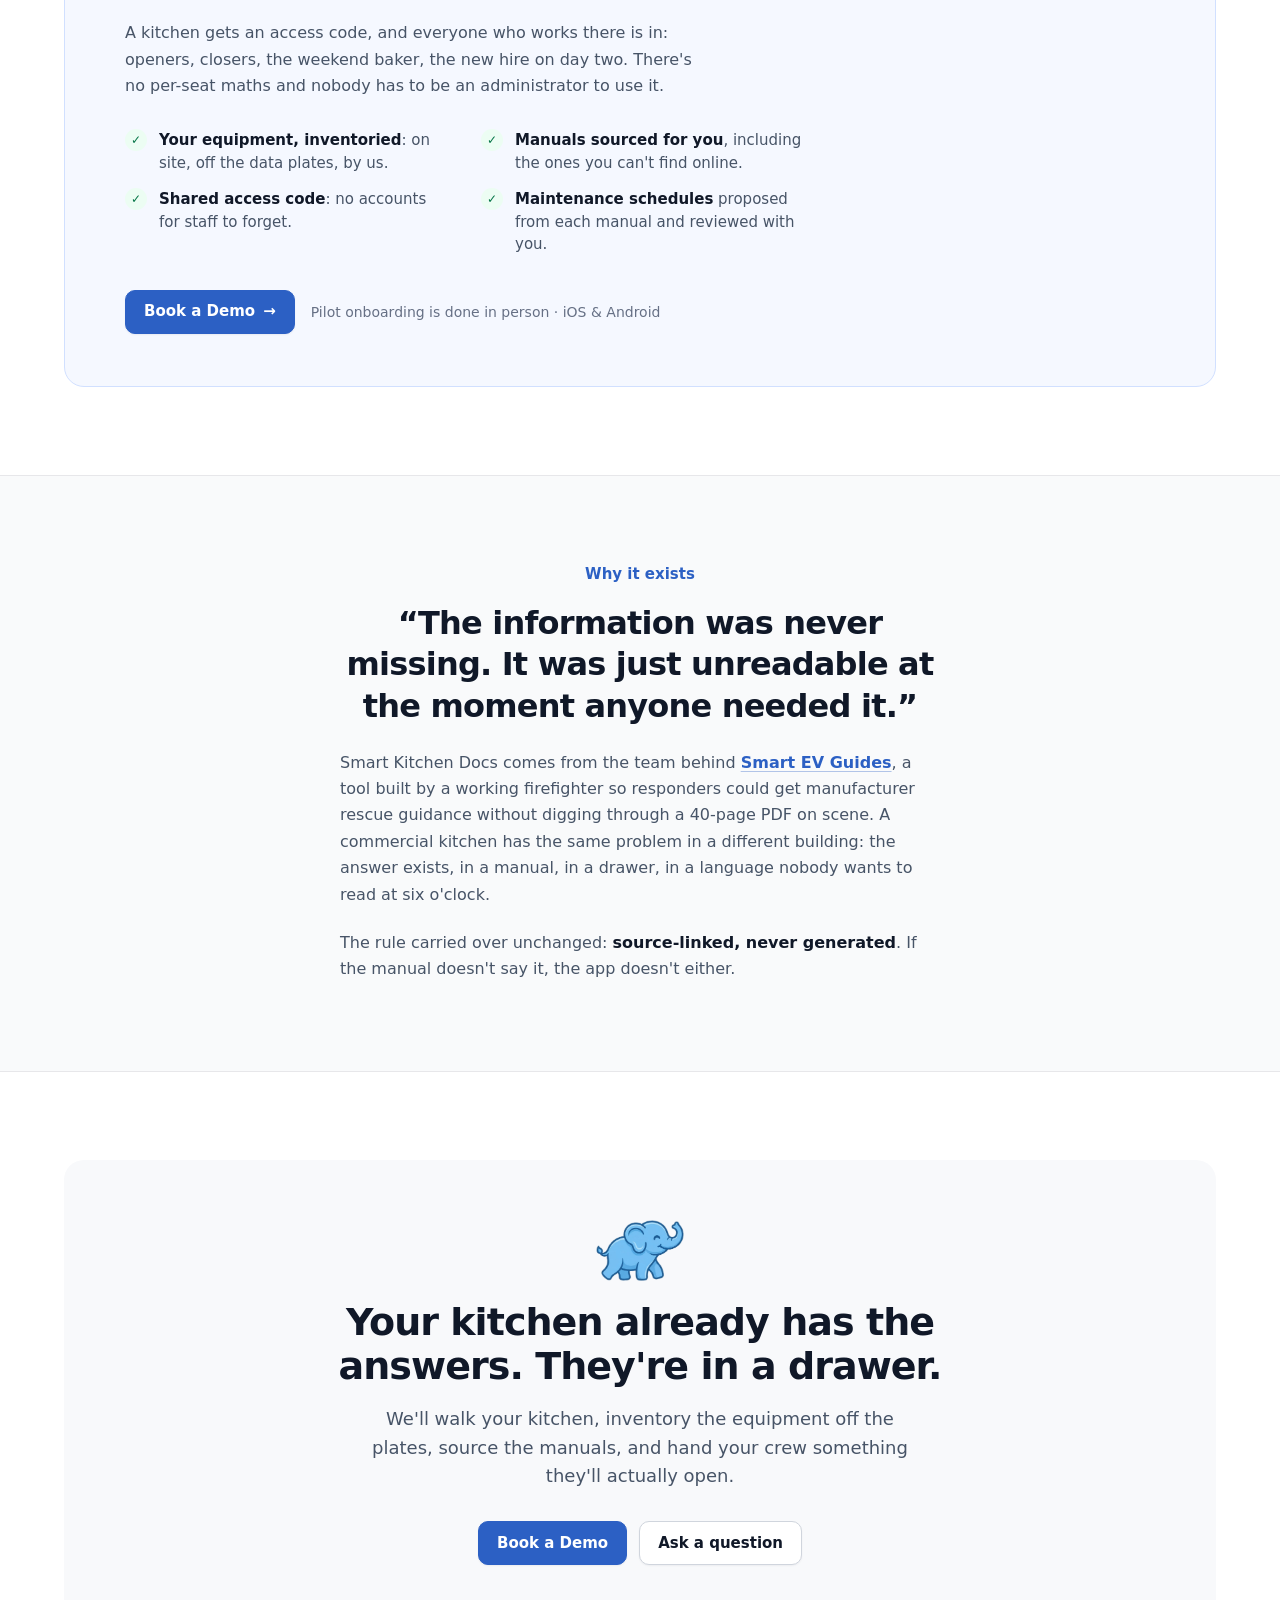
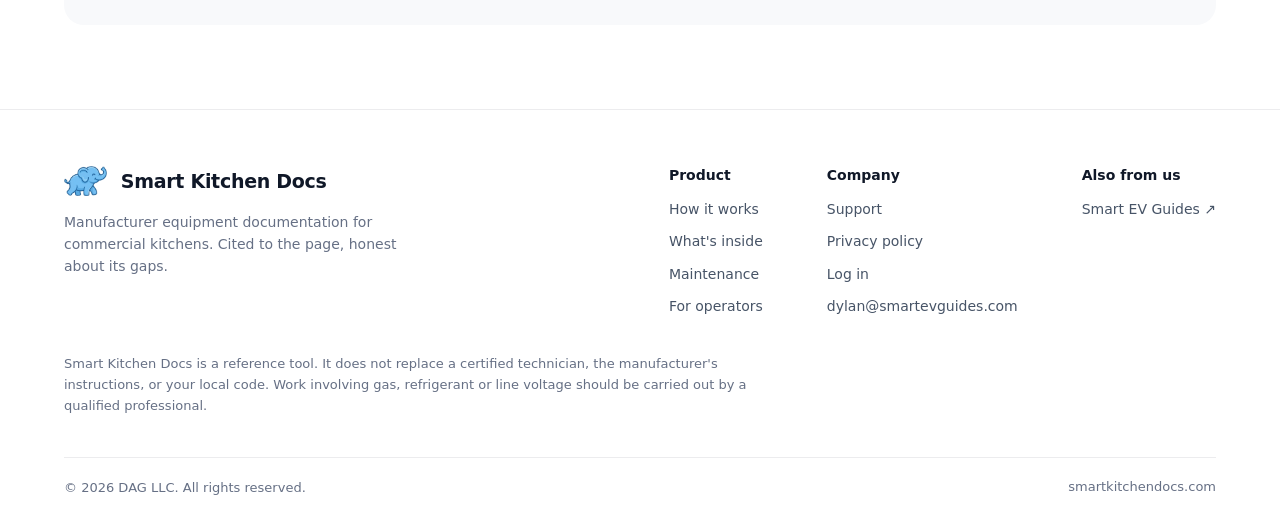
==== commit 5269cf71: "feat: restyle landing page to match the web console Adopt the console's tokens and components, edge-" ====
--- a/index.html
+++ b/index.html
@@ -3,557 +3,683 @@
 <head>
 <meta charset="utf-8">
 <meta name="viewport" content="width=device-width, initial-scale=1">
-<title>Smart Kitchen Docs — every equipment manual in your kitchen, answered</title>
+<title>Smart Kitchen Docs: every equipment manual in your kitchen, answered</title>
 <meta name="description" content="Ask a plain-language question about any unit in your commercial kitchen and get the answer straight out of the manufacturer manual, with the page it came from. Reads each manual's service intervals into a maintenance schedule you approve, then reminds you. Built by the team behind Smart EV Guides.">
 <link rel="canonical" href="https://smartkitchendocs.com/">
 <link rel="icon" href="assets/nellie.png" type="image/png">
 <link rel="apple-touch-icon" href="assets/nellie.png">
-<meta name="theme-color" content="#FBF7F0">
+<meta name="theme-color" content="#ffffff">
 <meta property="og:type" content="website">
 <meta property="og:site_name" content="Smart Kitchen Docs">
-<meta property="og:title" content="Smart Kitchen Docs — every equipment manual in your kitchen, answered">
+<meta property="og:title" content="Smart Kitchen Docs: every equipment manual in your kitchen, answered">
 <meta property="og:description" content="Ask a plain-language question about any unit in your commercial kitchen and get the answer straight out of the manufacturer manual, with the page it came from. Plus maintenance schedules read from the manuals.">
 <meta property="og:url" content="https://smartkitchendocs.com/">
 <meta name="twitter:card" content="summary">
 <meta property="og:image" content="https://smartkitchendocs.com/assets/nellie.png">
-<meta name="twitter:title" content="Smart Kitchen Docs — every equipment manual in your kitchen, answered">
+<meta name="twitter:title" content="Smart Kitchen Docs: every equipment manual in your kitchen, answered">
 <meta name="twitter:description" content="Ask a plain-language question about any unit in your commercial kitchen and get the answer straight out of the manufacturer manual, with the page it came from. Plus maintenance schedules read from the manuals.">
-<link rel="preload" href="assets/fonts/Fraunces-var.woff2" as="font" type="font/woff2" crossorigin>
-<link rel="preload" href="assets/fonts/InstrumentSans-var.woff2" as="font" type="font/woff2" crossorigin>
 <style>
-@font-face{font-family:"Fraunces";src:url("assets/fonts/Fraunces-var.woff2") format("woff2-variations");font-weight:600 700;font-display:swap}
-@font-face{font-family:"Instrument Sans";src:url("assets/fonts/InstrumentSans-var.woff2") format("woff2-variations");font-weight:400 700;font-display:swap}
 @font-face{font-family:"Courier Prime";src:url("assets/fonts/CourierPrime-400.woff2") format("woff2");font-weight:400;font-display:swap}
 @font-face{font-family:"Courier Prime";src:url("assets/fonts/CourierPrime-700.woff2") format("woff2");font-weight:700;font-display:swap}
 
 /* ============================================================
-   Smart Kitchen Docs — landing page
-   Identity: Nellie (see docs/superpowers/specs). Warm paper ground,
-   warm charcoal ink, the app's soft blue as the only accent, and
-   sodium amber reserved for the safety / maintenance thread.
-   Token NAMES predate the rebrand (--porcelain, --flame, --graphite);
-   the values are the new palette. --flame is a FILL colour; text in
-   the accent uses --flame-text (4.5:1+ on paper), never --flame.
+   Smart Kitchen Docs: landing page
+   Visual direction: the manager console's "Clean" look
+   (app.smartkitchendocs.com, web/styles.css). A white page, slate
+   inks, the system UI sans, sentence-case labels, white panes edged
+   in a light grey, and flat tinted tiles for the figures. The site
+   and the product a customer logs in to should read as one thing.
+
+   Tokens are the console's, by name and value. Two older names
+   (--muted, --flame-hot) are kept as aliases because inline styles
+   in the markup still reference them.
+
+   ACCENT IS TWO TOKENS: --accent is a fill (white on it 4.63:1),
+   --accent-text is the same hue dark enough for text on white
+   (5.50:1). Never set colour:var(--accent) on a text node.
    ============================================================ */
 
 :root{
-  --porcelain:#FBF7F0;
-  --porcelain-deep:#F2EADD;
-  --panel:#FFFDF9;
-  --ink:#2A231E;
-  --ink-deep:#1F1A16;
-  --graphite:#6E625A;
-  --muted:#857A71;
-  --line:rgba(42,35,30,0.13);
-  --line-soft:rgba(42,35,30,0.08);
-  --flame:#3A72D4;
-  --flame-text:#2C60C4;
-  --flame-deep:#24509E;
-  --flame-hot:#8DBAF0;
-  --nellie:#6FA8E8;
-  --sodium:#A86A10;
-  --sodium-hot:#E8A93C;
-  --on-dark:#F6F0E7;
-  --on-dark-mid:#C7BDB1;
-  --on-dark-dim:#9C9187;
-
-  --shell:1180px;
-  --pad:24px;
-
-  --display:'Fraunces', Georgia, serif;
-  --body:'Instrument Sans', system-ui, sans-serif;
-  --mono:'Courier Prime', ui-monospace, monospace;
+  --bg:#ffffff;
+  --panel:#ffffff;
+  --tile:#f8f9fb;
+  --tile-hover:#f2f4f7;
+  --sunk:#f9fafb;
+  --ink:#101828;
+  --dim:#475467;
+  --faint:#667085;
+  --line:rgba(16,24,40,.08);
+  --outline:#e4e7ec;
+  --outline-strong:#d0d5dd;
+  --outline-strong-hover:#98a2b3;
+
+  --accent:#3a72d4;
+  --accent-text:#2c60c4;
+  --accent-dark:#24509e;
+  --accent-soft:#eef4ff;
+  --accent-soft-line:#d1e0ff;
+  --accent-wash:#f5f8ff;
+
+  --tone-overdue-bg:#fef3f2; --tone-overdue-line:#fecdca; --tone-overdue-ink:#b42318;
+  --tone-today-bg:#fffaeb;   --tone-today-line:#fedf89;   --tone-today-ink:#b54708;
+  --ok:#067647; --ok-bg:#ecfdf3;
+
+  --radius:10px;
+  --radius-sm:8px;
+  --radius-lg:16px;
+  --radius-pill:999px;
+  --shadow:0 1px 2px rgba(16,24,40,.05);
+  --shadow-float:0 1px 2px rgba(16,24,40,.04),0 8px 24px -12px rgba(16,24,40,.14);
+
+  /* aliases still named by inline styles in the markup */
+  --muted:var(--faint);
+  --flame-hot:var(--accent-text);
+
+  /* Edge to edge like the console, a little over twice its inset: 64px either side (28px on a
+     phone), no centred column. */
+  --shell:none;
+  --pad:64px;
+
+  --sans:-apple-system,BlinkMacSystemFont,system-ui,"Segoe UI",Roboto,sans-serif;
+  --mono:"Courier Prime",ui-monospace,Consolas,monospace;
 }
 
 *{ box-sizing:border-box; }
-html{ scroll-behavior:smooth; }
+html{ scroll-behavior:smooth; background:var(--bg); }
 body{
   margin:0;
-  background:var(--porcelain);
+  background:var(--bg);
   color:var(--ink);
-  font-family:var(--body);
-  font-size:17px;
-  line-height:1.6;
+  font:16px/1.6 var(--sans);
   overflow-x:hidden;
   -webkit-font-smoothing:antialiased;
+  text-rendering:optimizeLegibility;
 }
 img{ max-width:100%; display:block; }
 a{ color:inherit; }
-::selection{ background:rgba(58,114,212,0.24); color:var(--ink); }
-
+::selection{ background:rgba(58,114,212,.22); color:var(--ink); }
+
+:focus{ outline:none; }
 :focus-visible{
-  outline:2px solid var(--flame);
-  outline-offset:3px;
+  outline:2px solid var(--accent);
+  outline-offset:2px;
   border-radius:4px;
 }
-.on-dark :focus-visible{ outline-color:var(--flame-hot); }
 
 .shell{ max-width:var(--shell); margin:0 auto; padding-left:var(--pad); padding-right:var(--pad); }
-section[id]{ scroll-margin-top:76px; }
+section[id]{ scroll-margin-top:84px; }
 
 /* ---------- type roles ---------- */
 .display{
-  font-family:var(--display);
+  font-family:var(--sans);
   font-weight:700;
-  letter-spacing:-0.02em;
-  line-height:1.08;
+  letter-spacing:-.03em;
+  line-height:1.1;
   margin:0;
-}
-h1.display{ font-size:clamp(37px,4.6vw,56px); }
-h2.display{ font-size:clamp(29px,3.9vw,45px); }
+  color:var(--ink);
+}
+h1.display{ font-size:clamp(36px,4.8vw,54px); letter-spacing:-.035em; line-height:1.06; }
+/* The hero headline is sized to its column, not the window: the column is
+   whatever the 420px visual and the gap leave over, so the size tracks
+   that and each sentence holds one line at every two-column width. */
+.hero h1.display{
+  font-size:clamp(40px, calc(7.4vw - 42px), 64px);
+  letter-spacing:-.04em; line-height:1.04;
+}
+/* Each sentence on its own line, and each balanced on its own when a
+   phone makes it wrap, so neither leaves one word stranded. */
+.h1__line{ display:block; text-wrap:balance; }
+h2.display{ font-size:clamp(28px,3.4vw,38px); letter-spacing:-.025em; line-height:1.15; }
 h3.display{
-  font-size:21px;
+  font-size:17px;
   font-weight:600;
-  letter-spacing:-0.01em;
-  line-height:1.22;
+  letter-spacing:-.01em;
+  line-height:1.3;
   margin:0;
 }
 
-/* Stencil label — the small uppercase field name stamped on a plate.
-   Used for eyebrows, plate fields and stat captions so the motif is
-   carried by the structure, not by decoration. */
+/* Section labels: sentence case, as the console's eyebrows are. The
+   letterspaced uppercase the old identity used shouts in a UI sans. */
 .stencil{
-  font-family:var(--body);
-  font-weight:600;
-  font-size:11.5px;
-  letter-spacing:0.14em;
-  text-transform:uppercase;
+  font-family:var(--sans);
+  font-weight:500;
+  font-size:14px;
+  letter-spacing:0;
+  text-transform:none;
   line-height:1.4;
-}
-.stencil--lead{ font-size:12px; color:var(--flame-text); }
-
-.lede{ font-size:18.5px; line-height:1.55; color:var(--graphite); }
-.copy{ font-size:15.5px; line-height:1.6; color:var(--graphite); }
+  color:var(--faint);
+}
+.stencil--lead{ font-size:15px; font-weight:600; color:var(--accent-text); }
+
+.lede{ font-size:18px; line-height:1.6; color:var(--dim); }
+.copy{ font-size:16px; line-height:1.65; color:var(--dim); }
 strong{ color:var(--ink); font-weight:600; }
 
-/* ---------- buttons ---------- */
+/* ---------- buttons (console .btn / .btn.sec) ---------- */
 .btn{
-  display:inline-flex; align-items:center; gap:10px;
-  font-family:var(--body); font-weight:600; font-size:15px;
-  text-decoration:none; padding:14px 22px; border-radius:10px;
-  border:1px solid transparent;
-  transition:background .15s ease, border-color .15s ease, color .15s ease, transform .15s ease;
-}
-.btn:active{ transform:translateY(1px); }
-.btn--primary{ background:var(--flame); color:#fff; box-shadow:0 1px 2px rgba(42,35,30,.14); }
-.btn--primary:hover{ background:var(--flame-deep); }
-.btn--ghost{ background:var(--panel); color:var(--ink); border-color:var(--line); }
-.btn--ghost:hover{ border-color:rgba(42,35,30,0.34); }
-.btn--onDark{ background:var(--flame-hot); color:#14202F; }
-.btn--onDark:hover{ background:#B0D0F6; }
-.btn--nav{ padding:9px 17px; font-size:14px; border-radius:999px; background:var(--flame); color:#fff; white-space:nowrap; }
-.btn--nav:hover{ background:var(--flame-deep); }
-/* Log in is the returning customer's door, so it is quieter than the
-   walkthrough button beside it: outlined, not filled. */
-.btn--login{ padding:8px 17px; font-size:14px; border-radius:999px; background:transparent; color:var(--ink); border-color:rgba(42,35,30,0.34); white-space:nowrap; }
-.btn--login:hover{ background:var(--panel); border-color:var(--ink); }
-
-/* ---------- nav ---------- */
+  display:inline-flex; align-items:center; justify-content:center; gap:8px;
+  min-height:44px;
+  font-family:var(--sans); font-weight:600; font-size:15px; line-height:1.25;
+  text-decoration:none; padding:11px 18px; border-radius:var(--radius);
+  border:1px solid transparent; white-space:nowrap;
+  transition:background .15s ease, border-color .15s ease, color .15s ease;
+}
+.btn--primary,.btn--nav,.btn--onDark{
+  background:var(--accent-text); border-color:var(--accent-text); color:#fff;
+  box-shadow:0 1px 2px rgba(16,24,40,.06);
+}
+.btn--primary:hover,.btn--nav:hover,.btn--onDark:hover{ background:var(--accent-dark); border-color:var(--accent-dark); }
+.btn--primary:active,.btn--nav:active,.btn--onDark:active{ background:#1f4687; border-color:#1f4687; }
+.btn--ghost,.btn--login{
+  background:var(--panel); color:var(--ink); border-color:var(--outline-strong);
+  box-shadow:var(--shadow);
+}
+.btn--ghost:hover,.btn--login:hover{ background:#f9fafb; border-color:var(--outline-strong-hover); }
+.btn--ghost:active,.btn--login:active{ background:#f2f4f7; }
+.btn--nav,.btn--login{ min-height:40px; padding:9px 16px; font-size:15px; }
+
+/* ---------- nav (console top bar) ---------- */
 .nav{
   position:sticky; top:0; z-index:60;
-  background:rgba(251,247,240,0.88);
-  backdrop-filter:blur(14px); -webkit-backdrop-filter:blur(14px);
-  border-bottom:1px solid var(--line-soft);
-}
-.nav__row{ display:flex; align-items:center; justify-content:space-between; gap:24px; padding-top:13px; padding-bottom:13px; }
-.brand{ display:flex; align-items:center; gap:11px; text-decoration:none; color:inherit; }
+  background:rgba(255,255,255,.92);
+  backdrop-filter:saturate(1.4) blur(12px); -webkit-backdrop-filter:saturate(1.4) blur(12px);
+  border-bottom:1px solid var(--line);
+}
+/* Three columns: brand left, destinations centred on the page, buttons
+   right. The two outer tracks are equal, so the middle one sits on the
+   page's centre line whatever the brand and buttons measure. */
+.nav__row{
+  display:grid; grid-template-columns:minmax(0,1fr) auto minmax(0,1fr);
+  grid-template-areas:"brand links cta";
+  align-items:center; gap:12px 28px; padding-top:16px; padding-bottom:16px;
+}
+.nav__row>.brand{ grid-area:brand; justify-self:start; }
+.brand{ display:flex; align-items:center; gap:14px; text-decoration:none; color:var(--ink); }
 .brand__mark{ height:30px; width:auto; flex:0 0 auto; }
-.brand__name{ font-family:var(--display); font-weight:700; font-size:19px; letter-spacing:-0.01em; }
-.nav__links{ display:flex; align-items:center; gap:26px; }
-.nav__cta{ display:flex; align-items:center; gap:10px; }
+.brand__name{ font-family:var(--sans); font-weight:650; font-size:19px; letter-spacing:-.015em; white-space:nowrap; }
+.nav__links{ grid-area:links; display:flex; align-items:center; justify-content:center; gap:4px; }
+.nav__cta{ grid-area:cta; justify-self:end; display:flex; align-items:center; gap:10px; }
 .nav__links a:not(.btn){
-  text-decoration:none; color:var(--graphite);
-  font-size:14.5px; font-weight:500;
+  padding:8px 12px; border-radius:var(--radius-sm);
+  text-decoration:none; color:var(--dim);
+  font-size:16px; font-weight:500; line-height:1.25; white-space:nowrap;
+  transition:color .15s ease;
 }
 .nav__links a:not(.btn):hover{ color:var(--ink); }
 
 /* ---------- hero ---------- */
+.hero{ border-bottom:1px solid var(--line); overflow:hidden; }
+/* Text takes the room; the visual is a fixed 420px pinned to the right
+   edge, so both columns meet the same 64px inset as the nav above. */
 .hero__grid{
-  display:grid; grid-template-columns:1.02fr 0.98fr; gap:56px;
-  align-items:center; padding-top:66px; padding-bottom:44px;
-}
+  display:grid; grid-template-columns:minmax(0,1fr) 420px; gap:clamp(48px,6vw,96px);
+  align-items:center; padding-top:96px; padding-bottom:72px;
+}
+/* The status line over the headline: a quiet outlined tag in the
+   console's chip material (white, light edge, a contact shadow), with
+   the words in ink-grey. It reports a status, so it should not shout. */
 .badge{
-  display:inline-flex; align-items:center; gap:9px;
-  font-family:var(--body); font-weight:600; font-size:11.5px;
-  letter-spacing:0.12em; text-transform:uppercase;
-  color:var(--flame-deep);
-  background:rgba(58,114,212,0.09);
-  border:1px solid rgba(58,114,212,0.26);
-  padding:7px 14px; border-radius:999px;
-}
-.pilot{ width:7px; height:7px; border-radius:50%; background:#2E7D50; box-shadow:0 0 0 4px rgba(46,125,80,0.16); flex:0 0 auto; }
-.hero h1{ margin-top:22px; }
-.hero .lede{ max-width:520px; margin:22px 0 0; }
-.hero__cta{ display:flex; flex-wrap:wrap; gap:12px; margin-top:30px; }
+  display:inline-flex; align-items:center;
+  min-height:32px; padding:5px 14px;
+  font-family:var(--sans); font-weight:500; font-size:14px; line-height:1.3;
+  letter-spacing:.005em; text-transform:none;
+  color:var(--dim);
+  background:linear-gradient(180deg,#ffffff,#fafbfc);
+  border:1px solid var(--outline);
+  border-radius:var(--radius-pill);
+  box-shadow:0 1px 2px rgba(16,24,40,.05);
+}
+.hero h1{ margin-top:26px; }
+.hero .lede{ max-width:600px; margin:26px 0 0; font-size:19px; line-height:1.6; text-wrap:pretty; }
+.hero__cta{ display:flex; flex-wrap:wrap; gap:12px; margin-top:36px; }
+.hero__cta .btn{ min-height:50px; padding:13px 24px; font-size:16px; }
 .hero__note{
-  display:flex; align-items:center; gap:10px; margin-top:26px;
-  font-family:var(--body); font-weight:500; font-size:12px; letter-spacing:0.08em;
-  text-transform:uppercase; color:var(--muted);
-}
-.hero__note .rule{ width:26px; height:1px; background:var(--line); flex:0 0 auto; }
+  display:flex; align-items:center; gap:10px; margin-top:28px;
+  font-family:var(--sans); font-weight:400; font-size:14px; letter-spacing:0;
+  text-transform:none; color:var(--faint);
+}
+.hero__note a{ text-decoration:none; }
+.hero__note a:hover{ color:var(--ink); }
+.hero__note .rule{ width:24px; height:1px; background:var(--outline-strong); flex:0 0 auto; }
 
 /* ---------- the signature: data plate in a viewfinder ---------- */
-.rig{ position:relative; display:flex; flex-direction:column; align-items:center; }
+.rig{ position:relative; display:flex; flex-direction:column; align-items:center; isolation:isolate; }
+/* A soft wash of the accent behind the visual: depth without a surface. */
+.rig::before{
+  content:""; position:absolute; z-index:-1; pointer-events:none;
+  left:50%; top:46%; width:150%; aspect-ratio:1; transform:translate(-50%,-50%);
+  background:radial-gradient(closest-side, rgba(58,114,212,.13), rgba(58,114,212,.05) 55%, rgba(58,114,212,0));
+}
 
 .finder{
-  position:relative; width:100%; max-width:400px;
-  padding:26px; border-radius:16px;
-}
-/* Nellie walks in over the viewfinder's top-right corner. Decorative, so
-   no alt; she sits outside the plate so the plate stays legible. */
+  position:relative; width:100%; max-width:420px;
+  padding:26px; border-radius:var(--radius-lg);
+  background:var(--tile);
+}
+/* Nellie straddles the plate's right edge: half on its open space (right
+   of the Model / Serial / Cap. values), half out on the section. Her
+   centre sits on the plate edge, 26px in from the finder (its padding),
+   so right = 26px - width/2. Decorative. */
 .rig__nellie{
-  position:absolute; z-index:2; top:-62px; right:-22px;
-  width:116px; height:auto; pointer-events:none;
-  filter:drop-shadow(0 6px 10px rgba(42,35,30,.14));
-}
-/* camera viewfinder corner brackets */
-.finder__corner{ position:absolute; width:26px; height:26px; border:2px solid var(--nellie); }
-.finder__corner--tl{ top:0; left:0; border-right:0; border-bottom:0; border-radius:6px 0 0 0; }
-.finder__corner--tr{ top:0; right:0; border-left:0; border-bottom:0; border-radius:0 6px 0 0; }
-.finder__corner--bl{ bottom:0; left:0; border-right:0; border-top:0; border-radius:0 0 0 6px; }
-.finder__corner--br{ bottom:0; right:0; border-left:0; border-top:0; border-radius:0 0 6px 0; }
-/* The scan box is inset to exactly the plate's bounds — .finder's height is
-   26px + plate + 26px — so translateY(100%) travels precisely one plate
-   height. Percentage translate is relative to the element's own box, which
-   means the animation tracks the plate through font loads and reflows with
-   no JS to keep it in sync. The line itself rides on ::before. */
+  position:absolute; z-index:2; top:94px; right:-34px;
+  width:120px; height:auto; pointer-events:none;
+  filter:drop-shadow(0 6px 10px rgba(16,24,40,.12));
+}
+.finder__corner{ position:absolute; width:24px; height:24px; border:2px solid var(--accent); }
+.finder__corner--tl{ top:0; left:0; border-right:0; border-bottom:0; border-radius:var(--radius-lg) 0 0 0; }
+.finder__corner--tr{ top:0; right:0; border-left:0; border-bottom:0; border-radius:0 var(--radius-lg) 0 0; }
+.finder__corner--bl{ bottom:0; left:0; border-right:0; border-top:0; border-radius:0 0 0 var(--radius-lg); }
+.finder__corner--br{ bottom:0; right:0; border-left:0; border-top:0; border-radius:0 0 var(--radius-lg) 0; }
+/* The scan box is inset to exactly the plate's bounds, so translateY(100%)
+   travels precisely one plate height with no JS keeping it in sync. */
 .finder__scan{
   position:absolute; inset:26px; pointer-events:none;
   animation:scan 4.2s cubic-bezier(.45,0,.55,1) infinite;
 }
 .finder__scan::before{
   content:""; position:absolute; top:0; left:0; right:0; height:2px;
-  background:linear-gradient(90deg,transparent,var(--nellie),transparent);
+  background:linear-gradient(90deg,transparent,var(--accent),transparent);
   border-radius:2px;
 }
 @keyframes scan{
   0%,8%   { transform:translateY(0); opacity:0; }
-  14%     { opacity:.75; }
-  86%     { opacity:.75; }
+  14%     { opacity:.7; }
+  86%     { opacity:.7; }
   92%,100%{ transform:translateY(100%); opacity:0; }
 }
 
-/* brushed stainless nameplate */
+/* brushed stainless nameplate, in cool neutral steel */
 .plate{
   position:relative;
-  margin:0;                 /* <figure> ships with 40px side margins */
+  margin:0;
   border-radius:9px;
   padding:16px 18px 14px;
-  color:#3A322C;
+  color:#344054;
   background:
-    repeating-linear-gradient(90deg, rgba(255,255,255,.45) 0 1px, rgba(60,40,20,.025) 1px 3px),
-    linear-gradient(158deg,#F4F1EC 0%,#D6D1CA 38%,#E8E4DE 55%,#C0BAB2 100%);
-  border:1px solid #A69F96;
+    repeating-linear-gradient(90deg, rgba(255,255,255,.45) 0 1px, rgba(16,24,40,.025) 1px 3px),
+    linear-gradient(158deg,#f4f5f7 0%,#d3d7dd 38%,#e7e9ed 55%,#bcc2ca 100%);
+  border:1px solid #a3abb6;
   box-shadow:
     inset 0 1px 0 rgba(255,255,255,.85),
-    inset 0 -1px 0 rgba(0,0,0,.12),
-    0 14px 30px rgba(42,35,30,.15);
+    inset 0 -1px 0 rgba(0,0,0,.1),
+    0 12px 28px -8px rgba(16,24,40,.22);
 }
 .plate__head{
   display:flex; align-items:baseline; justify-content:space-between; gap:12px;
   padding-bottom:10px; margin-bottom:11px;
-  border-bottom:1px solid rgba(0,0,0,.16);
+  border-bottom:1px solid rgba(0,0,0,.14);
   box-shadow:0 1px 0 rgba(255,255,255,.6);
 }
 .plate__mfg{
-  font-family:var(--display); font-weight:700;
-  font-size:19px; letter-spacing:0.04em; text-transform:uppercase;
-  color:#2C2621; text-shadow:0 1px 0 rgba(255,255,255,.7);
-}
-.plate__mark{ font-family:var(--mono); font-size:9.5px; letter-spacing:0.12em; color:#6A625A; text-transform:uppercase; }
+  font-family:var(--sans); font-weight:800;
+  font-size:18px; letter-spacing:.06em; text-transform:uppercase;
+  color:#1d2939; text-shadow:0 1px 0 rgba(255,255,255,.7);
+}
+.plate__mark{ font-family:var(--mono); font-size:9.5px; letter-spacing:.12em; color:#5d6676; text-transform:uppercase; }
 .plate__rows{ display:grid; grid-template-columns:auto 1fr; gap:6px 16px; }
 .plate__k{
-  font-family:var(--mono); font-size:9.5px; font-weight:500; letter-spacing:0.14em;
-  text-transform:uppercase; color:#766D64; align-self:center;
+  font-family:var(--mono); font-size:9.5px; letter-spacing:.14em;
+  text-transform:uppercase; color:#5d6676; align-self:center;
   text-shadow:0 1px 0 rgba(255,255,255,.6);
 }
 .plate__v{
-  font-family:var(--mono); font-size:12px; font-weight:600; letter-spacing:0.02em;
-  color:#2C2621; text-shadow:0 1px 0 rgba(255,255,255,.7);
+  font-family:var(--mono); font-size:12px; font-weight:700; letter-spacing:.02em;
+  color:#1d2939; text-shadow:0 1px 0 rgba(255,255,255,.7);
 }
 .rivet{
   position:absolute; width:7px; height:7px; border-radius:50%;
-  background:radial-gradient(circle at 32% 30%, #FDFCFA, #A19A91 62%, #766F67);
-  box-shadow:0 1px 1px rgba(0,0,0,.3);
+  background:radial-gradient(circle at 32% 30%, #fcfcfd, #98a2b3 62%, #667085);
+  box-shadow:0 1px 1px rgba(0,0,0,.28);
 }
 .rivet--tl{ top:7px; left:7px; } .rivet--tr{ top:7px; right:7px; }
 .rivet--bl{ bottom:7px; left:7px; } .rivet--br{ bottom:7px; right:7px; }
 
-/* the answer the plate produces */
+/* the answer the plate produces: the console's ask/answer pane */
 .rig__link{
-  width:2px; height:26px; margin:2px 0;
-  background:linear-gradient(180deg,var(--nellie),rgba(111,168,232,0));
+  width:2px; height:24px; margin:4px 0;
+  background:linear-gradient(180deg,var(--accent),rgba(58,114,212,0));
 }
 .answer{
-  width:100%; max-width:400px;
-  background:var(--panel); border:1px solid var(--line);
-  border-radius:16px; padding:18px 20px 16px;
-  box-shadow:0 12px 30px rgba(42,35,30,.09);
+  width:100%; max-width:420px;
+  background:var(--panel); border:1px solid var(--outline-strong);
+  border-radius:var(--radius-lg); padding:20px 22px 18px;
+  box-shadow:var(--shadow-float);
 }
 .answer__q{
-  font-family:var(--display); font-weight:600;
-  font-size:16px; letter-spacing:-0.005em; color:var(--ink); margin:0;
-}
-.answer__a{ font-size:14.5px; line-height:1.55; color:var(--graphite); margin:9px 0 0; }
+  font-family:var(--sans); font-weight:600;
+  font-size:16px; letter-spacing:-.01em; line-height:1.4; color:var(--ink); margin:0;
+}
+.answer__a{ font-size:15px; line-height:1.6; color:var(--dim); margin:8px 0 0; }
+/* Citation chip, as the console draws .cite: white pill, light edge. */
 .cite{
-  display:inline-flex; align-items:center; gap:7px; margin-top:13px;
-  font-family:var(--body); font-weight:600; font-size:10.5px; letter-spacing:0.09em; text-transform:uppercase;
-  color:var(--flame-deep); background:rgba(58,114,212,0.09);
-  border:1px solid rgba(58,114,212,0.24); padding:5px 10px; border-radius:8px;
-}
-
-/* ---------- spec strip (stats, as plate fields) ---------- */
-.spec{ padding-bottom:16px; }
+  display:inline-flex; align-items:center; gap:7px; margin-top:14px;
+  font-family:var(--sans); font-weight:500; font-size:13px; letter-spacing:0; text-transform:none;
+  color:var(--accent-text); background:var(--panel);
+  border:1px solid var(--outline); padding:4px 12px; border-radius:var(--radius-pill);
+}
+
+/* ---------- spec strip: the console's KPI tiles ---------- */
+.spec{ padding-bottom:64px; }
 .spec__grid{
-  display:grid; grid-template-columns:repeat(4,1fr); gap:1px;
-  background:var(--line); border:1px solid var(--line);
-  border-radius:16px; overflow:hidden;
-}
-/* Cells stretch to the tallest label, so the numbers stay on one baseline
-   even when a caption wraps. */
-.spec__cell{ background:var(--porcelain); padding:22px 20px; display:flex; flex-direction:column; }
-.spec__k{ font-family:var(--body); font-weight:600; font-size:10.5px; letter-spacing:0.12em; text-transform:uppercase; color:var(--muted); }
+  display:grid; grid-template-columns:repeat(4,1fr); gap:20px;
+}
+.spec__cell{
+  background:var(--tile); border-radius:14px; padding:20px 22px;
+  display:flex; flex-direction:column;
+}
+.spec__k{ font-family:var(--sans); font-weight:500; font-size:15px; letter-spacing:0; text-transform:none; color:var(--dim); line-height:1.3; }
 .spec__v{
-  font-family:var(--display); font-weight:700;
-  font-size:36px; line-height:1; letter-spacing:-0.02em; margin-top:auto; padding-top:9px;
+  font-family:var(--sans); font-weight:700; font-variant-numeric:tabular-nums;
+  font-size:38px; line-height:1.1; letter-spacing:-.025em; margin-top:auto; padding-top:10px; color:var(--ink);
 }
 .spec__foot{
-  margin:14px 2px 0; font-family:var(--body); font-size:13px;
-  letter-spacing:0.01em; color:var(--muted); line-height:1.6;
+  margin:16px 2px 0; font-family:var(--sans); font-size:13px;
+  letter-spacing:0; color:var(--faint); line-height:1.6;
 }
 
 /* ---------- band helpers ---------- */
-.band{ padding-top:78px; padding-bottom:78px; }
-.band--sunk{ background:var(--porcelain-deep); border-top:1px solid var(--line-soft); border-bottom:1px solid var(--line-soft); }
-.band--dark{ background:var(--ink); color:var(--on-dark); }
-.band__head{ max-width:660px; }
-.band__head h2{ margin-top:13px; }
+.band{ padding-top:88px; padding-bottom:88px; }
+/* Every band is the console's light working surface. "Sunk" is the
+   faintest grey, and the dark band reads as one more light band: the
+   console has no dark surfaces. */
+.band--sunk{ background:var(--sunk); border-top:1px solid var(--line); border-bottom:1px solid var(--line); }
+.band--dark{ background:var(--bg); color:var(--ink); }
+.band__head{ max-width:680px; }
+.band__head h2{ margin-top:10px; }
 .band__head .copy{ margin:16px 0 0; }
-.band--dark .band__head .copy{ color:var(--on-dark-mid); }
-.band--dark .stencil--lead{ color:var(--flame-hot); }
+
+/* ---------- panes (console .card) ---------- */
+.way,.feat,.script,.tasks{
+  background:var(--panel); border:1px solid var(--outline);
+  border-radius:var(--radius-lg); box-shadow:none;
+}
 
 /* ---------- two ways in ---------- */
-.ways{ display:grid; grid-template-columns:1fr 1fr; gap:22px; margin-top:44px; }
-.way{
-  background:var(--panel); border:1px solid var(--line);
-  border-radius:22px; padding:28px; box-shadow:0 1px 2px rgba(42,35,30,.05),0 8px 24px rgba(42,35,30,.04);
-}
-.way__tag{ display:inline-flex; align-items:center; gap:8px; color:var(--flame-text); }
-.way__tag .dot{ width:7px; height:7px; border-radius:50%; background:currentColor; }
-.way h3{ margin-top:14px; font-size:24px; }
-.way .copy{ margin:11px 0 0; }
-.way__demo{ margin-top:22px; border-top:1px dashed var(--line); padding-top:18px; }
+.ways{ display:grid; grid-template-columns:1fr 1fr; gap:20px; margin-top:44px; }
+.way{ padding:28px; }
+.way__tag{ display:inline-flex; align-items:center; gap:8px; color:var(--accent-text); font-weight:600; }
+.way__tag .dot{ width:7px; height:7px; border-radius:50%; background:var(--accent); }
+.way h3{ margin-top:12px; font-size:22px; font-weight:700; letter-spacing:-.02em; }
+.way .copy{ margin:10px 0 0; font-size:15px; }
+.way__demo{ margin-top:24px; border-top:1px solid var(--line); padding-top:22px; }
+/* The Today ask box. */
 .ask{
-  display:flex; align-items:center; gap:11px;
-  background:var(--porcelain); border:1px solid var(--line);
-  border-radius:999px; padding:11px 16px;
-  font-size:14.5px; color:var(--ink);
-}
-.ask__caret{ width:2px; height:15px; background:var(--flame-text); flex:0 0 auto; animation:blink 1.1s steps(1) infinite; }
+  display:flex; align-items:center; gap:12px; min-height:56px;
+  background:var(--panel); border:1px solid var(--outline-strong);
+  border-radius:var(--radius-lg); padding:12px 18px;
+  box-shadow:var(--shadow-float);
+  font-size:16px; color:var(--ink);
+}
+.ask__caret{ width:2px; height:18px; background:var(--accent-text); flex:0 0 auto; animation:blink 1.1s steps(1) infinite; }
 @keyframes blink{ 50%{ opacity:0; } }
-.ask__list{ list-style:none; margin:14px 0 0; padding:0; display:flex; flex-direction:column; gap:9px; }
-.ask__list li{ font-size:14px; color:var(--graphite); padding-left:18px; position:relative; }
-.ask__list li::before{ content:""; position:absolute; left:0; top:9px; width:8px; height:1px; background:var(--muted); }
+.ask__list{ list-style:none; margin:18px 0 0; padding:0; display:flex; flex-direction:column; gap:10px; }
+.ask__list li{ font-size:15px; color:var(--dim); padding-left:26px; position:relative; line-height:1.5; }
+.ask__list li::before{
+  content:""; position:absolute; left:2px; top:5px; width:6px; height:10px;
+  border-right:2px solid var(--ok); border-bottom:2px solid var(--ok);
+  transform:rotate(45deg);
+}
+/* Numbered steps, as the console's .step .n. */
 .steps{ list-style:none; margin:0; padding:0; counter-reset:step; }
 .steps li{
-  counter-increment:step; position:relative; padding-left:38px;
-  font-size:14.5px; color:var(--graphite); line-height:1.5;
-}
-.steps li + li{ margin-top:14px; }
+  counter-increment:step; position:relative; padding-left:42px;
+  font-size:15px; color:var(--dim); line-height:1.55;
+}
+.steps li + li{ margin-top:16px; }
 .steps li::before{
-  content:counter(step,decimal-leading-zero);
-  position:absolute; left:0; top:1px;
-  font-family:var(--mono); font-size:11px; font-weight:700; letter-spacing:0.06em;
-  color:var(--flame-text); border:1px solid rgba(58,114,212,0.32);
-  border-radius:6px; padding:2px 5px;
+  content:counter(step);
+  position:absolute; left:0; top:-1px;
+  display:inline-flex; align-items:center; justify-content:center;
+  width:26px; height:26px;
+  font-family:var(--sans); font-size:13px; font-weight:600; font-variant-numeric:tabular-nums;
+  color:var(--accent-text); background:var(--accent-soft);
+  border-radius:var(--radius-pill);
 }
 
 /* ---------- feature grid ---------- */
-.feats{ display:grid; grid-template-columns:repeat(3,1fr); gap:18px; margin-top:42px; }
-.feat{
-  background:var(--panel); border:1px solid var(--line);
-  border-radius:20px; padding:26px; box-shadow:0 1px 2px rgba(42,35,30,.05),0 8px 24px rgba(42,35,30,.04);
-}
-.feat .stencil{ color:var(--flame-text); }
-.feat h3{ margin:12px 0 8px; }
-.feat p{ margin:0; font-size:14.5px; line-height:1.55; color:var(--graphite); }
-.feat--amber .stencil{ color:var(--sodium); }
-.feat--amber{ border-color:rgba(168,106,16,0.32); background:linear-gradient(180deg,#FCF4E4,#F8EFDD); }
+.feats{ display:grid; grid-template-columns:repeat(3,1fr); gap:20px; margin-top:44px; }
+.feat{ padding:24px; }
+.feat .stencil{ font-size:14px; font-weight:600; color:var(--accent-text); }
+.feat h3{ margin:8px 0 8px; }
+.feat p{ margin:0; font-size:15px; line-height:1.6; color:var(--dim); }
+/* The safety card is picked out in a transparent wash of the accent
+   blue, with a matching edge, so it stands apart from its neighbours
+   without borrowing a status colour. */
+.feat--amber{ background:rgba(58,114,212,.07); border-color:rgba(58,114,212,.22); }
+.feat--amber .stencil{ color:var(--accent-text); }
 
 /* ---------- maintenance ---------- */
-.maint{ display:grid; grid-template-columns:1.02fr 0.98fr; gap:52px; align-items:start; margin-top:40px; }
-.maint .steps{ margin-top:6px; }
-
-/* The task card mirrors the hero's answer card: same panel, same citation
-   treatment, so "what it answers" and "what it schedules" read as one system. */
-.tasks{
-  background:var(--panel); border:1px solid var(--line);
-  border-radius:20px; overflow:hidden;
-  box-shadow:0 14px 34px rgba(42,35,30,0.09);
-}
+.maint{ display:grid; grid-template-columns:1fr 1fr; gap:56px; align-items:start; margin-top:44px; }
+.maint .steps{ margin-top:4px; }
+
+/* The task card is a Today list pane: heading row, rows on hairlines
+   that run edge to edge, status as a tone pill. */
+.tasks{ overflow:hidden; box-shadow:var(--shadow-float); }
 .tasks__head{
-  display:flex; align-items:center; justify-content:space-between; gap:12px;
-  padding:15px 20px; background:var(--porcelain);
-  border-bottom:1px solid var(--line);
+  display:flex; align-items:baseline; justify-content:space-between; gap:12px;
+  padding:20px 24px 14px; background:var(--panel);
 }
 .tasks__title{
-  font-family:var(--display); font-weight:700;
-  font-size:16px; letter-spacing:-0.005em;
-}
-.bucket{ padding:14px 20px 2px; color:var(--muted); }
-.task{ display:flex; gap:13px; align-items:flex-start; padding:10px 20px 12px; }
-.task__dot{ width:8px; height:8px; border-radius:50%; margin-top:6px; flex:0 0 auto; background:var(--muted); }
-.task__dot--over{ background:var(--sodium-hot); box-shadow:0 0 0 3px rgba(232,169,60,0.22); }
-.task__dot--now{ background:var(--flame); box-shadow:0 0 0 3px rgba(58,114,212,0.18); }
+  font-family:var(--sans); font-weight:600;
+  font-size:16px; letter-spacing:-.01em;
+}
+.tasks__head .stencil{ font-size:13px; }
+.bucket{
+  padding:10px 24px; background:var(--sunk); color:var(--dim);
+  border-top:1px solid var(--line); font-size:13px; font-weight:600;
+}
+.task{
+  display:flex; gap:12px; align-items:center; min-height:64px;
+  padding:14px 24px; border-top:1px solid var(--line);
+}
+.task__dot{ width:8px; height:8px; border-radius:50%; flex:0 0 auto; background:var(--outline-strong-hover); }
+.task__dot--over{ background:var(--tone-overdue-ink); }
+.task__dot--now{ background:var(--tone-today-ink); }
 .task__body{ display:block; flex:1; min-width:0; }
-.task__what{ display:block; font-size:14.5px; font-weight:500; color:var(--ink); line-height:1.35; }
+.task__what{ display:block; font-size:15px; font-weight:500; color:var(--ink); line-height:1.4; letter-spacing:-.005em; }
 .task__meta{
   display:block;
-  font-family:var(--body); font-weight:500; font-size:11px; letter-spacing:0.06em;
-  text-transform:uppercase; color:var(--muted); margin-top:5px;
+  font-family:var(--sans); font-weight:400; font-size:14px; letter-spacing:0;
+  text-transform:none; color:var(--faint); margin-top:2px; line-height:1.45;
 }
 .task__when{
-  font-family:var(--body); font-weight:600; font-size:11px; letter-spacing:0.06em;
-  text-transform:uppercase; color:var(--muted); flex:0 0 auto; margin-top:3px;
-}
-.task__when--over{ color:var(--sodium); }
-
-/* Honest-roadmap strip. Amber, because it belongs to the maintenance thread. */
+  font-family:var(--sans); font-weight:500; font-size:13px; letter-spacing:0;
+  text-transform:none; color:var(--faint); flex:0 0 auto; white-space:nowrap;
+}
+/* #b42318 on #fef3f2 is 6.0:1. */
+.task__when--over{
+  padding:3px 10px; border-radius:var(--radius-pill);
+  background:var(--tone-overdue-bg); color:var(--tone-overdue-ink); font-weight:600;
+}
+
+/* Honest-roadmap strip: the console's amber banner. */
 .next{
-  margin-top:36px; background:var(--panel);
-  border:1px solid var(--line); border-left:3px solid var(--sodium);
-  border-radius:0 16px 16px 0; padding:20px 24px;
-}
-.next .stencil{ color:var(--sodium); }
-.next p{ margin:9px 0 0; font-size:14.5px; line-height:1.6; color:var(--graphite); }
-
-/* ---------- transcript (dark) ---------- */
-.scripts{ display:grid; grid-template-columns:repeat(3,1fr); gap:18px; margin-top:44px; }
+  margin-top:40px; background:var(--tone-today-bg);
+  border:1px solid var(--tone-today-line);
+  border-radius:12px; padding:18px 22px;
+}
+.next .stencil{ font-weight:600; color:#93370d; }
+.next p{ margin:6px 0 0; font-size:15px; line-height:1.6; color:#93370d; }
+
+/* ---------- what it says back ---------- */
+.scripts{ display:grid; grid-template-columns:repeat(3,1fr); gap:20px; margin-top:44px; }
+/* Each card carries its own tone; the tone tints the icon badge, the
+   label and a soft wash across the top, never a stripe down the side. */
 .script{
-  background:#362E28; border:1px solid rgba(255,255,255,0.08);
-  border-radius:20px; padding:24px; display:flex; flex-direction:column;
-}
-.script__k{ font-family:var(--body); font-weight:600; font-size:11px; letter-spacing:0.12em; text-transform:uppercase; color:var(--on-dark-dim); }
+  --card-pad:24px;
+  --tone-ink:var(--accent-text); --tone-bg:var(--accent-soft); --tone-line:var(--accent-soft-line); --tone-wash:var(--accent-wash);
+  position:relative; padding:var(--card-pad); display:flex; flex-direction:column;
+  background:linear-gradient(180deg, var(--tone-wash) 0, var(--panel) 140px);
+  box-shadow:var(--shadow-float);
+  transition:transform .2s ease, box-shadow .2s ease, border-color .2s ease;
+}
+.script:hover{
+  transform:translateY(-2px); border-color:var(--outline-strong);
+  box-shadow:0 1px 2px rgba(16,24,40,.04),0 16px 32px -16px rgba(16,24,40,.22);
+}
+.script--stop{ --tone-ink:var(--tone-overdue-ink); --tone-bg:var(--tone-overdue-bg); --tone-line:var(--tone-overdue-line); --tone-wash:#fffbfa; }
+.script--gap{ --tone-ink:var(--dim); --tone-bg:#f2f4f7; --tone-line:var(--outline); --tone-wash:var(--sunk); }
+.script__head{ display:flex; align-items:center; gap:12px; }
+.script__icon{
+  flex:none; display:grid; place-items:center; width:36px; height:36px; border-radius:10px;
+  color:var(--tone-ink); background:var(--tone-bg); border:1px solid var(--tone-line);
+}
+.script__icon svg{ width:18px; height:18px; }
+.script__k{ font-family:var(--sans); font-weight:600; font-size:14px; letter-spacing:-.005em; text-transform:none; color:var(--tone-ink); }
 .script__q{
-  font-family:var(--display); font-weight:600;
-  font-size:18px; letter-spacing:-0.005em; line-height:1.3;
-  color:var(--on-dark); margin:11px 0 0;
-}
-.script__a{ font-size:14.5px; line-height:1.6; color:var(--on-dark-mid); margin:14px 0 0; }
-.script__foot{ margin-top:auto; padding-top:18px; }
+  font-family:var(--sans); font-weight:600;
+  font-size:17px; letter-spacing:-.015em; line-height:1.4;
+  color:var(--ink); margin:20px 0 0;
+  padding:14px 16px; background:var(--panel);
+  border:1px solid var(--outline); border-radius:14px 14px 14px 4px;
+  box-shadow:var(--shadow);
+}
+.script__a{ font-size:15px; line-height:1.65; color:var(--dim); margin:16px 0 24px; }
+/* The foot bleeds to the card edges so its hairline spans the width. */
+.script__foot{
+  margin:auto calc(var(--card-pad) * -1) calc(var(--card-pad) * -1);
+  padding:14px var(--card-pad);
+  border-top:1px solid var(--line);
+}
+/* Chips are the console's tags: sentence case pills, status by tint. */
 .chip{
   display:inline-flex; align-items:center; gap:7px;
-  font-family:var(--body); font-weight:600; font-size:10.5px; letter-spacing:0.09em; text-transform:uppercase;
-  padding:5px 10px; border-radius:8px;
-}
-.chip--cite{ color:var(--flame-hot); background:rgba(141,186,240,0.1); border:1px solid rgba(141,186,240,0.28); }
-.chip--stop{ color:var(--sodium-hot); background:rgba(232,169,60,0.1); border:1px solid rgba(232,169,60,0.3); }
-.chip--gap{ color:var(--on-dark-mid); background:rgba(255,255,255,0.05); border:1px solid rgba(255,255,255,0.14); }
-.script--stop{ border-left:2px solid var(--sodium-hot); }
+  font-family:var(--sans); font-weight:500; font-size:13px; letter-spacing:0; text-transform:none;
+  padding:3px 12px; border-radius:var(--radius-pill); line-height:1.5;
+}
+.chip--cite{ color:var(--accent-text); background:var(--accent-soft); border:1px solid var(--accent-soft-line); }
+.chip--stop{ color:var(--tone-overdue-ink); background:var(--tone-overdue-bg); border:1px solid var(--tone-overdue-line); }
+.chip--gap{ color:var(--dim); background:#f2f4f7; border:1px solid var(--outline); }
+@media (prefers-reduced-motion:reduce){ .script, .script:hover{ transition:none; transform:none; } }
 .scripts__foot{
-  margin-top:26px; font-family:var(--body); font-size:13px;
-  letter-spacing:0.01em; color:var(--on-dark-dim);
-}
-
-/* ---------- operators ---------- */
+  margin-top:24px; font-family:var(--sans); font-size:13px;
+  letter-spacing:0; color:var(--faint);
+}
+
+/* ---------- operators: the console's soft accent panel ---------- */
 .ops{
-  background:var(--ink); color:var(--on-dark);
-  border-radius:28px; padding:52px clamp(26px,5vw,60px);
+  background:var(--accent-wash); color:var(--ink);
+  border:1px solid var(--accent-soft-line);
+  border-radius:20px; padding:52px clamp(26px,5vw,60px);
   position:relative; overflow:hidden;
 }
-.ops__glow{
-  position:absolute; top:-90px; right:-60px; width:320px; height:320px; border-radius:50%;
-  background:radial-gradient(circle,rgba(111,168,232,0.34),transparent 68%);
-  pointer-events:none;
-}
-.ops__inner{ position:relative; max-width:720px; }
-.ops h2{ margin-top:17px; }
-.ops .copy{ color:var(--on-dark-mid); margin:17px 0 0; max-width:560px; }
-.ops__list{ list-style:none; margin:30px 0 0; padding:0; display:grid; grid-template-columns:1fr 1fr; gap:14px 30px; max-width:640px; }
-.ops__list li{ display:flex; gap:11px; align-items:flex-start; font-size:14.5px; line-height:1.45; color:#DDD3C8; }
-.ops__list b{ color:var(--on-dark); font-weight:600; }
-.ops__list .tick{ color:var(--flame-hot); flex:0 0 auto; line-height:1.45; }
-.ops__cta{ display:flex; flex-wrap:wrap; align-items:center; gap:14px; margin-top:34px; }
-.ops__fine{ font-family:var(--body); font-size:13px; letter-spacing:0.01em; color:var(--on-dark-dim); }
+.ops__glow{ display:none; }
+.ops__inner{ position:relative; max-width:740px; }
+.ops .stencil{ font-weight:600; }
+.ops h2{ margin-top:10px; }
+.ops .copy{ color:var(--dim); margin:16px 0 0; max-width:580px; }
+.ops__list{ list-style:none; margin:30px 0 0; padding:0; display:grid; grid-template-columns:1fr 1fr; gap:14px 32px; max-width:680px; }
+.ops__list li{ display:flex; gap:12px; align-items:flex-start; font-size:15px; line-height:1.5; color:var(--dim); }
+.ops__list b{ color:var(--ink); font-weight:600; }
+.ops__list .tick{
+  display:inline-flex; align-items:center; justify-content:center;
+  width:22px; height:22px; margin-top:0; border-radius:50%;
+  background:var(--ok-bg); color:var(--ok); font-size:12px; font-weight:700; line-height:1;
+  flex:0 0 auto;
+}
+.ops__cta{ display:flex; flex-wrap:wrap; align-items:center; gap:16px; margin-top:34px; }
+.ops__fine{ font-family:var(--sans); font-size:14px; letter-spacing:0; color:var(--faint); }
 
 /* ---------- founder ---------- */
 .founder{ max-width:760px; margin:0 auto; text-align:center; }
 .founder__quote{
-  font-family:var(--display); font-weight:600;
-  font-size:clamp(25px,3.3vw,34px); line-height:1.25; letter-spacing:-0.012em;
-  margin:24px 0 0;
-}
-/* The quote is centred; the prose under it is not — centred body copy
-   reads badly at this length. */
-.founder .copy{ max-width:580px; margin:20px auto 0; font-size:16px; text-align:left; }
-.inlineLink{ color:var(--flame-text); font-weight:600; text-decoration:none; border-bottom:1px solid rgba(44,96,196,0.38); }
-.inlineLink:hover{ border-bottom-color:var(--flame-text); }
-
-/* ---------- closing ---------- */
+  font-family:var(--sans); font-weight:700;
+  font-size:clamp(24px,3vw,32px); line-height:1.3; letter-spacing:-.025em;
+  margin:18px 0 0; color:var(--ink);
+}
+/* The quote is centred; the prose under it is not. */
+.founder .copy{ max-width:600px; margin:22px auto 0; text-align:left; }
+.inlineLink{ color:var(--accent-text); font-weight:600; text-decoration:underline; text-decoration-color:rgba(44,96,196,.35); text-underline-offset:3px; }
+.inlineLink:hover{ text-decoration-color:currentColor; }
+
+/* ---------- closing: a flat tile, like the console's figures ---------- */
 .close{
-  background:linear-gradient(180deg,#FFFDF9,#F2EADD);
-  border:1px solid rgba(42,35,30,0.14); border-radius:28px;
-  padding:58px 24px; text-align:center;
-}
-.close__nellie{ width:92px; height:auto; margin:0 auto 18px; }
+  background:var(--tile);
+  border:0; border-radius:20px;
+  padding:60px 24px; text-align:center;
+}
+.close__nellie{ width:88px; height:auto; margin:0 auto 20px; }
 .close h2{ max-width:700px; margin:0 auto; }
-.close .lede{ max-width:520px; margin:17px auto 0; }
-.close__cta{ display:flex; flex-wrap:wrap; gap:12px; justify-content:center; margin-top:28px; }
-
-/* ---------- footer ---------- */
-.foot{ background:var(--ink-deep); color:var(--on-dark-mid); }
-.foot__row{ display:flex; flex-wrap:wrap; justify-content:space-between; gap:34px; padding-top:54px; }
-.foot__about{ max-width:320px; }
-.foot__about p{ font-size:14px; line-height:1.55; color:var(--on-dark-dim); margin:15px 0 0; }
-.foot__cols{ display:flex; gap:56px; flex-wrap:wrap; }
-.foot__col{ display:flex; flex-direction:column; gap:11px; }
-.foot__col .stencil{ color:var(--on-dark-dim); }
-.foot__col a{ text-decoration:none; color:#CFC5BA; font-size:14px; }
-.foot__col a:hover{ color:var(--on-dark); }
+.close .lede{ max-width:540px; margin:16px auto 0; }
+.close__cta{ display:flex; flex-wrap:wrap; gap:12px; justify-content:center; margin-top:30px; }
+
+/* ---------- footer: light, on a hairline ---------- */
+.foot{ background:var(--bg); color:var(--dim); border-top:1px solid var(--line); }
+.foot__row{ display:flex; flex-wrap:wrap; justify-content:space-between; gap:36px; padding-top:56px; }
+.foot__about{ max-width:340px; }
+.foot__about p{ font-size:14px; line-height:1.6; color:var(--faint); margin:14px 0 0; }
+.foot__cols{ display:flex; gap:64px; flex-wrap:wrap; }
+.foot__col{ display:flex; flex-direction:column; gap:10px; }
+.foot__col .stencil{ font-size:14px; font-weight:600; color:var(--ink); margin-bottom:2px; }
+.foot__col a{ text-decoration:none; color:var(--dim); font-size:14px; transition:color .15s ease; }
+.foot__col a:hover{ color:var(--ink); }
 .foot__legal{
-  margin-top:42px; padding:20px 0 34px;
-  border-top:1px solid rgba(255,255,255,0.08);
+  margin-top:40px; padding:20px 0 32px;
+  border-top:1px solid var(--line);
   display:flex; flex-wrap:wrap; justify-content:space-between; gap:12px;
-  font-size:13px; color:var(--on-dark-dim);
-}
+  font-size:13px; color:var(--faint);
+}
+.foot__legal .stencil{ font-size:13px; }
 .foot__disclaimer{
-  padding-top:20px; font-size:12.5px; line-height:1.6;
-  color:#8C8178; max-width:720px;
-}
-.foot__brand .brand__name{ color:var(--on-dark); }
+  padding-top:24px; font-size:13px; line-height:1.6;
+  color:var(--faint); max-width:720px;
+}
+.foot__brand .brand__name{ color:var(--ink); }
 
 /* ---------- responsive ---------- */
+/* Too narrow for one row: the destinations take a centred row of their
+   own under the brand and buttons, as the console's tabs do at 1100px. */
+@media (max-width:1100px){
+  .nav__row{ grid-template-columns:minmax(0,1fr) auto; grid-template-areas:"brand cta" "links links"; }
+  .nav__links{ margin-bottom:-6px; }
+  /* The hero stacks here too: beside a 420px visual the text column is
+     too narrow to hold a sentence of the headline on one line. */
+  .hero__grid{ grid-template-columns:1fr; gap:56px; padding-top:64px; padding-bottom:56px; }
+  .hero h1.display{ font-size:clamp(36px,7vw,58px); }
+  .hero .lede{ max-width:640px; font-size:18px; }
+  .rig{ width:100%; max-width:420px; justify-self:start; }
+}
 @media (max-width:940px){
-  .hero__grid{ grid-template-columns:1fr; gap:44px; padding-top:52px; }
-  .hero .lede{ max-width:none; }
   .ways{ grid-template-columns:1fr; }
-  .maint{ grid-template-columns:1fr; gap:38px; }
+  .maint{ grid-template-columns:1fr; gap:40px; }
   .feats{ grid-template-columns:1fr 1fr; }
   .scripts{ grid-template-columns:1fr; }
-  .nav__links a:not(.btn){ display:none; }
+  .nav__links{ display:none; }
   .foot__row{ flex-direction:column; }
-  .rig__nellie{ width:92px; top:-50px; right:-6px; }
+}
+/* Phones: smaller, so her outer half fits the page gutter and her inner
+   half stays clear of the values column on a 320px screen. */
+@media (max-width:475px){
+  .rig__nellie{ top:98px; right:-14px; width:80px; }
 }
 @media (max-width:640px){
+  :root{ --pad:28px; }
   body{ font-size:16px; }
   .brand__name{ font-size:17px; }
   /* Under 640px the nav has room for one button. Log in is the one a
      returning customer needs; the walkthrough CTA is in the hero. */
   .btn--nav{ display:none; }
-  .band{ padding-top:60px; padding-bottom:60px; }
-  .spec__grid{ grid-template-columns:1fr 1fr; }
+  .band{ padding-top:64px; padding-bottom:64px; }
+  .spec{ padding-bottom:48px; }
+  .spec__grid{ grid-template-columns:1fr 1fr; gap:12px; }
+  .spec__cell{ padding:16px 18px; }
   .spec__v{ font-size:30px; }
   .feats{ grid-template-columns:1fr; }
   .ops__list{ grid-template-columns:1fr; }
-  .ops{ padding:40px 24px; }
-  .foot__cols{ gap:34px; }
+  .ops{ padding:36px 22px; }
+  .way,.feat{ padding:22px; }
+  .script{ --card-pad:22px; }
+  .tasks__head,.bucket,.task{ padding-left:18px; padding-right:18px; }
+  .foot__cols{ gap:36px; }
 }
 @media (max-width:430px){
-  :root{ --pad:20px; }
   .nav__row{ gap:12px; }
-  .brand{ gap:9px; }
-  .brand__name{ font-size:15px; white-space:nowrap; }
-  .btn--login{ padding:8px 14px; font-size:13px; }
+  .brand{ gap:10px; }
+  .brand__name{ font-size:16px; }
+  .btn--login{ padding:8px 14px; font-size:14px; }
+  .hero__cta .btn{ flex:1 1 100%; }
+  .spec__k{ font-size:14px; }
+  .spec__v{ font-size:28px; }
 }
 @media (max-width:360px){
   /* Below this the wordmark and the CTA can't both fit; the mark carries it. */
@@ -581,11 +707,11 @@
       <a href="#inside">What's inside</a>
       <a href="#maintenance">Maintenance</a>
       <a href="#operators">For operators</a>
-      <span class="nav__cta">
-        <a class="btn btn--nav" href="mailto:dylan@smartevguides.com?subject=Walkthrough%20%E2%80%94%20Smart%20Kitchen%20Docs">Book a walkthrough</a>
-        <a class="btn btn--login" href="https://app.smartkitchendocs.com">Log in</a>
-      </span>
     </nav>
+    <span class="nav__cta">
+      <a class="btn btn--nav" href="mailto:dylan@smartevguides.com?subject=Walkthrough%20%E2%80%94%20Smart%20Kitchen%20Docs">Book a Demo</a>
+      <a class="btn btn--login" href="https://app.smartkitchendocs.com">Log in</a>
+    </span>
   </div>
 </header>
 
@@ -593,14 +719,14 @@
 <section id="top" class="hero">
   <div class="shell hero__grid">
     <div>
-      <span class="badge"><span class="pilot" aria-hidden="true"></span>Pilot kitchens onboarding now</span>
-      <h1 class="display">The manual is 240 pages. The answer is one line.</h1>
+      <span class="badge">Pilot kitchens onboarding now</span>
+      <h1 class="display"><span class="h1__line">The manual is 240 pages.</span> <span class="h1__line">The answer is one line.</span></h1>
       <p class="lede">
-        Smart Kitchen Docs reads the manufacturer manuals for every unit in your kitchen — the mixer, the rack oven, the walk-in, the espresso machine — and answers plain questions with <strong>the page it came from</strong>. Photograph a data plate to add a unit. Nothing is invented; everything is cited.
+        Smart Kitchen Docs reads the manufacturer manuals for every unit in your kitchen (the mixer, the rack oven, the walk-in, the espresso machine) and answers plain questions with <strong>the page it came from</strong>. Photograph a data plate to add a unit. Nothing is invented; everything is cited.
       </p>
       <div class="hero__cta">
         <a class="btn btn--primary" href="mailto:dylan@smartevguides.com?subject=Walkthrough%20%E2%80%94%20Smart%20Kitchen%20Docs">
-          Book a walkthrough <span aria-hidden="true">→</span>
+          Book a Demo <span aria-hidden="true">→</span>
         </a>
         <a class="btn btn--ghost" href="#how">See how it works</a>
       </div>
@@ -644,7 +770,7 @@
 
       <div class="answer">
         <p class="answer__q">“How often does the bowl lift need greasing?”</p>
-        <p class="answer__a">Lubricate the bowl-lift slides and the lift screw every six months with Hobart Lithium Grease. Wipe the old grease off the slideways first — build-up is what makes the bowl bind on the way up.</p>
+        <p class="answer__a">Lubricate the bowl-lift slides and the lift screw every six months with Hobart Lithium Grease. Wipe the old grease off the slideways first. Build-up is what makes the bowl bind on the way up.</p>
         <span class="cite">
           <svg width="11" height="11" viewBox="0 0 12 12" fill="none" aria-hidden="true"><path d="M3 1.2h4L9.4 3.6V10.8H3V1.2Z" stroke="currentColor" stroke-width="1.1" stroke-linejoin="round"/><path d="M6.6 1.4v2.4h2.6" stroke="currentColor" stroke-width="1.1" stroke-linejoin="round"/></svg>
           Service manual · p. 24
@@ -673,7 +799,7 @@
         <div class="spec__v">100%</div>
       </div>
     </div>
-    <p class="spec__foot">Citation accuracy checked page-by-page against the source PDFs in a 150-task audit — zero fabricated facts.</p>
+    <p class="spec__foot">Citation accuracy checked page-by-page against the source PDFs in a 150-task audit: zero fabricated facts.</p>
   </div>
 </section>
 
@@ -690,7 +816,7 @@
       <div class="way">
         <span class="way__tag stencil"><span class="dot" aria-hidden="true"></span>Ask anything</span>
         <h3 class="display">Type the question the way you'd say it</h3>
-        <p class="copy">No model numbers, no menu trees. The app works out which unit you mean, pulls the relevant pages, and answers in the words a cook would use — with a citation you can tap to see the page it came from.</p>
+        <p class="copy">No model numbers, no menu trees. The app works out which unit you mean, pulls the relevant pages, and answers in the words a cook would use, with a citation you can tap to see the page it came from.</p>
         <div class="way__demo">
           <div class="ask"><span class="ask__caret" aria-hidden="true"></span>why is the walk-in icing up on the back wall</div>
           <ul class="ask__list">
@@ -704,10 +830,10 @@
       <div class="way">
         <span class="way__tag stencil"><span class="dot" aria-hidden="true"></span>Identify by plate</span>
         <h3 class="display">Photograph the nameplate, get the docs</h3>
-        <p class="copy">Every commercial unit carries a stamped plate with the make, model and serial. Point the camera at it and the app reads it, matches the equipment, and pulls in its manuals — which is also how a new kitchen gets inventoried in an afternoon.</p>
+        <p class="copy">Every commercial unit carries a stamped plate with the make, model and serial. Point the camera at it and the app reads it, matches the equipment, and pulls in its manuals, which is also how a new kitchen gets inventoried in an afternoon.</p>
         <div class="way__demo">
           <ol class="steps">
-            <li>Find the plate — the app has location hints per unit type, because half of them are behind the bottom grill.</li>
+            <li>Find the plate. The app has location hints per unit type, because half of them are behind the bottom grill.</li>
             <li>Take the photo. Make, model and serial come off the plate.</li>
             <li>The unit joins your kitchen with its manuals attached.</li>
           </ol>
@@ -734,7 +860,7 @@
       <div class="feat">
         <div class="stencil">Your kitchen</div>
         <h3 class="display">Only the units you actually own</h3>
-        <p>The home screen is your equipment — your fryer, your mixer, your model of walk-in. No catalogue to wade through, no results for a machine three kitchens over.</p>
+        <p>The home screen is your equipment: your fryer, your mixer, your model of walk-in. No catalogue to wade through, no results for a machine three kitchens over.</p>
       </div>
       <div class="feat">
         <div class="stencil">Every document</div>
@@ -766,28 +892,37 @@
     <div class="band__head">
       <div class="stencil stencil--lead">What it says back</div>
       <h2 class="display">Three questions, three different jobs.</h2>
-      <p class="copy">Answering is only one of them. Knowing when to stop, and admitting what isn't there, are the other two — and they're the reason a kitchen can trust the first one.</p>
+      <p class="copy">Answering is only one of them. Knowing when to stop, and admitting what isn't there, are the other two, and they're the reason a kitchen can trust the first one.</p>
     </div>
 
     <div class="scripts">
-      <article class="script">
-        <div class="script__k">Answers it</div>
+      <article class="script script--answer">
+        <div class="script__head">
+          <span class="script__icon" aria-hidden="true"><svg viewBox="0 0 24 24" fill="none" stroke="currentColor" stroke-width="1.8" stroke-linecap="round" stroke-linejoin="round"><path d="M2 5.5A1.5 1.5 0 0 1 3.5 4H9a3 3 0 0 1 3 3v13a2.5 2.5 0 0 0-2.5-2.5h-6A1.5 1.5 0 0 1 2 16z"/><path d="M22 5.5A1.5 1.5 0 0 0 20.5 4H15a3 3 0 0 0-3 3v13a2.5 2.5 0 0 1 2.5-2.5h6a1.5 1.5 0 0 0 1.5-1.5z"/></svg></span>
+          <div class="script__k">Answers it</div>
+        </div>
         <p class="script__q">“How do I change the water filter on the Bunn?”</p>
         <p class="script__a">Walks through the steps in order, in the manual's own sequence, with the interval the manufacturer specifies. The citation opens the page so the cook can check it against what's in front of them.</p>
         <div class="script__foot"><span class="chip chip--cite">Operator manual · p. 12</span></div>
       </article>
 
       <article class="script script--stop">
-        <div class="script__k">Stops short</div>
-        <p class="script__q">“The rack oven won't light — can I check the igniter?”</p>
+        <div class="script__head">
+          <span class="script__icon" aria-hidden="true"><svg viewBox="0 0 24 24" fill="none" stroke="currentColor" stroke-width="1.8" stroke-linecap="round" stroke-linejoin="round"><path d="M12 3 3 6.5v5.2c0 4.6 3.8 8.3 9 9.3 5.2-1 9-4.7 9-9.3V6.5z"/><path d="M12 8.5v4"/><path d="M12 16h.01"/></svg></span>
+          <div class="script__k">Stops short</div>
+        </div>
+        <p class="script__q">“The rack oven won't light. Can I check the igniter?”</p>
         <p class="script__a">Gas, refrigerant and line voltage get the same treatment: the app gives you what the manual says about the symptom, then tells you plainly that this one goes to a certified technician. It doesn't walk a baker into a gas train.</p>
         <div class="script__foot"><span class="chip chip--stop">Call a certified tech</span></div>
       </article>
 
-      <article class="script">
-        <div class="script__k">Admits the gap</div>
+      <article class="script script--gap">
+        <div class="script__head">
+          <span class="script__icon" aria-hidden="true"><svg viewBox="0 0 24 24" fill="none" stroke="currentColor" stroke-width="1.8" stroke-linecap="round" stroke-linejoin="round"><circle cx="11" cy="11" r="6.5"/><path d="m20 20-4.4-4.4"/><path d="M9.2 9.3a1.9 1.9 0 0 1 3.6.7c0 1.2-1.8 1.6-1.8 2.6"/><path d="M11 14.6h.01"/></svg></span>
+          <div class="script__k">Admits the gap</div>
+        </div>
         <p class="script__q">“What descaler does the espresso machine take?”</p>
-        <p class="script__a">Some manuals only move through distributor channels. When one isn't in the library yet, the app says the manual isn't there and links the manufacturer's official resources — rather than producing something that sounds right.</p>
+        <p class="script__a">Some manuals only move through distributor channels. When one isn't in the library yet, the app says the manual isn't there and links the manufacturer's official resources, rather than producing something that sounds right.</p>
         <div class="script__foot"><span class="chip chip--gap">Manual not sourced yet</span></div>
       </article>
     </div>
@@ -808,7 +943,7 @@
     <div class="maint">
       <div>
         <ol class="steps">
-          <li><strong>It reads the intervals out of each manual</strong> — the schedule is extracted from the book, and every item carries the page it was found on.</li>
+          <li><strong>It reads the intervals out of each manual</strong>: the schedule is extracted from the book, and every item carries the page it was found on.</li>
           <li><strong>You review and accept.</strong> Nothing lands on your schedule that you didn't approve, and nothing is proposed that the manual doesn't say.</li>
           <li><strong>Tasks sort themselves</strong> into overdue, today, this week and later, and the phone reminds you when one comes due.</li>
           <li><strong>Mark it done and it reschedules</strong> to the next interval. No spreadsheet, no clipboard, no wall calendar going soft above the sink.</li>
@@ -855,7 +990,7 @@
 
     <div class="next">
       <div class="stencil">Not there yet</div>
-      <p>Calendar sync to Google Calendar and Outlook, and a completion log you could hand a health inspector or use for NFPA 96 hood-cleaning records, are next on the build — they aren't in the app today. Reminders right now are local to the phone, which means they fire whether or not the kitchen's Wi-Fi is up.</p>
+      <p>Calendar sync to Google Calendar and Outlook, and a completion log you could hand a health inspector or use for NFPA 96 hood-cleaning records, are next on the build. They aren't in the app today. Reminders right now are local to the phone, which means they fire whether or not the kitchen's Wi-Fi is up.</p>
     </div>
   </div>
 </section>
@@ -868,18 +1003,18 @@
       <div class="ops__inner">
         <div class="stencil" style="color:var(--flame-hot);">For restaurant operators</div>
         <h2 class="display">One code. The whole crew. Every unit.</h2>
-        <p class="copy">A kitchen gets an access code, and everyone who works there is in — openers, closers, the weekend baker, the new hire on day two. There's no per-seat maths and nobody has to be an administrator to use it.</p>
+        <p class="copy">A kitchen gets an access code, and everyone who works there is in: openers, closers, the weekend baker, the new hire on day two. There's no per-seat maths and nobody has to be an administrator to use it.</p>
 
         <ul class="ops__list">
-          <li><span class="tick" aria-hidden="true">✓</span><span><b>Your equipment, inventoried</b> — on site, off the data plates, by us.</span></li>
+          <li><span class="tick" aria-hidden="true">✓</span><span><b>Your equipment, inventoried</b>: on site, off the data plates, by us.</span></li>
           <li><span class="tick" aria-hidden="true">✓</span><span><b>Manuals sourced for you</b>, including the ones you can't find online.</span></li>
-          <li><span class="tick" aria-hidden="true">✓</span><span><b>Shared access code</b> — no accounts for staff to forget.</span></li>
+          <li><span class="tick" aria-hidden="true">✓</span><span><b>Shared access code</b>: no accounts for staff to forget.</span></li>
           <li><span class="tick" aria-hidden="true">✓</span><span><b>Maintenance schedules</b> proposed from each manual and reviewed with you.</span></li>
         </ul>
 
         <div class="ops__cta">
           <a class="btn btn--onDark" href="mailto:dylan@smartevguides.com?subject=Walkthrough%20%E2%80%94%20Smart%20Kitchen%20Docs">
-            Book a walkthrough <span aria-hidden="true">→</span>
+            Book a Demo <span aria-hidden="true">→</span>
           </a>
           <span class="ops__fine">Pilot onboarding is done in person · iOS &amp; Android</span>
         </div>
@@ -894,7 +1029,7 @@
     <div class="stencil stencil--lead">Why it exists</div>
     <p class="founder__quote">“The information was never missing. It was just unreadable at the moment anyone needed it.”</p>
     <p class="copy">Smart Kitchen Docs comes from the team behind <a class="inlineLink" href="https://www.smartevguides.com" target="_blank" rel="noreferrer">Smart EV Guides</a>, a tool built by a working firefighter so responders could get manufacturer rescue guidance without digging through a 40-page PDF on scene. A commercial kitchen has the same problem in a different building: the answer exists, in a manual, in a drawer, in a language nobody wants to read at six o'clock.</p>
-    <p class="copy">The rule carried over unchanged — <strong>source-linked, never generated</strong>. If the manual doesn't say it, the app doesn't either.</p>
+    <p class="copy">The rule carried over unchanged: <strong>source-linked, never generated</strong>. If the manual doesn't say it, the app doesn't either.</p>
   </div>
 </section>
 
@@ -906,7 +1041,7 @@
       <h2 class="display">Your kitchen already has the answers. They're in a drawer.</h2>
       <p class="lede">We'll walk your kitchen, inventory the equipment off the plates, source the manuals, and hand your crew something they'll actually open.</p>
       <div class="close__cta">
-        <a class="btn btn--primary" href="mailto:dylan@smartevguides.com?subject=Walkthrough%20%E2%80%94%20Smart%20Kitchen%20Docs">Book a walkthrough</a>
+        <a class="btn btn--primary" href="mailto:dylan@smartevguides.com?subject=Walkthrough%20%E2%80%94%20Smart%20Kitchen%20Docs">Book a Demo</a>
         <a class="btn btn--ghost" href="mailto:dylan@smartevguides.com?subject=Question%20%E2%80%94%20Smart%20Kitchen%20Docs">Ask a question</a>
       </div>
     </div>
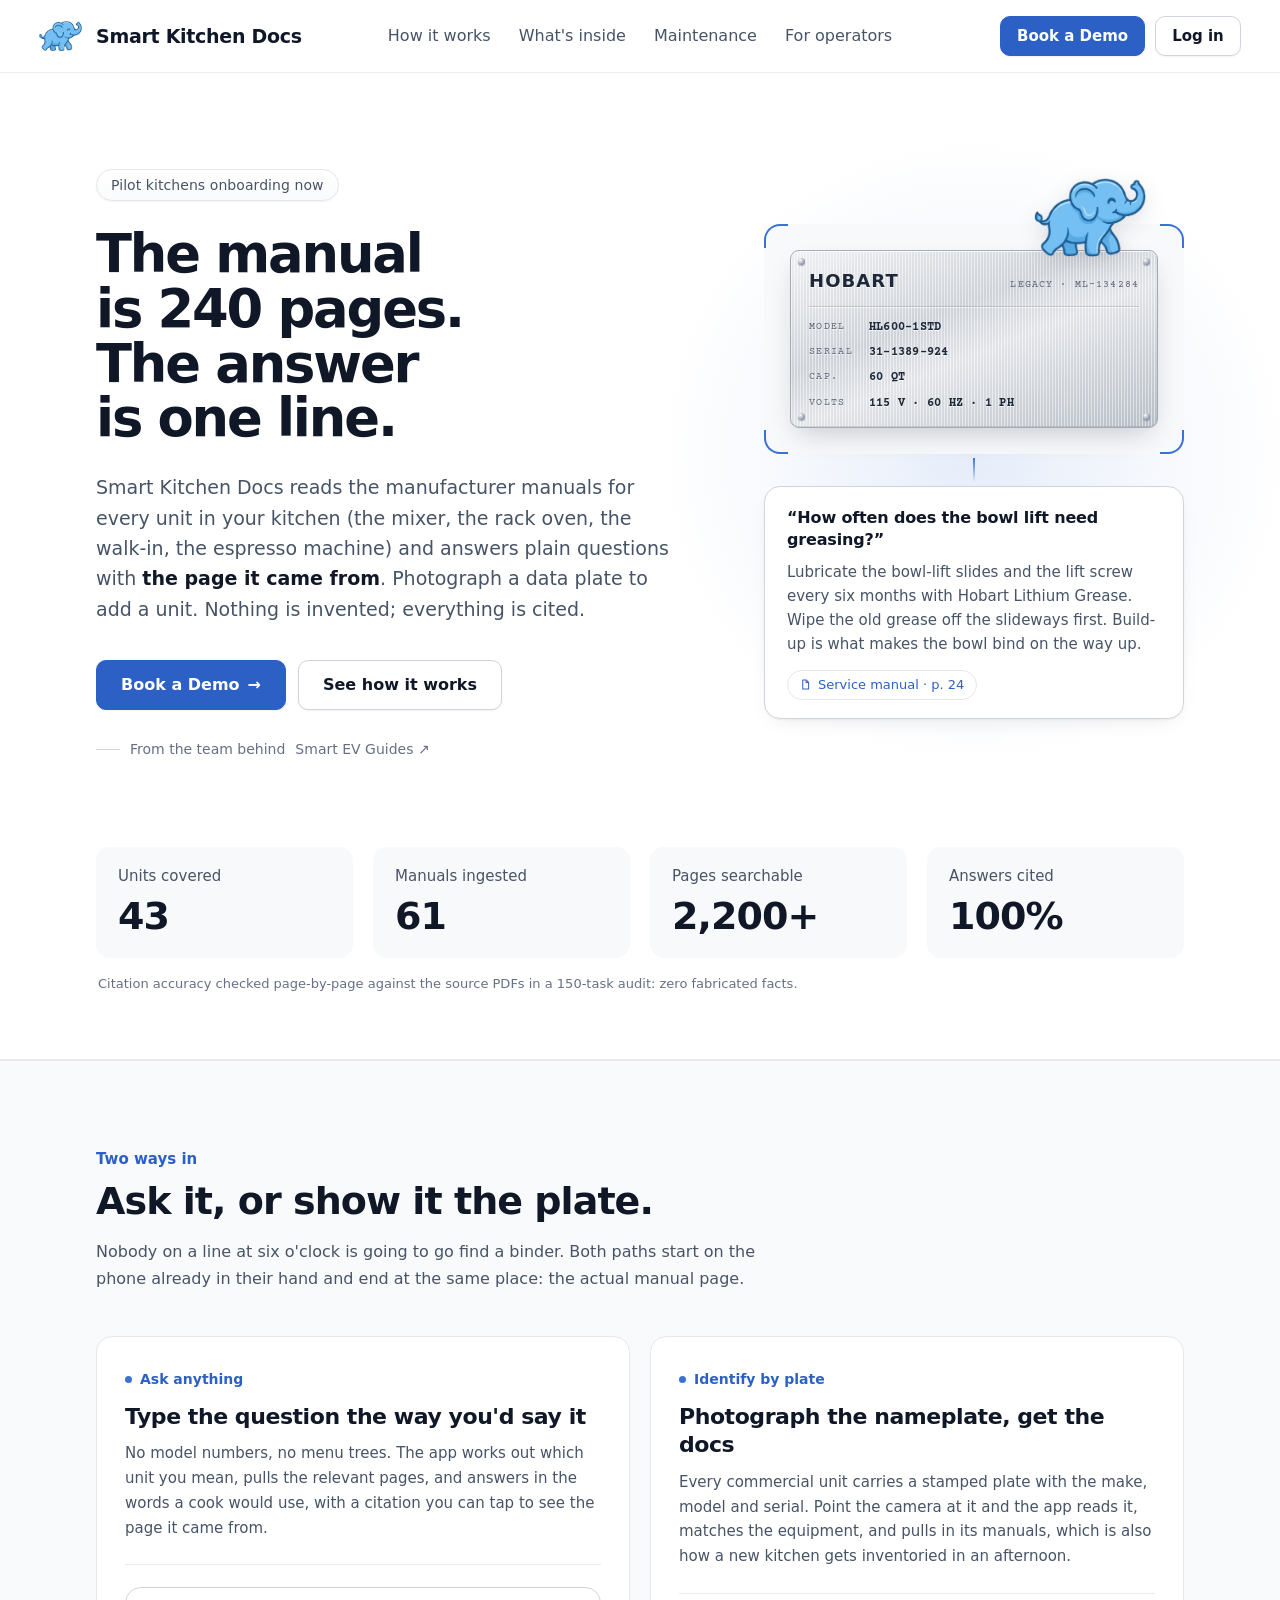
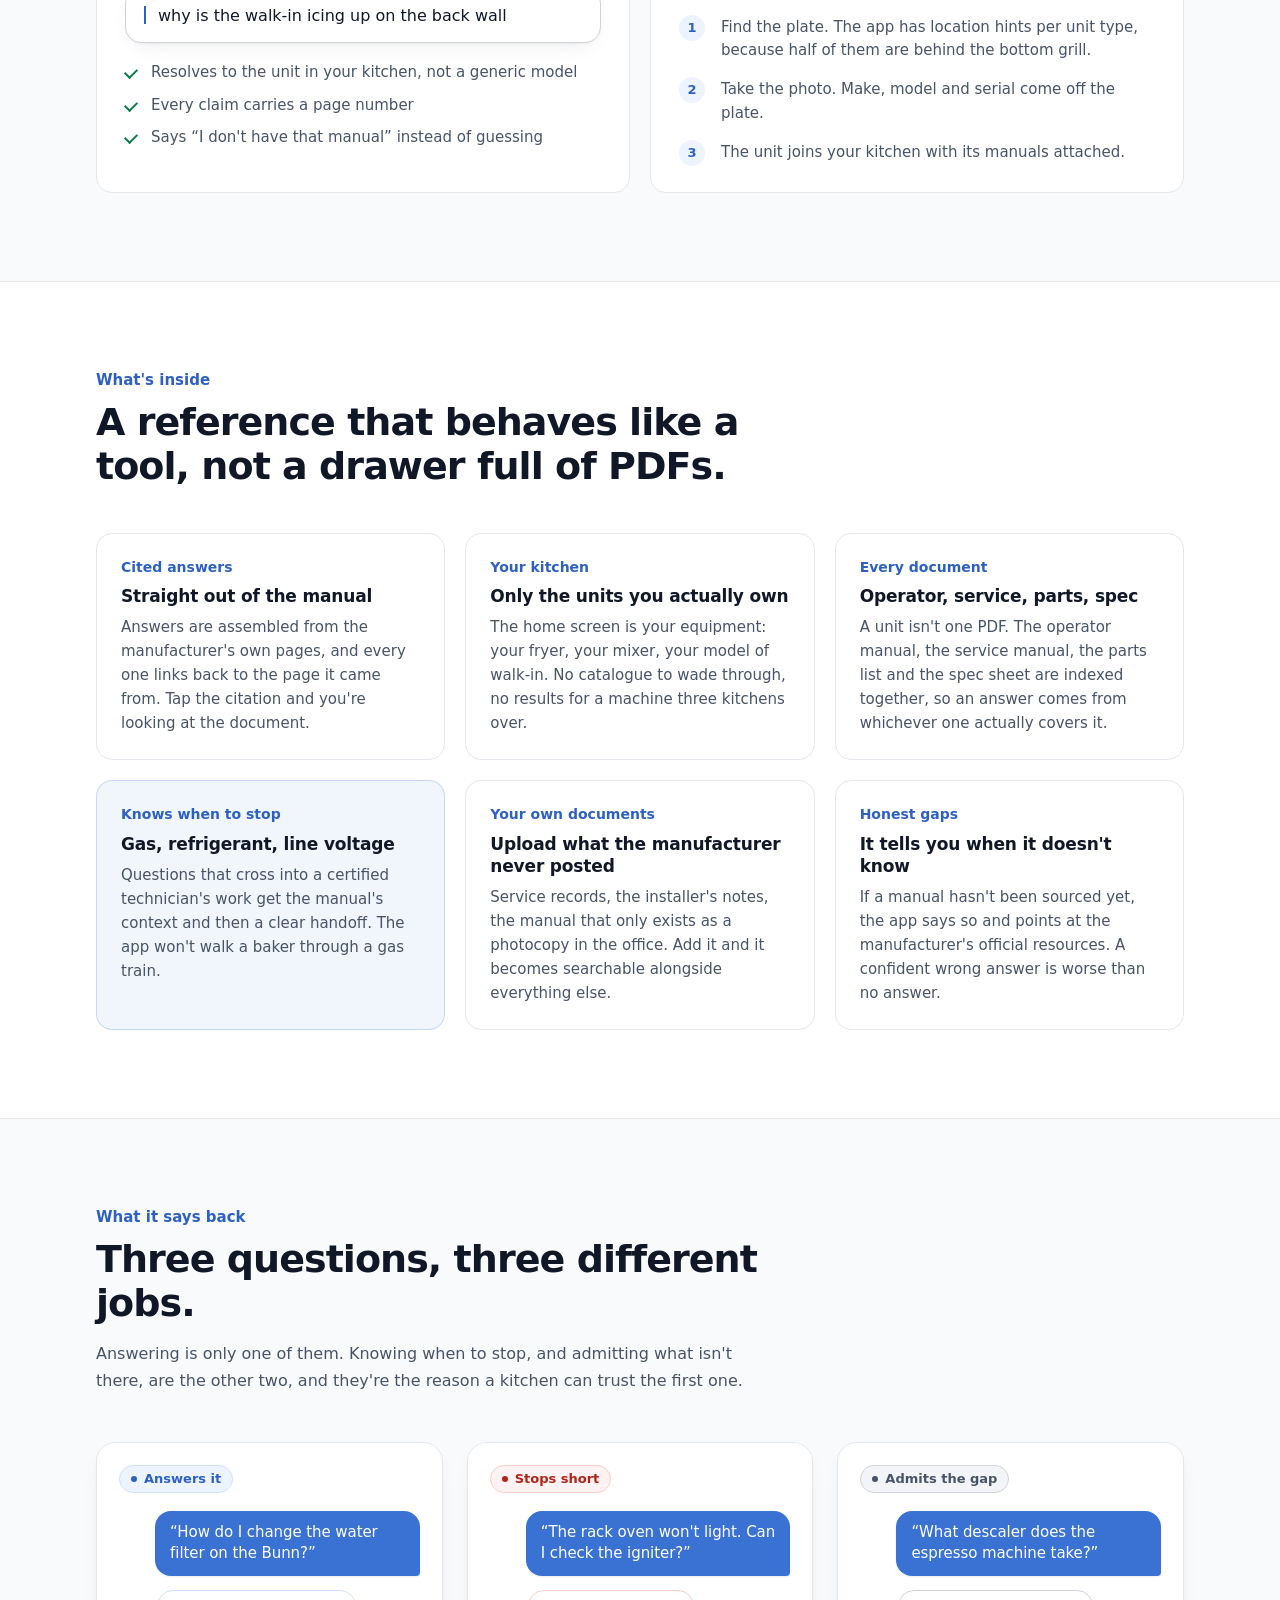
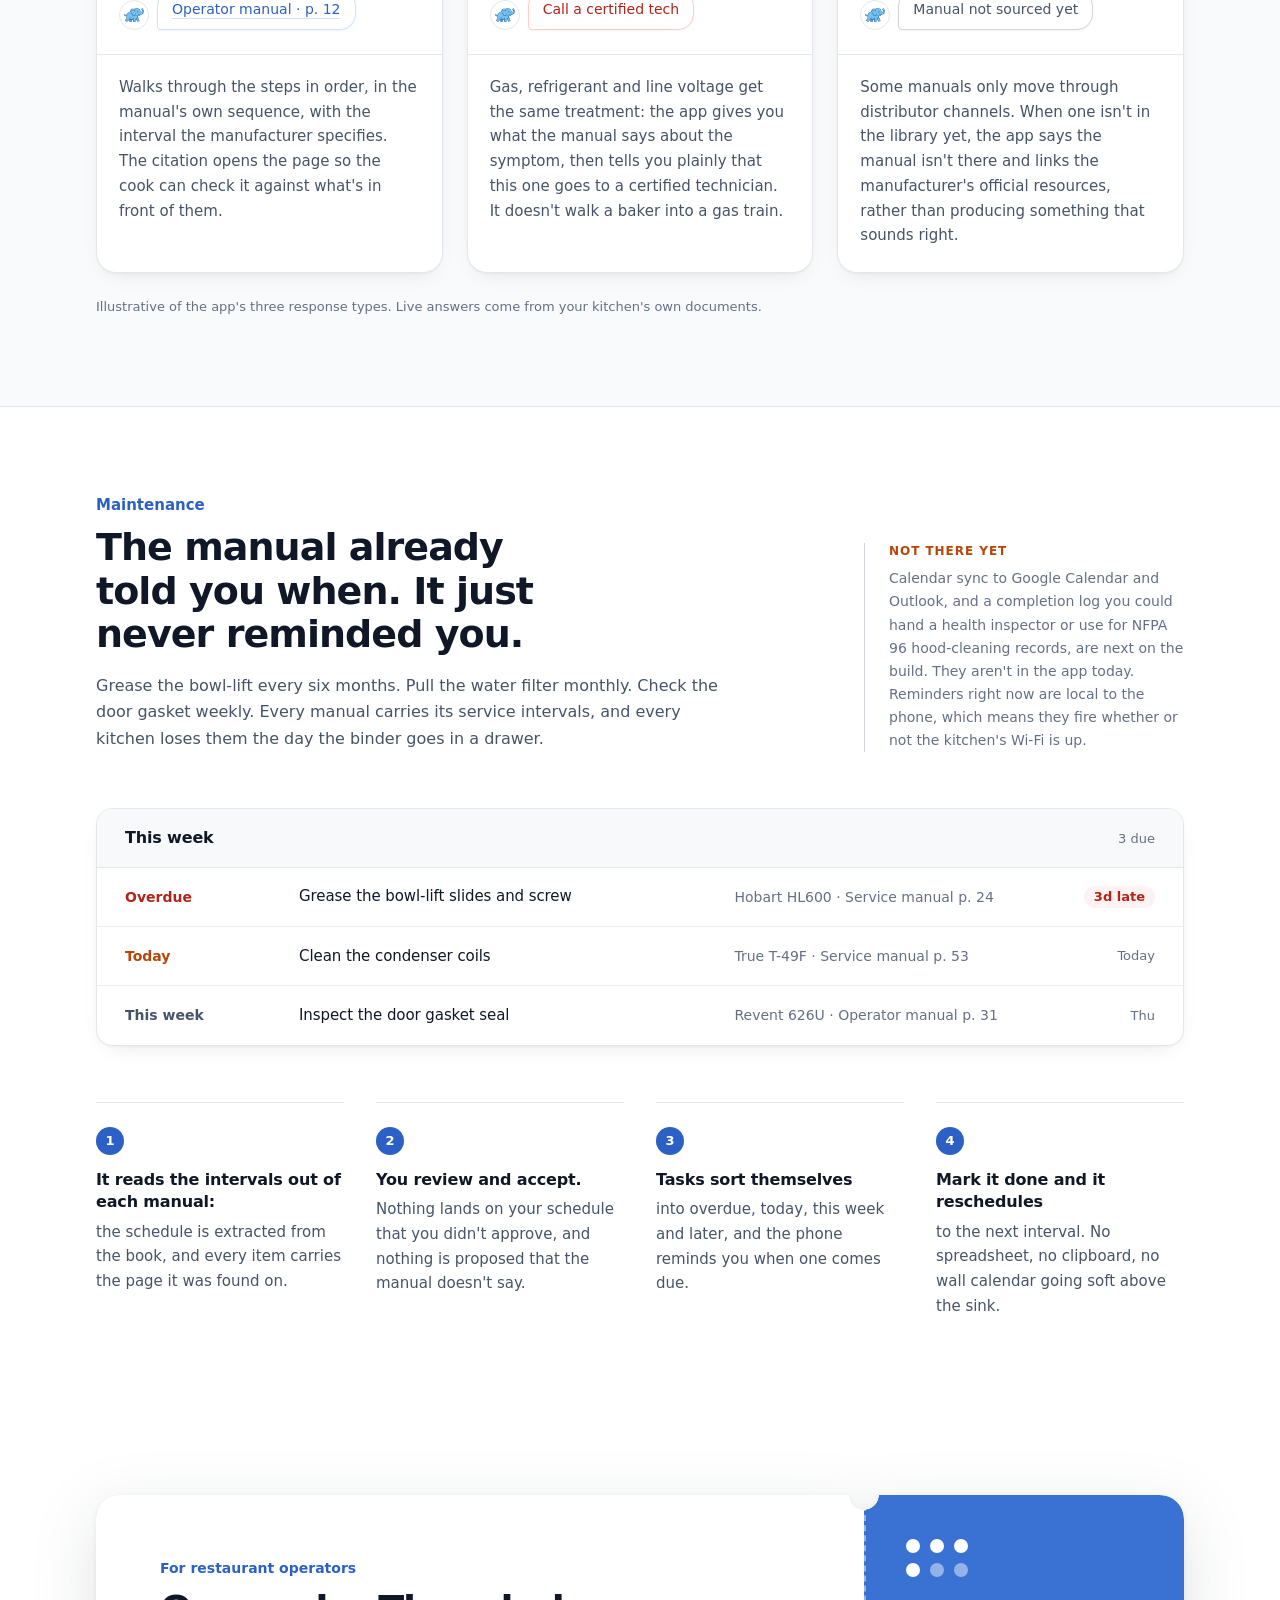
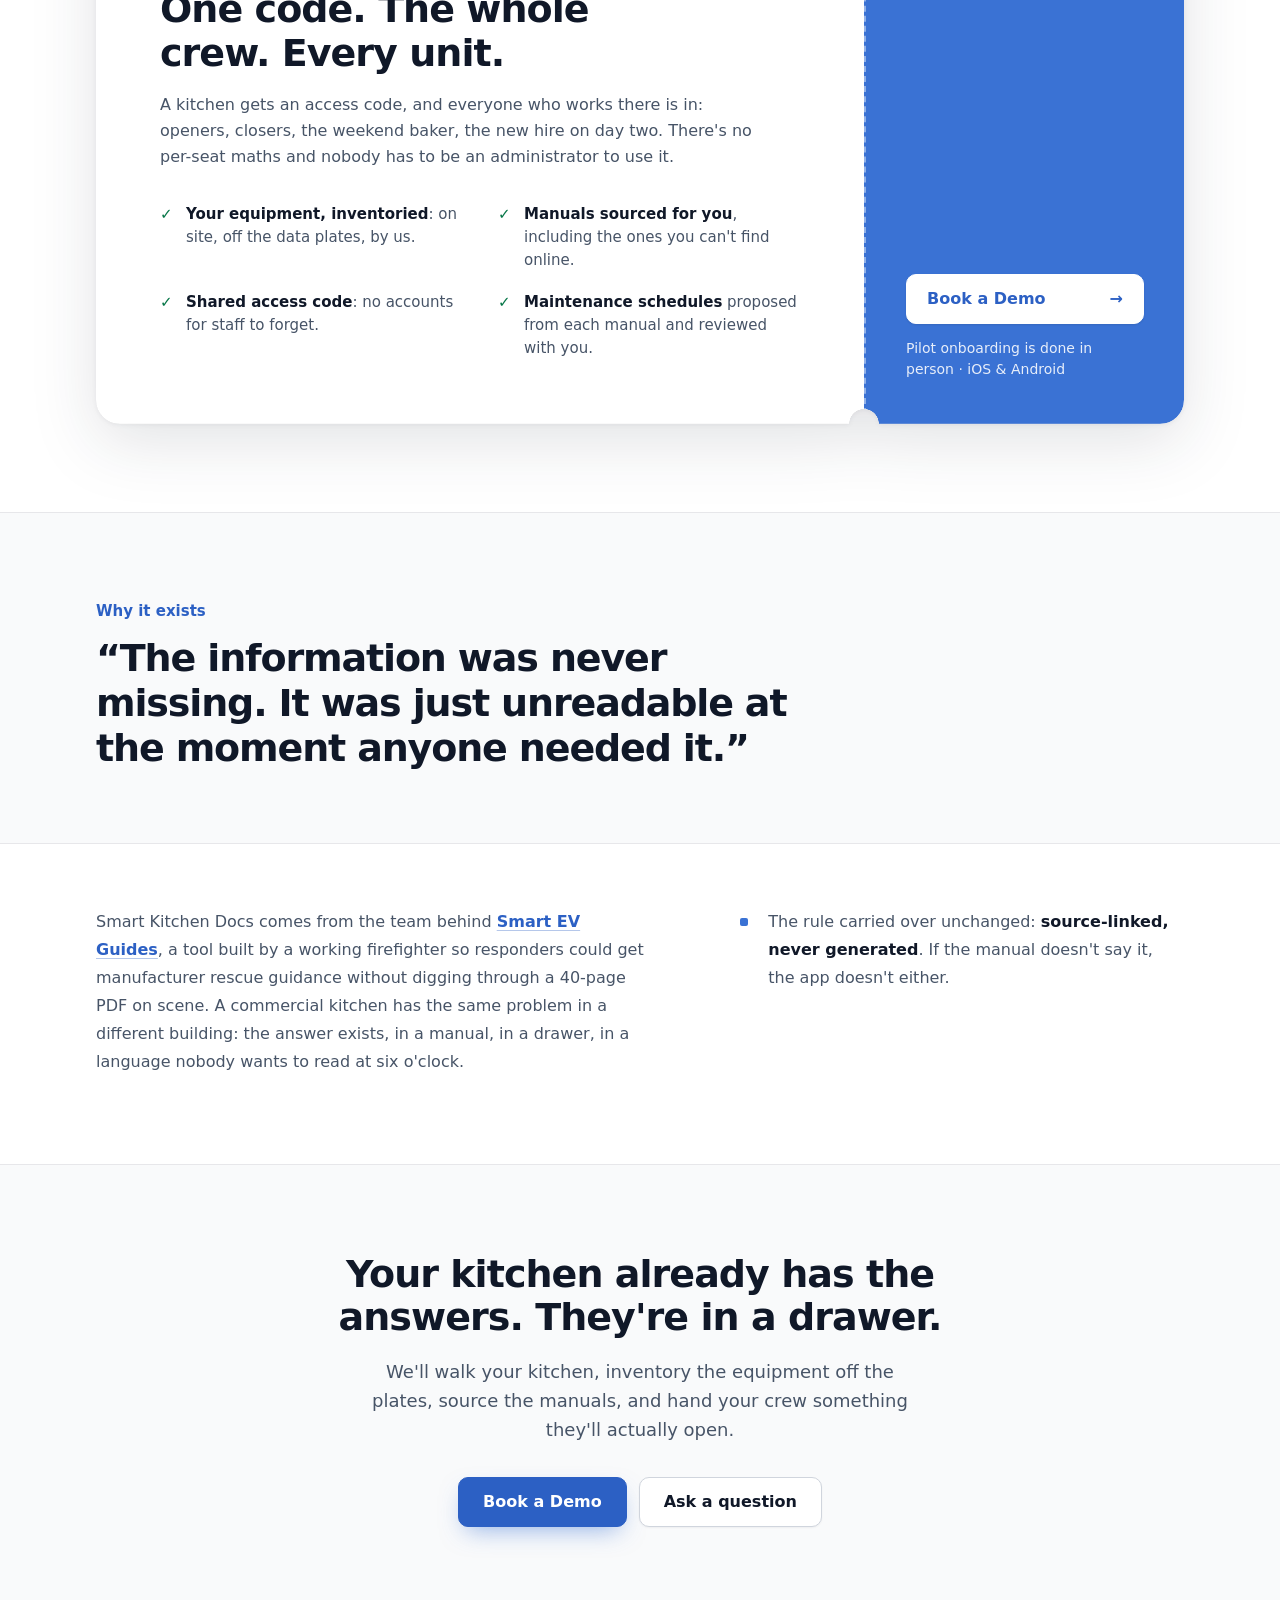
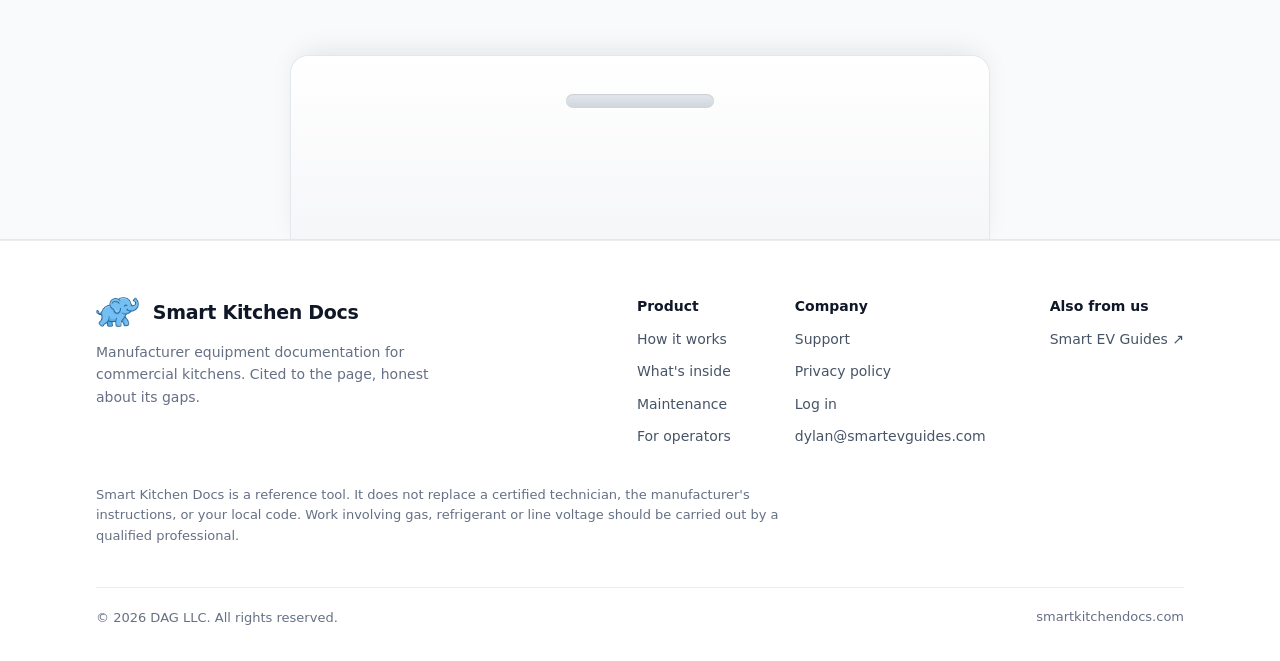
==== commit 2fb859b1: "feat: redesign landing page sections Rework the hero, nav and the lower sections of the landing page" ====
--- a/index.html
+++ b/index.html
@@ -75,10 +75,11 @@
   --muted:var(--faint);
   --flame-hot:var(--accent-text);
 
-  /* Edge to edge like the console, a little over twice its inset: 64px either side (28px on a
-     phone), no centred column. */
+  /* Edge to edge like the console: 96px either side, stepping down to
+     80px at 1140px and 64px at 680px so the hero headline keeps two
+     lines, then 32px on a phone. No centred column. */
   --shell:none;
-  --pad:64px;
+  --pad:96px;
 
   --sans:-apple-system,BlinkMacSystemFont,system-ui,"Segoe UI",Roboto,sans-serif;
   --mono:"Courier Prime",ui-monospace,Consolas,monospace;
@@ -194,6 +195,16 @@
   align-items:center; gap:12px 28px; padding-top:16px; padding-bottom:16px;
 }
 .nav__row>.brand{ grid-area:brand; justify-self:start; }
+/* The logo hangs out into the left margin so "Smart Kitchen Docs" lines up
+   with the hero text below, and the buttons push out into the right margin
+   by the same amount so the two sides mirror. --brand-hang is the mark's
+   rendered width (30px tall) plus the brand gap. Only where the margin is
+   80px or more; below 681px the nav sits on the plain inset. */
+@media (min-width:681px){
+  .nav__row{ --brand-hang:calc(30px * 528 / 370 + 14px); }
+  .nav__row>.brand{ margin-left:calc(-1 * var(--brand-hang)); }
+  .nav__cta{ margin-right:calc(-1 * var(--brand-hang)); }
+}
 .brand{ display:flex; align-items:center; gap:14px; text-decoration:none; color:var(--ink); }
 .brand__mark{ height:30px; width:auto; flex:0 0 auto; }
 .brand__name{ font-family:var(--sans); font-weight:650; font-size:19px; letter-spacing:-.015em; white-space:nowrap; }
@@ -210,7 +221,7 @@
 /* ---------- hero ---------- */
 .hero{ border-bottom:1px solid var(--line); overflow:hidden; }
 /* Text takes the room; the visual is a fixed 420px pinned to the right
-   edge, so both columns meet the same 64px inset as the nav above. */
+   edge, so both columns meet the same --pad inset as the nav above. */
 .hero__grid{
   display:grid; grid-template-columns:minmax(0,1fr) 420px; gap:clamp(48px,6vw,96px);
   align-items:center; padding-top:96px; padding-bottom:72px;
@@ -256,13 +267,13 @@
   padding:26px; border-radius:var(--radius-lg);
   background:var(--tile);
 }
-/* Nellie straddles the plate's right edge: half on its open space (right
-   of the Model / Serial / Cap. values), half out on the section. Her
-   centre sits on the plate edge, 26px in from the finder (its padding),
-   so right = 26px - width/2. Decorative. */
+/* Nellie stands on the plate's top edge at its right end. The plate sits
+   26px in from the finder (its padding), so right = 26px + a 12px inset
+   from the plate's corner; top = 26px + 6px foot overlap - her height.
+   Decorative. */
 .rig__nellie{
-  position:absolute; z-index:2; top:94px; right:-34px;
-  width:120px; height:auto; pointer-events:none;
+  position:absolute; z-index:2; top:-46px; right:38px;
+  width:112px; height:auto; pointer-events:none;
   filter:drop-shadow(0 6px 10px rgba(16,24,40,.12));
 }
 .finder__corner{ position:absolute; width:24px; height:24px; border:2px solid var(--accent); }
@@ -384,6 +395,9 @@
    console has no dark surfaces. */
 .band--sunk{ background:var(--sunk); border-top:1px solid var(--line); border-bottom:1px solid var(--line); }
 .band--dark{ background:var(--bg); color:var(--ink); }
+/* A white band that follows another white band: a hairline marks the seam. */
+.band--rule{ background:var(--bg); border-top:1px solid var(--line); }
+.band--sunk + .band--rule{ border-top:0; }
 .band__head{ max-width:680px; }
 .band__head h2{ margin-top:10px; }
 .band__head .copy{ margin:16px 0 0; }
@@ -449,159 +463,244 @@
 .feat--amber .stencil{ color:var(--accent-text); }
 
 /* ---------- maintenance ---------- */
-.maint{ display:grid; grid-template-columns:1fr 1fr; gap:56px; align-items:start; margin-top:44px; }
-.maint .steps{ margin-top:4px; }
-
-/* The task card is a Today list pane: heading row, rows on hairlines
-   that run edge to edge, status as a tone pill. */
-.tasks{ overflow:hidden; box-shadow:var(--shadow-float); }
+/* Three tiers: the heading with the roadmap note beside it, the week's
+   tasks as one full-width table, then the four steps as columns. */
+.maint__top{
+  display:grid; grid-template-columns:minmax(0,1fr) minmax(0,320px);
+  gap:40px clamp(48px,8vw,128px); align-items:end;
+}
+.maint__top .band__head{ max-width:640px; }
+.maint__top h2{ text-wrap:balance; }
+
+/* Honest-roadmap note: a quiet aside hung off a hairline, in the
+   console's amber for the label only. */
+.next{ padding-left:24px; border-left:1px solid var(--outline-strong); }
+.next .stencil{
+  font-size:12px; font-weight:600; letter-spacing:.08em; text-transform:uppercase;
+  color:var(--tone-today-ink);
+}
+.next p{ margin:8px 0 0; font-size:14px; line-height:1.65; color:var(--faint); }
+
+/* The week's tasks: a console table. Tinted heading row, then one row
+   per task: status, task, source, when. */
+.tasks{ margin-top:56px; overflow:hidden; border-radius:var(--radius-lg); box-shadow:var(--shadow-float); }
 .tasks__head{
   display:flex; align-items:baseline; justify-content:space-between; gap:12px;
-  padding:20px 24px 14px; background:var(--panel);
-}
-.tasks__title{
-  font-family:var(--sans); font-weight:600;
-  font-size:16px; letter-spacing:-.01em;
-}
+  padding:16px 28px; background:var(--tile); border-bottom:1px solid var(--outline);
+}
+.tasks__title{ font-family:var(--sans); font-weight:600; font-size:16px; letter-spacing:-.01em; color:var(--ink); }
 .tasks__head .stencil{ font-size:13px; }
-.bucket{
-  padding:10px 24px; background:var(--sunk); color:var(--dim);
-  border-top:1px solid var(--line); font-size:13px; font-weight:600;
-}
 .task{
-  display:flex; gap:12px; align-items:center; min-height:64px;
-  padding:14px 24px; border-top:1px solid var(--line);
-}
-.task__dot{ width:8px; height:8px; border-radius:50%; flex:0 0 auto; background:var(--outline-strong-hover); }
-.task__dot--over{ background:var(--tone-overdue-ink); }
-.task__dot--now{ background:var(--tone-today-ink); }
-.task__body{ display:block; flex:1; min-width:0; }
-.task__what{ display:block; font-size:15px; font-weight:500; color:var(--ink); line-height:1.4; letter-spacing:-.005em; }
-.task__meta{
-  display:block;
-  font-family:var(--sans); font-weight:400; font-size:14px; letter-spacing:0;
-  text-transform:none; color:var(--faint); margin-top:2px; line-height:1.45;
-}
+  --tone-ink:var(--dim);
+  display:grid; grid-template-columns:150px minmax(0,1.3fr) minmax(0,1fr) 80px;
+  grid-template-areas:"bucket what meta when";
+  align-items:center; column-gap:24px;
+  padding:18px 28px; transition:background-color .15s ease;
+}
+.task + .task{ border-top:1px solid var(--line); }
+.task:hover{ background:var(--sunk); }
+.task--over{ --tone-ink:var(--tone-overdue-ink); }
+.task--now{ --tone-ink:var(--tone-today-ink); }
+.task__bucket{ grid-area:bucket; font-size:14px; font-weight:600; color:var(--tone-ink); }
+.task__what{ grid-area:what; font-size:15px; font-weight:500; color:var(--ink); line-height:1.4; letter-spacing:-.005em; }
+.task__meta{ grid-area:meta; font-size:14px; color:var(--faint); line-height:1.45; }
 .task__when{
-  font-family:var(--sans); font-weight:500; font-size:13px; letter-spacing:0;
-  text-transform:none; color:var(--faint); flex:0 0 auto; white-space:nowrap;
+  grid-area:when; justify-self:end;
+  font-family:var(--sans); font-weight:500; font-size:13px; letter-spacing:0; line-height:22px;
+  text-transform:none; color:var(--faint); white-space:nowrap;
 }
 /* #b42318 on #fef3f2 is 6.0:1. */
 .task__when--over{
-  padding:3px 10px; border-radius:var(--radius-pill);
+  padding:0 10px; border-radius:var(--radius-pill);
   background:var(--tone-overdue-bg); color:var(--tone-overdue-ink); font-weight:600;
 }
-
-/* Honest-roadmap strip: the console's amber banner. */
-.next{
-  margin-top:40px; background:var(--tone-today-bg);
-  border:1px solid var(--tone-today-line);
-  border-radius:12px; padding:18px 22px;
-}
-.next .stencil{ font-weight:600; color:#93370d; }
-.next p{ margin:6px 0 0; font-size:15px; line-height:1.6; color:#93370d; }
+@media (prefers-reduced-motion:reduce){ .task{ transition:none; } }
+
+/* The four steps as columns, each under a hairline and numbered in a
+   solid circle in the Book a Demo blue, lead phrase on its own line
+   above the rest. */
+.maint__steps{
+  display:grid; grid-template-columns:repeat(4,minmax(0,1fr)); gap:32px;
+  list-style:none; margin:56px 0 0; padding:0; counter-reset:mstep;
+}
+.maint__steps li{
+  counter-increment:mstep; padding-top:24px; border-top:1px solid var(--outline);
+  font-size:15px; line-height:1.65; color:var(--dim);
+}
+.maint__steps li::before{
+  content:counter(mstep);
+  display:flex; align-items:center; justify-content:center;
+  width:28px; height:28px; margin-bottom:14px;
+  font-family:var(--sans); font-size:13px; font-weight:600; font-variant-numeric:tabular-nums; line-height:1;
+  color:#fff; background:var(--accent-text);
+  border-radius:var(--radius-pill);
+}
+.maint__steps strong{ display:block; margin-bottom:6px; font-size:16px; font-weight:600; line-height:1.4; letter-spacing:-.01em; color:var(--ink); }
 
 /* ---------- what it says back ---------- */
-.scripts{ display:grid; grid-template-columns:repeat(3,1fr); gap:20px; margin-top:44px; }
-/* Each card carries its own tone; the tone tints the icon badge, the
-   label and a soft wash across the top, never a stripe down the side. */
+.scripts{ display:grid; grid-template-columns:repeat(3,minmax(0,1fr)); gap:24px; margin-top:48px; }
+/* Each card is a snapshot of the app: a tinted chat area where the cook
+   asks (blue bubble, right) and Nellie replies with the outcome (white
+   bubble, left), then the explanation on plain white below. Tone shows in
+   the label pill and the reply bubble's ink and edge. */
 .script{
-  --card-pad:24px;
-  --tone-ink:var(--accent-text); --tone-bg:var(--accent-soft); --tone-line:var(--accent-soft-line); --tone-wash:var(--accent-wash);
-  position:relative; padding:var(--card-pad); display:flex; flex-direction:column;
-  background:linear-gradient(180deg, var(--tone-wash) 0, var(--panel) 140px);
-  box-shadow:var(--shadow-float);
-  transition:transform .2s ease, box-shadow .2s ease, border-color .2s ease;
-}
-.script:hover{
-  transform:translateY(-2px); border-color:var(--outline-strong);
-  box-shadow:0 1px 2px rgba(16,24,40,.04),0 16px 32px -16px rgba(16,24,40,.22);
-}
-.script--stop{ --tone-ink:var(--tone-overdue-ink); --tone-bg:var(--tone-overdue-bg); --tone-line:var(--tone-overdue-line); --tone-wash:#fffbfa; }
-.script--gap{ --tone-ink:var(--dim); --tone-bg:#f2f4f7; --tone-line:var(--outline); --tone-wash:var(--sunk); }
-.script__head{ display:flex; align-items:center; gap:12px; }
-.script__icon{
-  flex:none; display:grid; place-items:center; width:36px; height:36px; border-radius:10px;
+  --tone-ink:var(--accent-text); --tone-bg:var(--accent-soft); --tone-line:var(--accent-soft-line);
+  display:flex; flex-direction:column; overflow:hidden;
+  border-radius:20px; box-shadow:var(--shadow-float);
+}
+.script--stop{ --tone-ink:var(--tone-overdue-ink); --tone-bg:var(--tone-overdue-bg); --tone-line:var(--tone-overdue-line); }
+.script--gap{ --tone-ink:var(--dim); --tone-bg:#f2f4f7; --tone-line:var(--outline-strong); }
+.script__chat{
+  display:flex; flex-direction:column; gap:14px;
+  padding:22px 22px 24px; background:var(--panel); border-bottom:1px solid var(--outline);
+}
+.script__k{
+  align-self:flex-start; display:inline-flex; align-items:center; gap:7px;
+  padding:3px 11px; border-radius:var(--radius-pill);
+  font-family:var(--sans); font-weight:600; font-size:13px; letter-spacing:0; line-height:1.5; text-transform:none;
   color:var(--tone-ink); background:var(--tone-bg); border:1px solid var(--tone-line);
 }
-.script__icon svg{ width:18px; height:18px; }
-.script__k{ font-family:var(--sans); font-weight:600; font-size:14px; letter-spacing:-.005em; text-transform:none; color:var(--tone-ink); }
+.script__k::before{ content:""; width:6px; height:6px; border-radius:50%; background:currentColor; }
 .script__q{
-  font-family:var(--sans); font-weight:600;
-  font-size:17px; letter-spacing:-.015em; line-height:1.4;
-  color:var(--ink); margin:20px 0 0;
-  padding:14px 16px; background:var(--panel);
-  border:1px solid var(--outline); border-radius:14px 14px 14px 4px;
-  box-shadow:var(--shadow);
-}
-.script__a{ font-size:15px; line-height:1.65; color:var(--dim); margin:16px 0 24px; }
-/* The foot bleeds to the card edges so its hairline spans the width. */
-.script__foot{
-  margin:auto calc(var(--card-pad) * -1) calc(var(--card-pad) * -1);
-  padding:14px var(--card-pad);
-  border-top:1px solid var(--line);
-}
-/* Chips are the console's tags: sentence case pills, status by tint. */
+  align-self:flex-end; max-width:88%; margin:4px 0 0; padding:11px 15px;
+  font-family:var(--sans); font-weight:500; font-size:15px; letter-spacing:-.005em; line-height:1.45;
+  color:#fff; background:var(--accent); border-radius:16px 16px 4px 16px;
+  box-shadow:0 1px 2px rgba(16,24,40,.08); text-wrap:pretty;
+}
+.script__reply{ display:flex; align-items:flex-end; gap:8px; }
+.script__avatar{
+  flex:none; display:grid; place-items:center; width:30px; height:30px; border-radius:50%;
+  background:var(--panel); border:1px solid var(--outline);
+}
+.script__avatar img{ width:20px; height:auto; }
 .chip{
-  display:inline-flex; align-items:center; gap:7px;
-  font-family:var(--sans); font-weight:500; font-size:13px; letter-spacing:0; text-transform:none;
-  padding:3px 12px; border-radius:var(--radius-pill); line-height:1.5;
-}
-.chip--cite{ color:var(--accent-text); background:var(--accent-soft); border:1px solid var(--accent-soft-line); }
-.chip--stop{ color:var(--tone-overdue-ink); background:var(--tone-overdue-bg); border:1px solid var(--tone-overdue-line); }
-.chip--gap{ color:var(--dim); background:#f2f4f7; border:1px solid var(--outline); }
-@media (prefers-reduced-motion:reduce){ .script, .script:hover{ transition:none; transform:none; } }
+  padding:9px 14px; border-radius:16px 16px 16px 4px;
+  font-family:var(--sans); font-weight:500; font-size:14px; letter-spacing:0; line-height:1.4; text-transform:none;
+  color:var(--tone-ink); background:var(--panel); border:1px solid var(--tone-line);
+  box-shadow:0 1px 2px rgba(16,24,40,.05);
+}
+.chip--cite{ text-decoration:underline; text-decoration-color:var(--accent-soft-line); text-decoration-thickness:1px; text-underline-offset:4px; }
+.script__a{ margin:0; padding:20px 22px 24px; font-size:15px; line-height:1.65; color:var(--dim); text-wrap:pretty; }
 .scripts__foot{
-  margin-top:24px; font-family:var(--sans); font-size:13px;
-  letter-spacing:0; color:var(--faint);
-}
-
-/* ---------- operators: the console's soft accent panel ---------- */
+  margin:24px 0 0; font-family:var(--sans); font-size:13px; letter-spacing:0; color:var(--faint);
+}
+
+/* ---------- operators: an admission ticket ---------- */
+/* A white main panel and a blue stub, joined on a perforated seam with
+   real notches cut at its ends (a mask, so the page shows through). The
+   drop shadow sits on the wrapper so it follows the notched outline. */
+#operators .shell{ filter:drop-shadow(0 1px 2px rgba(16,24,40,.06)) drop-shadow(0 18px 32px rgba(16,24,40,.12)); }
 .ops{
-  background:var(--accent-wash); color:var(--ink);
-  border:1px solid var(--accent-soft-line);
-  border-radius:20px; padding:52px clamp(26px,5vw,60px);
-  position:relative; overflow:hidden;
+  --stub:320px; --notch:15px;
+  display:grid; grid-template-columns:minmax(0,1fr) var(--stub);
+  border-radius:24px; overflow:hidden; background:var(--panel);
+  -webkit-mask:
+    radial-gradient(circle var(--notch) at calc(100% - var(--stub)) 0, transparent 97%, #000) top / 100% 51% no-repeat,
+    radial-gradient(circle var(--notch) at calc(100% - var(--stub)) 100%, transparent 97%, #000) bottom / 100% 51% no-repeat;
+          mask:
+    radial-gradient(circle var(--notch) at calc(100% - var(--stub)) 0, transparent 97%, #000) top / 100% 51% no-repeat,
+    radial-gradient(circle var(--notch) at calc(100% - var(--stub)) 100%, transparent 97%, #000) bottom / 100% 51% no-repeat;
 }
 .ops__glow{ display:none; }
-.ops__inner{ position:relative; max-width:740px; }
+.ops__inner{ padding:clamp(40px,5vw,64px); }
 .ops .stencil{ font-weight:600; }
-.ops h2{ margin-top:10px; }
-.ops .copy{ color:var(--dim); margin:16px 0 0; max-width:580px; }
-.ops__list{ list-style:none; margin:30px 0 0; padding:0; display:grid; grid-template-columns:1fr 1fr; gap:14px 32px; max-width:680px; }
-.ops__list li{ display:flex; gap:12px; align-items:flex-start; font-size:15px; line-height:1.5; color:var(--dim); }
+.ops h2{ margin-top:10px; max-width:560px; text-wrap:balance; }
+.ops .copy{ color:var(--dim); margin:16px 0 0; max-width:600px; }
+.ops__list{ list-style:none; margin:32px 0 0; padding:0; display:grid; grid-template-columns:1fr 1fr; gap:18px 36px; max-width:680px; }
+.ops__list li{ display:flex; gap:12px; align-items:flex-start; font-size:15px; line-height:1.55; color:var(--dim); }
 .ops__list b{ color:var(--ink); font-weight:600; }
-.ops__list .tick{
-  display:inline-flex; align-items:center; justify-content:center;
-  width:22px; height:22px; margin-top:0; border-radius:50%;
-  background:var(--ok-bg); color:var(--ok); font-size:12px; font-weight:700; line-height:1;
-  flex:0 0 auto;
-}
-.ops__cta{ display:flex; flex-wrap:wrap; align-items:center; gap:16px; margin-top:34px; }
-.ops__fine{ font-family:var(--sans); font-size:14px; letter-spacing:0; color:var(--faint); }
+.ops__list .tick{ flex:0 0 auto; width:14px; color:var(--ok); font-size:15px; font-weight:700; line-height:1.55; }
+
+/* The stub: the brand blue, perforated along its left edge, a six-dot
+   mark up top (the "code"), the call to action at the foot. */
+.ops__stub{
+  display:flex; flex-direction:column; justify-content:space-between; gap:48px;
+  padding:clamp(32px,4vw,44px) clamp(28px,3.4vw,40px);
+  background:var(--accent); color:#fff;
+  border-left:2px dashed rgba(255,255,255,.45);
+}
+/* One 14px dot; the other five are box-shadows, so the mark is 62x38px
+   but only takes up the first dot's box in layout. */
+.ops__dots{
+  display:block; width:14px; height:14px; border-radius:50%; background:#fff;
+  box-shadow:24px 0 #fff, 48px 0 #fff, 0 24px #fff, 24px 24px rgba(255,255,255,.45), 48px 24px rgba(255,255,255,.45);
+  margin-bottom:24px;
+}
+.ops__cta{ display:flex; flex-direction:column; gap:14px; }
+.ops__cta .btn{
+  width:100%; min-height:50px; padding:13px 20px; justify-content:space-between; font-size:16px;
+  color:var(--accent-text); background:#fff; border-color:#fff;
+  box-shadow:0 1px 2px rgba(16,24,40,.12);
+}
+.ops__cta .btn:hover{ background:var(--accent-soft); border-color:var(--accent-soft); }
+.ops__cta .btn:active{ background:var(--accent-soft-line); border-color:var(--accent-soft-line); }
+.ops__fine{ font-family:var(--sans); font-size:14px; line-height:1.5; letter-spacing:0; color:rgba(255,255,255,.88); }
 
 /* ---------- founder ---------- */
-.founder{ max-width:760px; margin:0 auto; text-align:center; }
+/* Two bands: the quote alone on grey, then the story and the rule it
+   left behind as two columns on white. The quote takes the section
+   heading's size; the prose is the page's 16px copy. */
+.founder__top{ background:var(--sunk); border-top:1px solid var(--line); border-bottom:1px solid var(--line); padding:88px 0 72px; }
 .founder__quote{
   font-family:var(--sans); font-weight:700;
-  font-size:clamp(24px,3vw,32px); line-height:1.3; letter-spacing:-.025em;
-  margin:18px 0 0; color:var(--ink);
-}
-/* The quote is centred; the prose under it is not. */
-.founder .copy{ max-width:600px; margin:22px auto 0; text-align:left; }
+  font-size:clamp(28px,3.4vw,38px); line-height:1.18; letter-spacing:-.03em;
+  margin:14px 0 0; max-width:860px; color:var(--ink);
+  text-wrap:balance;
+}
+.founder__body{
+  display:grid; grid-template-columns:minmax(0,1.25fr) minmax(0,1fr); gap:32px clamp(40px,7vw,112px);
+  padding-top:64px; padding-bottom:88px;
+}
+.founder__body .copy{ margin:0; max-width:620px; line-height:1.75; }
+.founder__body strong{ color:var(--ink); font-weight:600; }
+/* The rule, marked with a small accent square on its first line. */
+.founder__rule{ position:relative; padding-left:28px; }
+.founder__rule::before{
+  content:""; position:absolute; left:0; top:calc(.875em - 4px);
+  width:8px; height:8px; border-radius:2px; background:var(--accent);
+}
 .inlineLink{ color:var(--accent-text); font-weight:600; text-decoration:underline; text-decoration-color:rgba(44,96,196,.35); text-underline-offset:3px; }
 .inlineLink:hover{ text-decoration-color:currentColor; }
 
-/* ---------- closing: a flat tile, like the console's figures ---------- */
-.close{
-  background:var(--tile);
-  border:0; border-radius:20px;
-  padding:60px 24px; text-align:center;
-}
-.close__nellie{ width:88px; height:auto; margin:0 auto 20px; }
-.close h2{ max-width:700px; margin:0 auto; }
-.close .lede{ max-width:540px; margin:16px auto 0; }
-.close__cta{ display:flex; flex-wrap:wrap; gap:12px; justify-content:center; margin-top:30px; }
+/* ---------- closing: a tile with a drawer at its foot ---------- */
+/* The grey runs the full width of the section, and the section has no
+   bottom padding, so the drawer sits flush on its foot and the section's
+   overflow clips whatever slides out. */
+.band--close{ padding-bottom:0; overflow:hidden; }
+.close{ position:relative; text-align:center; }
+.close h2{ max-width:760px; margin:0 auto; text-wrap:balance; }
+.close .lede{ max-width:560px; margin:18px auto 0; text-wrap:pretty; }
+.close__cta{ display:flex; flex-wrap:wrap; gap:12px; justify-content:center; margin-top:32px; }
+.close__cta .btn{ min-height:50px; padding:13px 24px; font-size:16px; }
+.close__cta .btn--primary{ box-shadow:0 10px 24px -8px rgba(58,114,212,.55); }
+
+/* Nellie waits hidden behind the drawer front. Hovering the drawer
+   slides it down until only its lip shows below her, and lets her rise
+   a little, so the whole of her appears. Decorative. */
+.close__scene{
+  position:relative; width:min(700px,100%); height:280px; margin:32px auto 0;
+}
+.close__nellie{
+  position:absolute; left:50%; bottom:56px; width:150px; height:auto; margin:0;
+  transform:translateX(-50%);
+  transition:transform .55s cubic-bezier(.22,1,.36,1);
+}
+.close__drawer{
+  position:absolute; left:0; right:0; top:96px; height:200px;
+  border:1px solid var(--outline); border-bottom:0; border-radius:18px 18px 0 0;
+  background:linear-gradient(180deg,#ffffff 0%,#f5f6f8 100%);
+  box-shadow:0 -10px 30px -12px rgba(16,24,40,.14), inset 0 1px 0 #fff;
+  transition:transform .55s cubic-bezier(.22,1,.36,1);
+}
+.close__handle{
+  position:absolute; left:50%; top:38px; width:148px; height:14px; transform:translateX(-50%);
+  border-radius:var(--radius-pill);
+  background:linear-gradient(180deg,#e4e7ec,#d0d5dd);
+  box-shadow:inset 0 1px 1px rgba(16,24,40,.12), 0 1px 0 #fff;
+}
+.close__scene:hover .close__drawer{ transform:translateY(156px); }
+.close__scene:hover .close__nellie{ transform:translateX(-50%) translateY(-14px); }
+@media (prefers-reduced-motion:reduce){ .close__drawer, .close__nellie{ transition:none; } }
 
 /* ---------- footer: light, on a hairline ---------- */
 .foot{ background:var(--bg); color:var(--dim); border-top:1px solid var(--line); }
@@ -641,19 +740,35 @@
 }
 @media (max-width:940px){
   .ways{ grid-template-columns:1fr; }
-  .maint{ grid-template-columns:1fr; gap:40px; }
+  .maint__top{ grid-template-columns:1fr; align-items:start; }
+  .founder__body{ grid-template-columns:1fr; }
+  .ops{ grid-template-columns:1fr; -webkit-mask:none; mask:none; }
+  .ops__stub{ border-left:0; border-top:2px dashed rgba(255,255,255,.45); flex-direction:row; align-items:flex-end; gap:32px; }
+  .ops__dots{ margin-bottom:0; flex:none; align-self:flex-start; }
+  .ops__cta{ flex:1; max-width:360px; margin-left:auto; }
+  .task{
+    grid-template-columns:120px minmax(0,1fr) auto;
+    grid-template-areas:"bucket what when" "bucket meta when";
+    row-gap:2px;
+  }
+  .maint__steps{ grid-template-columns:repeat(2,minmax(0,1fr)); gap:36px 32px; }
   .feats{ grid-template-columns:1fr 1fr; }
-  .scripts{ grid-template-columns:1fr; }
+  .scripts{ grid-template-columns:1fr; max-width:600px; }
   .nav__links{ display:none; }
   .foot__row{ flex-direction:column; }
 }
-/* Phones: smaller, so her outer half fits the page gutter and her inner
-   half stays clear of the values column on a 320px screen. */
+/* Phones: a little smaller; top keeps the same 6px foot overlap. */
 @media (max-width:475px){
-  .rig__nellie{ top:98px; right:-14px; width:80px; }
+  .rig__nellie{ top:-30px; width:88px; }
+}
+@media (max-width:1140px){
+  :root{ --pad:80px; }
+}
+@media (max-width:680px){
+  :root{ --pad:64px; }
 }
 @media (max-width:640px){
-  :root{ --pad:28px; }
+  :root{ --pad:32px; }
   body{ font-size:16px; }
   .brand__name{ font-size:17px; }
   /* Under 640px the nav has room for one button. Log in is the one a
@@ -666,10 +781,22 @@
   .spec__v{ font-size:30px; }
   .feats{ grid-template-columns:1fr; }
   .ops__list{ grid-template-columns:1fr; }
-  .ops{ padding:36px 22px; }
+  .ops__inner{ padding:36px 22px; }
+  .ops__stub{ padding:28px 22px; }
+  .ops__stub{ flex-direction:column; align-items:stretch; gap:0; }
+  .ops__dots{ margin-bottom:48px; }
+  .ops__cta{ max-width:none; margin-left:0; }
   .way,.feat{ padding:22px; }
-  .script{ --card-pad:22px; }
-  .tasks__head,.bucket,.task{ padding-left:18px; padding-right:18px; }
+  .tasks__head{ padding:14px 18px; }
+  .founder__top{ padding:64px 0 52px; }
+  .founder__body{ padding-top:44px; padding-bottom:64px; }
+  .task{
+    grid-template-columns:minmax(0,1fr) auto;
+    grid-template-areas:"bucket when" "what what" "meta meta";
+    row-gap:4px; padding:16px 18px;
+  }
+  .task__bucket{ font-size:13px; }
+  .maint__steps{ grid-template-columns:1fr; gap:28px; }
   .foot__cols{ gap:36px; }
 }
 @media (max-width:430px){
@@ -677,7 +804,7 @@
   .brand{ gap:10px; }
   .brand__name{ font-size:16px; }
   .btn--login{ padding:8px 14px; font-size:14px; }
-  .hero__cta .btn{ flex:1 1 100%; }
+  .hero__cta .btn, .close__cta .btn{ flex:1 1 100%; }
   .spec__k{ font-size:14px; }
   .spec__v{ font-size:28px; }
 }
@@ -887,7 +1014,7 @@
 </section>
 
 <!-- ===================== WHAT IT SAYS BACK ===================== -->
-<section class="band band--dark on-dark">
+<section class="band band--sunk">
   <div class="shell">
     <div class="band__head">
       <div class="stencil stencil--lead">What it says back</div>
@@ -897,33 +1024,39 @@
 
     <div class="scripts">
       <article class="script script--answer">
-        <div class="script__head">
-          <span class="script__icon" aria-hidden="true"><svg viewBox="0 0 24 24" fill="none" stroke="currentColor" stroke-width="1.8" stroke-linecap="round" stroke-linejoin="round"><path d="M2 5.5A1.5 1.5 0 0 1 3.5 4H9a3 3 0 0 1 3 3v13a2.5 2.5 0 0 0-2.5-2.5h-6A1.5 1.5 0 0 1 2 16z"/><path d="M22 5.5A1.5 1.5 0 0 0 20.5 4H15a3 3 0 0 0-3 3v13a2.5 2.5 0 0 1 2.5-2.5h6a1.5 1.5 0 0 0 1.5-1.5z"/></svg></span>
+        <div class="script__chat">
           <div class="script__k">Answers it</div>
+          <p class="script__q">“How do I change the water filter on the Bunn?”</p>
+          <div class="script__reply">
+            <span class="script__avatar" aria-hidden="true"><img src="assets/nellie.png" alt="" width="20" height="14"></span>
+            <span class="chip chip--cite">Operator manual · p. 12</span>
+          </div>
         </div>
-        <p class="script__q">“How do I change the water filter on the Bunn?”</p>
         <p class="script__a">Walks through the steps in order, in the manual's own sequence, with the interval the manufacturer specifies. The citation opens the page so the cook can check it against what's in front of them.</p>
-        <div class="script__foot"><span class="chip chip--cite">Operator manual · p. 12</span></div>
       </article>
 
       <article class="script script--stop">
-        <div class="script__head">
-          <span class="script__icon" aria-hidden="true"><svg viewBox="0 0 24 24" fill="none" stroke="currentColor" stroke-width="1.8" stroke-linecap="round" stroke-linejoin="round"><path d="M12 3 3 6.5v5.2c0 4.6 3.8 8.3 9 9.3 5.2-1 9-4.7 9-9.3V6.5z"/><path d="M12 8.5v4"/><path d="M12 16h.01"/></svg></span>
+        <div class="script__chat">
           <div class="script__k">Stops short</div>
+          <p class="script__q">“The rack oven won't light. Can I check the igniter?”</p>
+          <div class="script__reply">
+            <span class="script__avatar" aria-hidden="true"><img src="assets/nellie.png" alt="" width="20" height="14"></span>
+            <span class="chip chip--stop">Call a certified tech</span>
+          </div>
         </div>
-        <p class="script__q">“The rack oven won't light. Can I check the igniter?”</p>
         <p class="script__a">Gas, refrigerant and line voltage get the same treatment: the app gives you what the manual says about the symptom, then tells you plainly that this one goes to a certified technician. It doesn't walk a baker into a gas train.</p>
-        <div class="script__foot"><span class="chip chip--stop">Call a certified tech</span></div>
       </article>
 
       <article class="script script--gap">
-        <div class="script__head">
-          <span class="script__icon" aria-hidden="true"><svg viewBox="0 0 24 24" fill="none" stroke="currentColor" stroke-width="1.8" stroke-linecap="round" stroke-linejoin="round"><circle cx="11" cy="11" r="6.5"/><path d="m20 20-4.4-4.4"/><path d="M9.2 9.3a1.9 1.9 0 0 1 3.6.7c0 1.2-1.8 1.6-1.8 2.6"/><path d="M11 14.6h.01"/></svg></span>
+        <div class="script__chat">
           <div class="script__k">Admits the gap</div>
+          <p class="script__q">“What descaler does the espresso machine take?”</p>
+          <div class="script__reply">
+            <span class="script__avatar" aria-hidden="true"><img src="assets/nellie.png" alt="" width="20" height="14"></span>
+            <span class="chip chip--gap">Manual not sourced yet</span>
+          </div>
         </div>
-        <p class="script__q">“What descaler does the espresso machine take?”</p>
         <p class="script__a">Some manuals only move through distributor channels. When one isn't in the library yet, the app says the manual isn't there and links the manufacturer's official resources, rather than producing something that sounds right.</p>
-        <div class="script__foot"><span class="chip chip--gap">Manual not sourced yet</span></div>
       </article>
     </div>
 
@@ -932,66 +1065,55 @@
 </section>
 
 <!-- ===================== MAINTENANCE ===================== -->
-<section id="maintenance" class="band band--sunk">
+<section id="maintenance" class="band band--rule">
   <div class="shell">
-    <div class="band__head">
-      <div class="stencil stencil--lead">Maintenance</div>
-      <h2 class="display">The manual already told you when. It just never reminded you.</h2>
-      <p class="copy">Grease the bowl-lift every six months. Pull the water filter monthly. Check the door gasket weekly. Every manual carries its service intervals, and every kitchen loses them the day the binder goes in a drawer.</p>
-    </div>
-
-    <div class="maint">
-      <div>
-        <ol class="steps">
-          <li><strong>It reads the intervals out of each manual</strong>: the schedule is extracted from the book, and every item carries the page it was found on.</li>
-          <li><strong>You review and accept.</strong> Nothing lands on your schedule that you didn't approve, and nothing is proposed that the manual doesn't say.</li>
-          <li><strong>Tasks sort themselves</strong> into overdue, today, this week and later, and the phone reminds you when one comes due.</li>
-          <li><strong>Mark it done and it reschedules</strong> to the next interval. No spreadsheet, no clipboard, no wall calendar going soft above the sink.</li>
-        </ol>
-      </div>
-
-      <div class="tasks">
-        <div class="tasks__head">
-          <span class="tasks__title">This week</span>
-          <span class="stencil" style="color:var(--muted);">3 due</span>
-        </div>
-
-        <div class="bucket stencil">Overdue</div>
-        <div class="task">
-          <span class="task__dot task__dot--over" aria-hidden="true"></span>
-          <span class="task__body">
-            <span class="task__what">Grease the bowl-lift slides and screw</span>
-            <span class="task__meta">Hobart HL600 · Service manual p. 24</span>
-          </span>
-          <span class="task__when task__when--over">3d late</span>
-        </div>
-
-        <div class="bucket stencil">Today</div>
-        <div class="task">
-          <span class="task__dot task__dot--now" aria-hidden="true"></span>
-          <span class="task__body">
-            <span class="task__what">Clean the condenser coils</span>
-            <span class="task__meta">True T-49F · Service manual p. 53</span>
-          </span>
-          <span class="task__when">Today</span>
-        </div>
-
-        <div class="bucket stencil">This week</div>
-        <div class="task">
-          <span class="task__dot" aria-hidden="true"></span>
-          <span class="task__body">
-            <span class="task__what">Inspect the door gasket seal</span>
-            <span class="task__meta">Revent 626U · Operator manual p. 31</span>
-          </span>
-          <span class="task__when">Thu</span>
-        </div>
-      </div>
-    </div>
-
-    <div class="next">
-      <div class="stencil">Not there yet</div>
-      <p>Calendar sync to Google Calendar and Outlook, and a completion log you could hand a health inspector or use for NFPA 96 hood-cleaning records, are next on the build. They aren't in the app today. Reminders right now are local to the phone, which means they fire whether or not the kitchen's Wi-Fi is up.</p>
-    </div>
+    <div class="maint__top">
+      <div class="band__head">
+        <div class="stencil stencil--lead">Maintenance</div>
+        <h2 class="display">The manual already told you when. It just never reminded you.</h2>
+        <p class="copy">Grease the bowl-lift every six months. Pull the water filter monthly. Check the door gasket weekly. Every manual carries its service intervals, and every kitchen loses them the day the binder goes in a drawer.</p>
+      </div>
+
+      <div class="next">
+        <div class="stencil">Not there yet</div>
+        <p>Calendar sync to Google Calendar and Outlook, and a completion log you could hand a health inspector or use for NFPA 96 hood-cleaning records, are next on the build. They aren't in the app today. Reminders right now are local to the phone, which means they fire whether or not the kitchen's Wi-Fi is up.</p>
+      </div>
+    </div>
+
+    <div class="tasks">
+      <div class="tasks__head">
+        <span class="tasks__title">This week</span>
+        <span class="stencil" style="color:var(--muted);">3 due</span>
+      </div>
+
+      <div class="task task--over">
+        <span class="task__bucket">Overdue</span>
+        <span class="task__what">Grease the bowl-lift slides and screw</span>
+        <span class="task__meta">Hobart HL600 · Service manual p. 24</span>
+        <span class="task__when task__when--over">3d late</span>
+      </div>
+
+      <div class="task task--now">
+        <span class="task__bucket">Today</span>
+        <span class="task__what">Clean the condenser coils</span>
+        <span class="task__meta">True T-49F · Service manual p. 53</span>
+        <span class="task__when">Today</span>
+      </div>
+
+      <div class="task">
+        <span class="task__bucket">This week</span>
+        <span class="task__what">Inspect the door gasket seal</span>
+        <span class="task__meta">Revent 626U · Operator manual p. 31</span>
+        <span class="task__when">Thu</span>
+      </div>
+    </div>
+
+    <ol class="maint__steps">
+      <li><strong>It reads the intervals out of each manual:</strong> the schedule is extracted from the book, and every item carries the page it was found on.</li>
+      <li><strong>You review and accept.</strong> Nothing lands on your schedule that you didn't approve, and nothing is proposed that the manual doesn't say.</li>
+      <li><strong>Tasks sort themselves</strong> into overdue, today, this week and later, and the phone reminds you when one comes due.</li>
+      <li><strong>Mark it done and it reschedules</strong> to the next interval. No spreadsheet, no clipboard, no wall calendar going soft above the sink.</li>
+    </ol>
   </div>
 </section>
 
@@ -999,7 +1121,6 @@
 <section id="operators" class="band">
   <div class="shell">
     <div class="ops">
-      <div class="ops__glow" aria-hidden="true"></div>
       <div class="ops__inner">
         <div class="stencil" style="color:var(--flame-hot);">For restaurant operators</div>
         <h2 class="display">One code. The whole crew. Every unit.</h2>
@@ -1011,7 +1132,10 @@
           <li><span class="tick" aria-hidden="true">✓</span><span><b>Shared access code</b>: no accounts for staff to forget.</span></li>
           <li><span class="tick" aria-hidden="true">✓</span><span><b>Maintenance schedules</b> proposed from each manual and reviewed with you.</span></li>
         </ul>
-
+      </div>
+
+      <div class="ops__stub">
+        <span class="ops__dots" aria-hidden="true"></span>
         <div class="ops__cta">
           <a class="btn btn--onDark" href="mailto:dylan@smartevguides.com?subject=Walkthrough%20%E2%80%94%20Smart%20Kitchen%20Docs">
             Book a Demo <span aria-hidden="true">→</span>
@@ -1024,25 +1148,32 @@
 </section>
 
 <!-- ===================== FOUNDER ===================== -->
-<section class="band band--sunk">
-  <div class="shell founder">
-    <div class="stencil stencil--lead">Why it exists</div>
-    <p class="founder__quote">“The information was never missing. It was just unreadable at the moment anyone needed it.”</p>
+<section class="founder">
+  <div class="founder__top">
+    <div class="shell">
+      <div class="stencil stencil--lead">Why it exists</div>
+      <p class="founder__quote">“The information was never missing. It was just unreadable at the moment anyone needed it.”</p>
+    </div>
+  </div>
+  <div class="shell founder__body">
     <p class="copy">Smart Kitchen Docs comes from the team behind <a class="inlineLink" href="https://www.smartevguides.com" target="_blank" rel="noreferrer">Smart EV Guides</a>, a tool built by a working firefighter so responders could get manufacturer rescue guidance without digging through a 40-page PDF on scene. A commercial kitchen has the same problem in a different building: the answer exists, in a manual, in a drawer, in a language nobody wants to read at six o'clock.</p>
-    <p class="copy">The rule carried over unchanged: <strong>source-linked, never generated</strong>. If the manual doesn't say it, the app doesn't either.</p>
+    <p class="copy founder__rule">The rule carried over unchanged: <strong>source-linked, never generated</strong>. If the manual doesn't say it, the app doesn't either.</p>
   </div>
 </section>
 
 <!-- ===================== CLOSING ===================== -->
-<section class="band" style="padding-bottom:84px;">
+<section class="band band--sunk band--close">
   <div class="shell">
     <div class="close">
-      <img class="close__nellie" src="assets/nellie.png" alt="" width="92" height="64">
       <h2 class="display">Your kitchen already has the answers. They're in a drawer.</h2>
       <p class="lede">We'll walk your kitchen, inventory the equipment off the plates, source the manuals, and hand your crew something they'll actually open.</p>
       <div class="close__cta">
         <a class="btn btn--primary" href="mailto:dylan@smartevguides.com?subject=Walkthrough%20%E2%80%94%20Smart%20Kitchen%20Docs">Book a Demo</a>
         <a class="btn btn--ghost" href="mailto:dylan@smartevguides.com?subject=Question%20%E2%80%94%20Smart%20Kitchen%20Docs">Ask a question</a>
+      </div>
+      <div class="close__scene" aria-hidden="true">
+        <img class="close__nellie" src="assets/nellie.png" alt="" width="150" height="105">
+        <div class="close__drawer"><span class="close__handle"></span></div>
       </div>
     </div>
   </div>
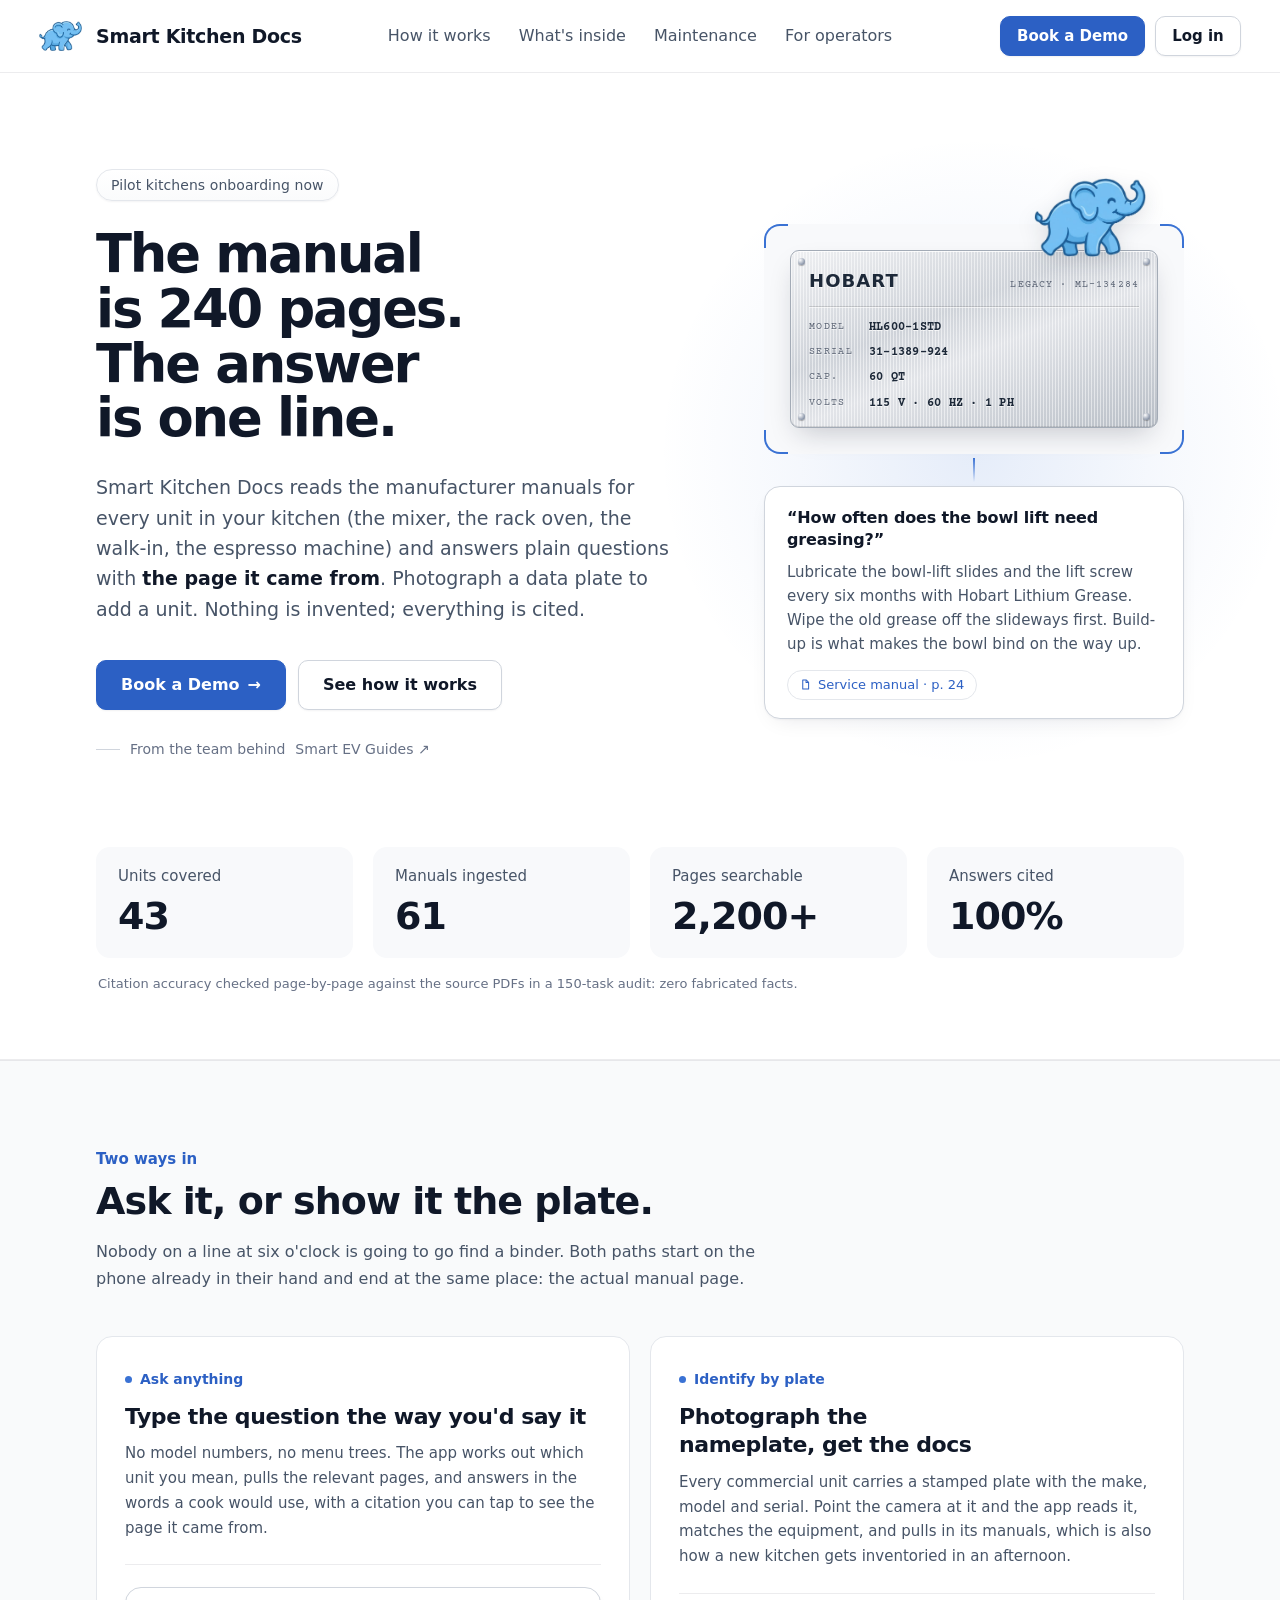
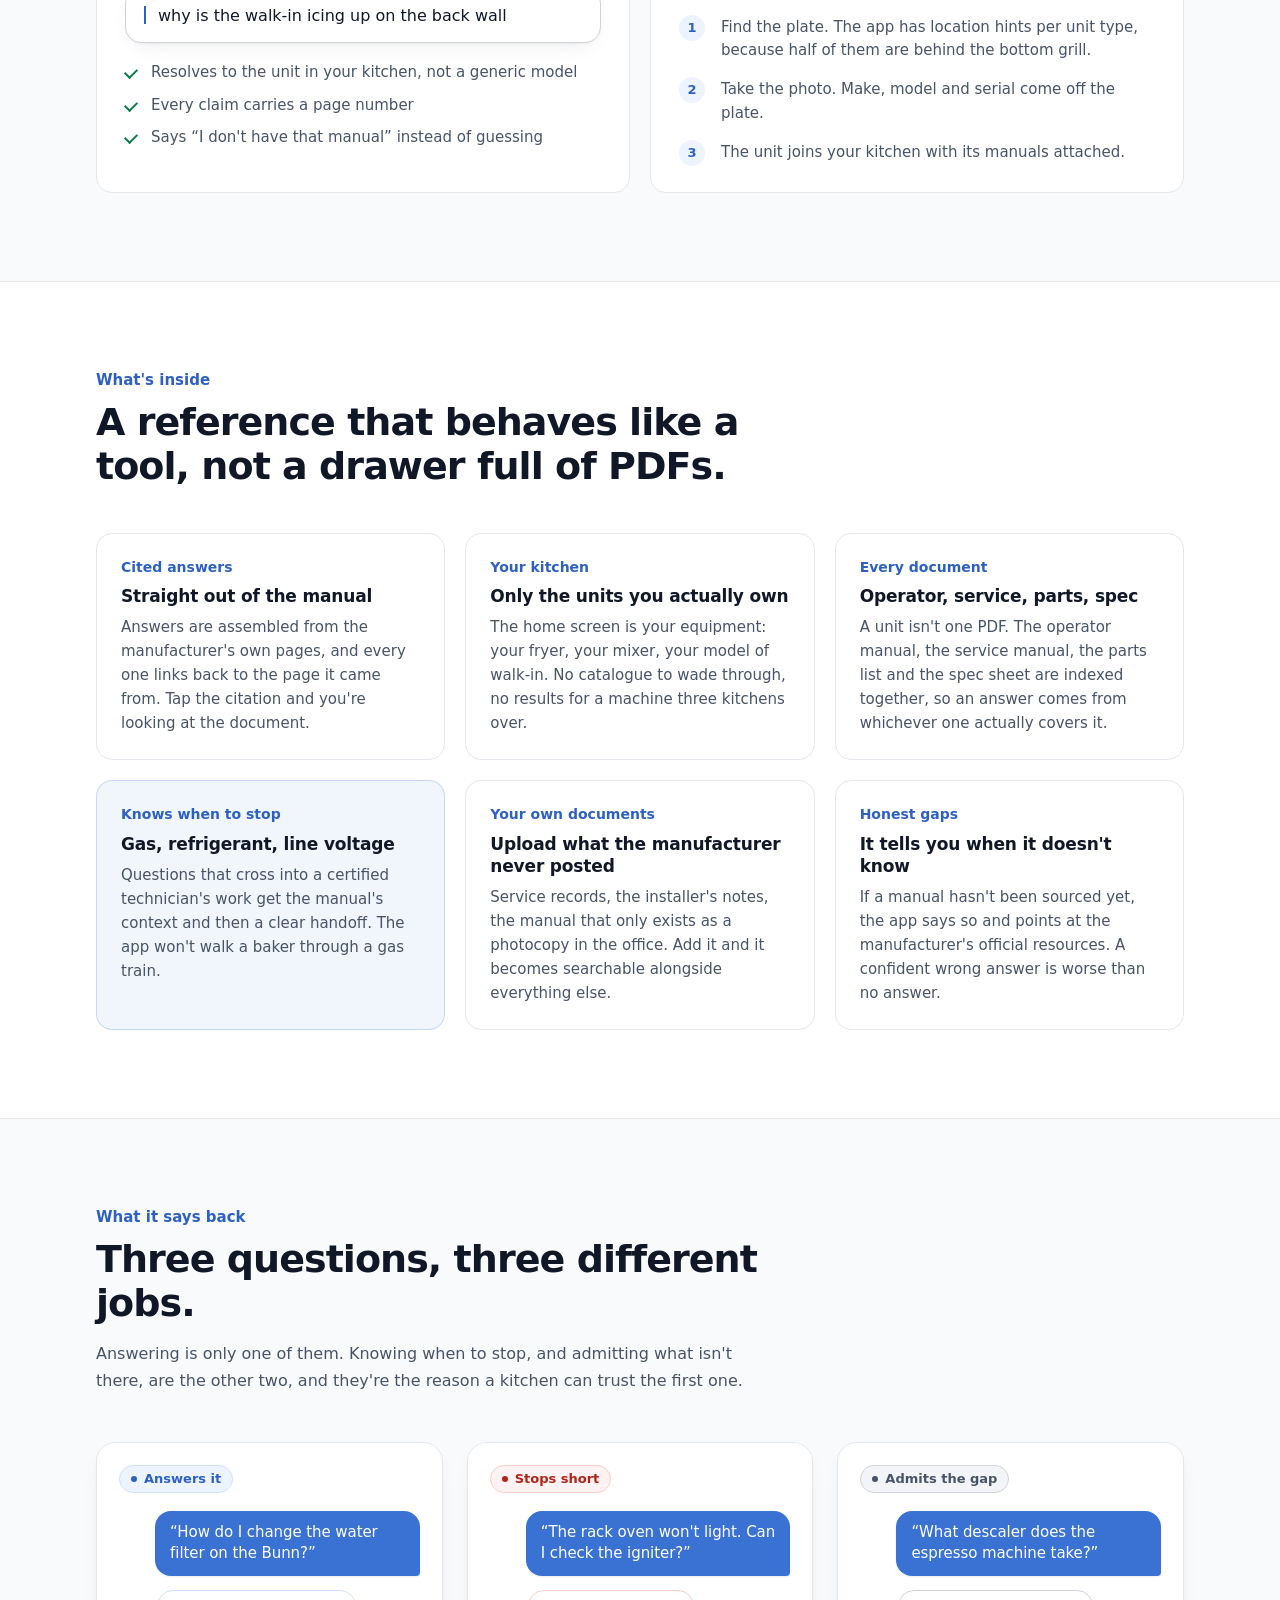
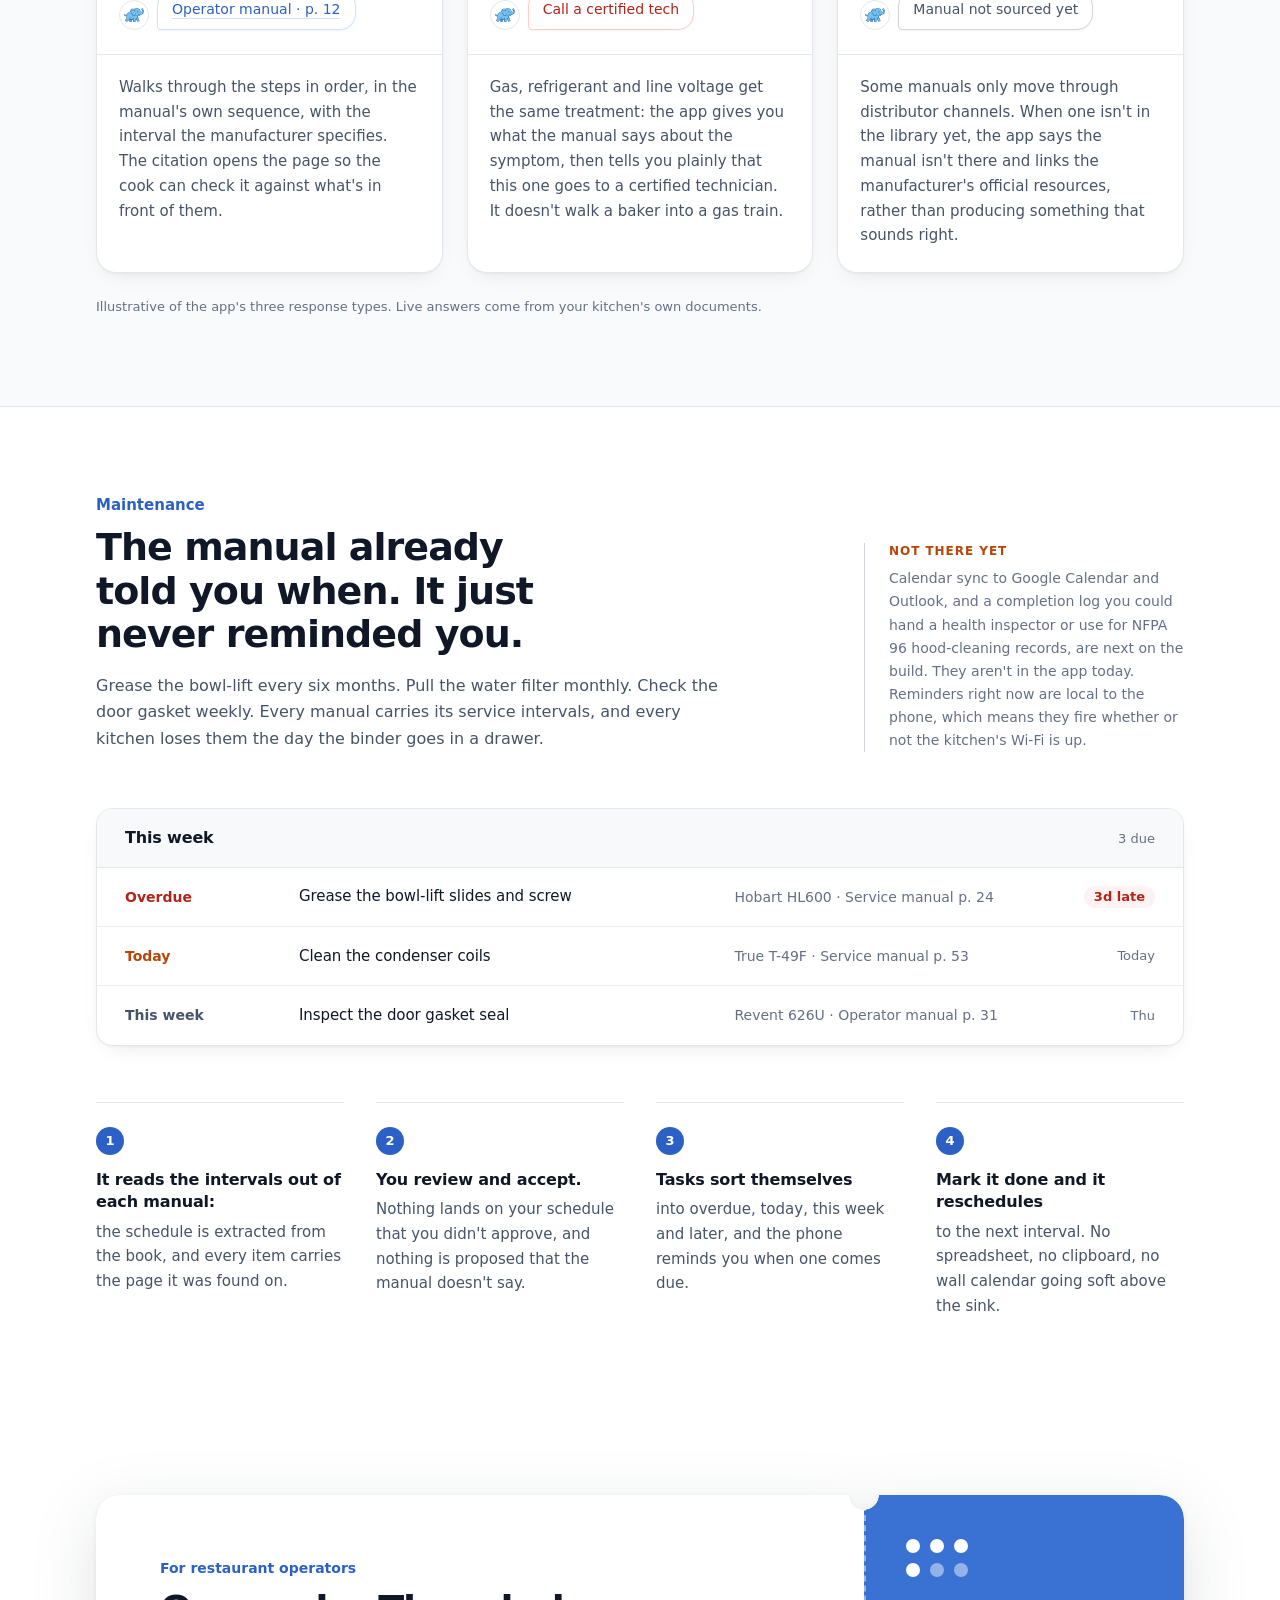
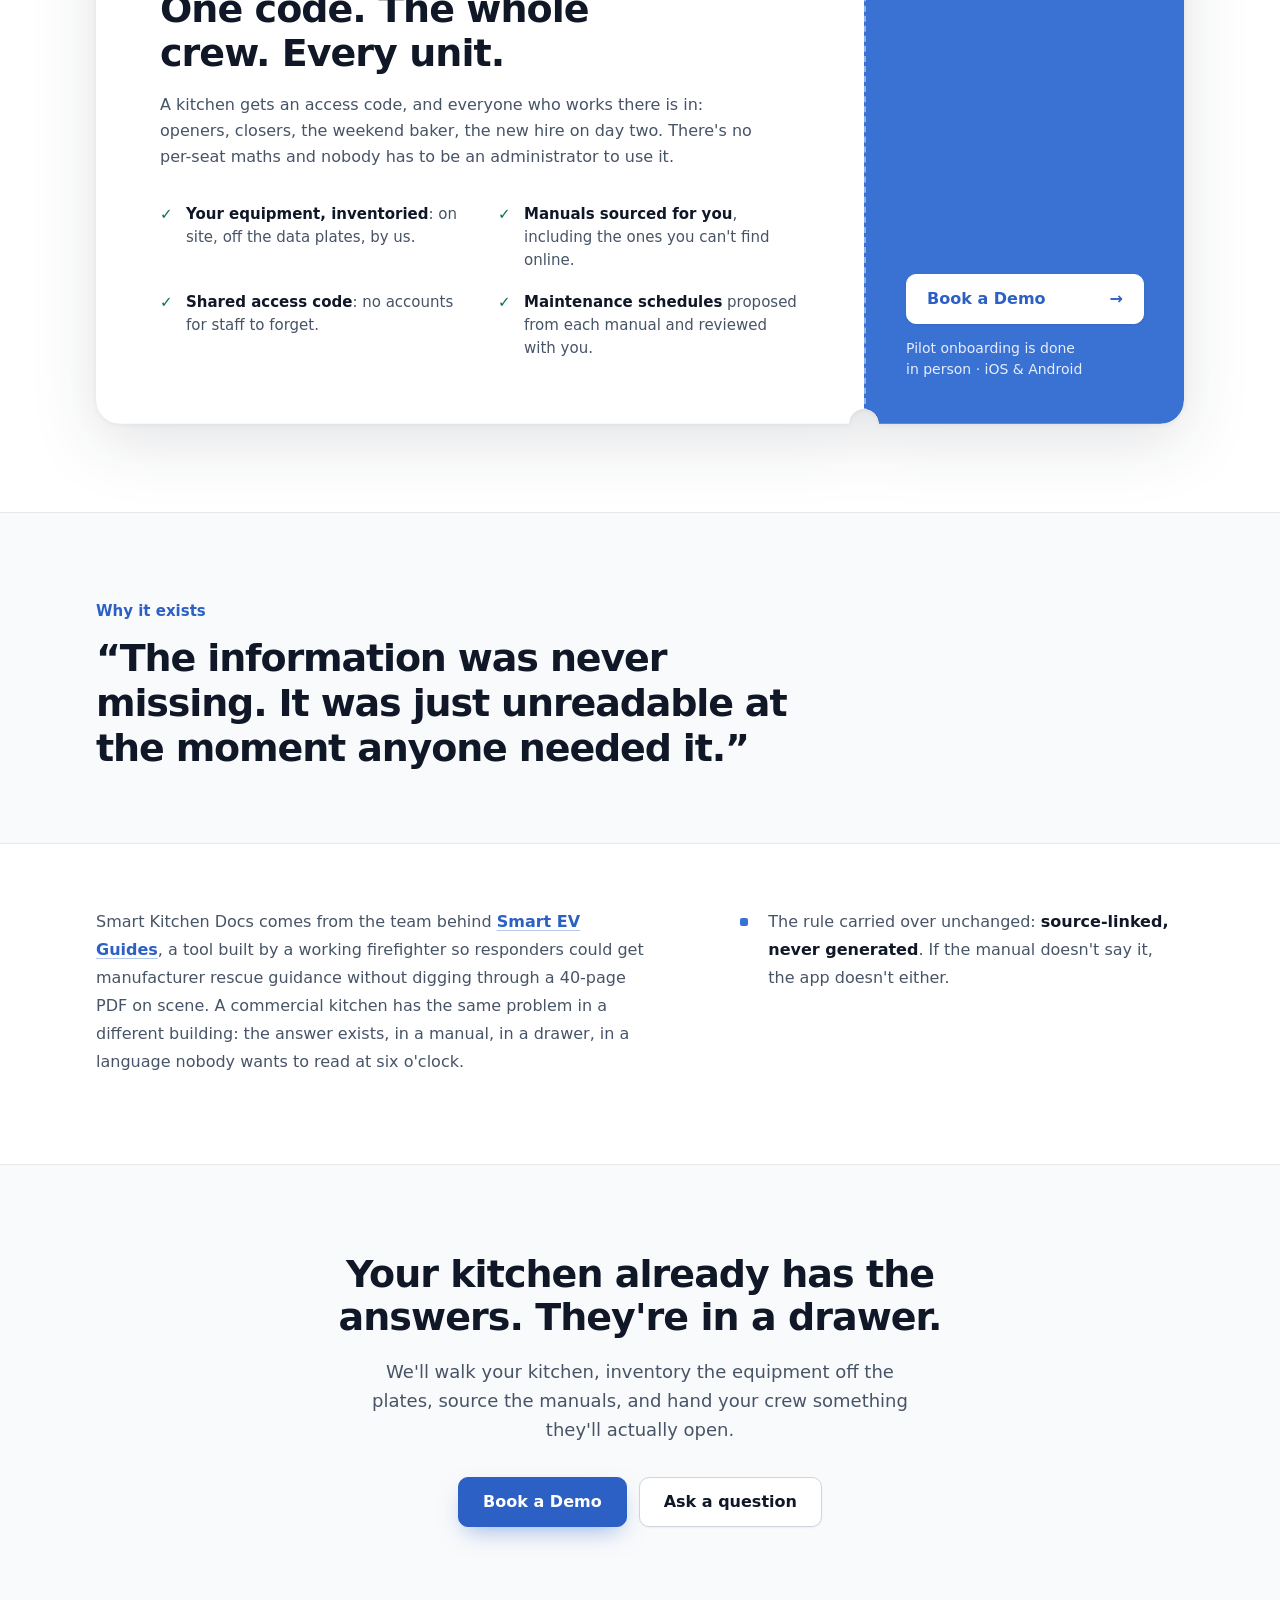
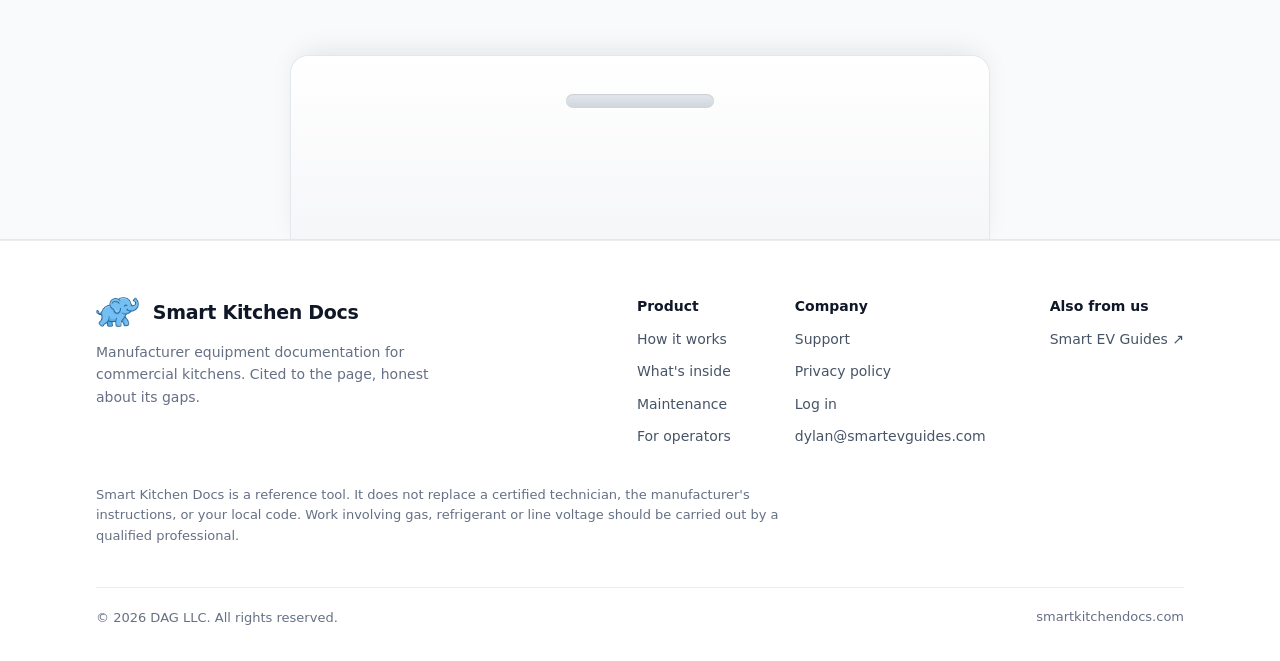
==== commit ef2f3708: "fix: polish landing page on phones and tablets - Touch screens: nav buttons, nav links, logo and foo" ====
--- a/index.html
+++ b/index.html
@@ -372,7 +372,7 @@
 /* ---------- spec strip: the console's KPI tiles ---------- */
 .spec{ padding-bottom:64px; }
 .spec__grid{
-  display:grid; grid-template-columns:repeat(4,1fr); gap:20px;
+  display:grid; grid-template-columns:repeat(4,minmax(0,1fr)); gap:20px;
 }
 .spec__cell{
   background:var(--tile); border-radius:14px; padding:20px 22px;
@@ -413,7 +413,7 @@
 .way{ padding:28px; }
 .way__tag{ display:inline-flex; align-items:center; gap:8px; color:var(--accent-text); font-weight:600; }
 .way__tag .dot{ width:7px; height:7px; border-radius:50%; background:var(--accent); }
-.way h3{ margin-top:12px; font-size:22px; font-weight:700; letter-spacing:-.02em; }
+.way h3{ margin-top:12px; font-size:22px; font-weight:700; letter-spacing:-.02em; text-wrap:balance; }
 .way .copy{ margin:10px 0 0; font-size:15px; }
 .way__demo{ margin-top:24px; border-top:1px solid var(--line); padding-top:22px; }
 /* The Today ask box. */
@@ -503,7 +503,7 @@
 .task--now{ --tone-ink:var(--tone-today-ink); }
 .task__bucket{ grid-area:bucket; font-size:14px; font-weight:600; color:var(--tone-ink); }
 .task__what{ grid-area:what; font-size:15px; font-weight:500; color:var(--ink); line-height:1.4; letter-spacing:-.005em; }
-.task__meta{ grid-area:meta; font-size:14px; color:var(--faint); line-height:1.45; }
+.task__meta{ grid-area:meta; font-size:14px; color:var(--faint); line-height:1.45; text-wrap:pretty; }
 .task__when{
   grid-area:when; justify-self:end;
   font-family:var(--sans); font-weight:500; font-size:13px; letter-spacing:0; line-height:22px;
@@ -577,7 +577,7 @@
   padding:9px 14px; border-radius:16px 16px 16px 4px;
   font-family:var(--sans); font-weight:500; font-size:14px; letter-spacing:0; line-height:1.4; text-transform:none;
   color:var(--tone-ink); background:var(--panel); border:1px solid var(--tone-line);
-  box-shadow:0 1px 2px rgba(16,24,40,.05);
+  box-shadow:0 1px 2px rgba(16,24,40,.05); text-wrap:balance;
 }
 .chip--cite{ text-decoration:underline; text-decoration-color:var(--accent-soft-line); text-decoration-thickness:1px; text-underline-offset:4px; }
 .script__a{ margin:0; padding:20px 22px 24px; font-size:15px; line-height:1.65; color:var(--dim); text-wrap:pretty; }
@@ -634,7 +634,7 @@
 }
 .ops__cta .btn:hover{ background:var(--accent-soft); border-color:var(--accent-soft); }
 .ops__cta .btn:active{ background:var(--accent-soft-line); border-color:var(--accent-soft-line); }
-.ops__fine{ font-family:var(--sans); font-size:14px; line-height:1.5; letter-spacing:0; color:rgba(255,255,255,.88); }
+.ops__fine{ font-family:var(--sans); font-size:14px; line-height:1.5; letter-spacing:0; color:rgba(255,255,255,.88); text-wrap:balance; }
 
 /* ---------- founder ---------- */
 /* Two bands: the quote alone on grey, then the story and the rule it
@@ -698,6 +698,10 @@
   background:linear-gradient(180deg,#e4e7ec,#d0d5dd);
   box-shadow:inset 0 1px 1px rgba(16,24,40,.12), 0 1px 0 #fff;
 }
+/* iOS Safari only applies :hover on tap to elements it treats as
+   clickable; a pointer cursor is that signal. Touch screens only, so a
+   mouse never sees a "clickable" cursor on something that isn't a link. */
+@media (hover:none){ .close__scene{ cursor:pointer; -webkit-tap-highlight-color:transparent; } }
 .close__scene:hover .close__drawer{ transform:translateY(156px); }
 .close__scene:hover .close__nellie{ transform:translateX(-50%) translateY(-14px); }
 @media (prefers-reduced-motion:reduce){ .close__drawer, .close__nellie{ transition:none; } }
@@ -729,6 +733,11 @@
 /* Too narrow for one row: the destinations take a centred row of their
    own under the brand and buttons, as the console's tabs do at 1100px. */
 @media (max-width:1100px){
+  .task{
+    grid-template-columns:120px minmax(0,1fr) auto;
+    grid-template-areas:"bucket what when" "bucket meta when";
+    row-gap:2px;
+  }
   .nav__row{ grid-template-columns:minmax(0,1fr) auto; grid-template-areas:"brand cta" "links links"; }
   .nav__links{ margin-bottom:-6px; }
   /* The hero stacks here too: beside a 420px visual the text column is
@@ -746,11 +755,6 @@
   .ops__stub{ border-left:0; border-top:2px dashed rgba(255,255,255,.45); flex-direction:row; align-items:flex-end; gap:32px; }
   .ops__dots{ margin-bottom:0; flex:none; align-self:flex-start; }
   .ops__cta{ flex:1; max-width:360px; margin-left:auto; }
-  .task{
-    grid-template-columns:120px minmax(0,1fr) auto;
-    grid-template-areas:"bucket what when" "bucket meta when";
-    row-gap:2px;
-  }
   .maint__steps{ grid-template-columns:repeat(2,minmax(0,1fr)); gap:36px 32px; }
   .feats{ grid-template-columns:1fr 1fr; }
   .scripts{ grid-template-columns:1fr; max-width:600px; }
@@ -776,7 +780,7 @@
   .btn--nav{ display:none; }
   .band{ padding-top:64px; padding-bottom:64px; }
   .spec{ padding-bottom:48px; }
-  .spec__grid{ grid-template-columns:1fr 1fr; gap:12px; }
+  .spec__grid{ grid-template-columns:repeat(2,minmax(0,1fr)); gap:12px; }
   .spec__cell{ padding:16px 18px; }
   .spec__v{ font-size:30px; }
   .feats{ grid-template-columns:1fr; }
@@ -808,7 +812,45 @@
   .spec__k{ font-size:14px; }
   .spec__v{ font-size:28px; }
 }
+/* ---------- touch and small-screen polish ---------- */
+/* Stats: four equal tiles until "2,200+" no longer fits a quarter of the
+   row, then a 2x2 grid; the smallest phones shrink the figure a step. */
+@media (max-width:860px){ .spec__grid{ grid-template-columns:repeat(2,minmax(0,1fr)); } }
+@media (max-width:340px){ .spec__cell{ padding:14px; } .spec__v{ font-size:24px; } }
+@media (max-width:300px){ .spec__v{ font-size:20px; } }
+/* Touch screens: every control at least 44px tall (Apple's minimum),
+   footer links padded into real targets. Mouse users keep the tighter
+   desktop sizes. */
+@media (pointer:coarse){
+  .btn--nav,.btn--login{ min-height:44px; }
+  .nav__links a:not(.btn){ display:inline-flex; align-items:center; min-height:44px; }
+  .brand{ min-height:44px; min-width:44px; }
+  /* Grow the tagline link's hit area without moving the line. */
+  .hero__note a{ display:inline-block; padding:11px 0; margin:-11px 0; }
+  .foot__col{ gap:0; }
+  .foot__col .stencil{ margin-bottom:6px; }
+  .foot__col a{ padding:11px 0; }
+}
+/* Phones: the hero note flows as one sentence instead of two columns,
+   the plate's code drops under the maker's name rather than breaking
+   mid-code, and the drawer scene tightens up under the buttons. */
+@media (max-width:480px){
+  .hero__note{ display:block; line-height:1.6; }
+  .hero__note .rule{ display:inline-block; vertical-align:middle; margin-right:10px; }
+  .hero__note a{ white-space:nowrap; }
+  .plate__head{ flex-wrap:wrap; row-gap:4px; }
+  .plate__mark{ white-space:nowrap; }
+}
+@media (max-width:640px){
+  .close__scene{ height:250px; margin-top:24px; }
+  .close__nellie{ width:130px; }
+  .close__drawer{ top:72px; height:190px; }
+  .close__scene:hover .close__drawer{ transform:translateY(150px); }
+}
 @media (max-width:360px){
+  .script__chat{ padding:18px 16px 20px; }
+  .script__a{ padding:18px 16px 20px; }
+  .chip{ font-size:13px; }
   /* Below this the wordmark and the CTA can't both fit; the mark carries it. */
   .brand__name{ display:none; }
 }
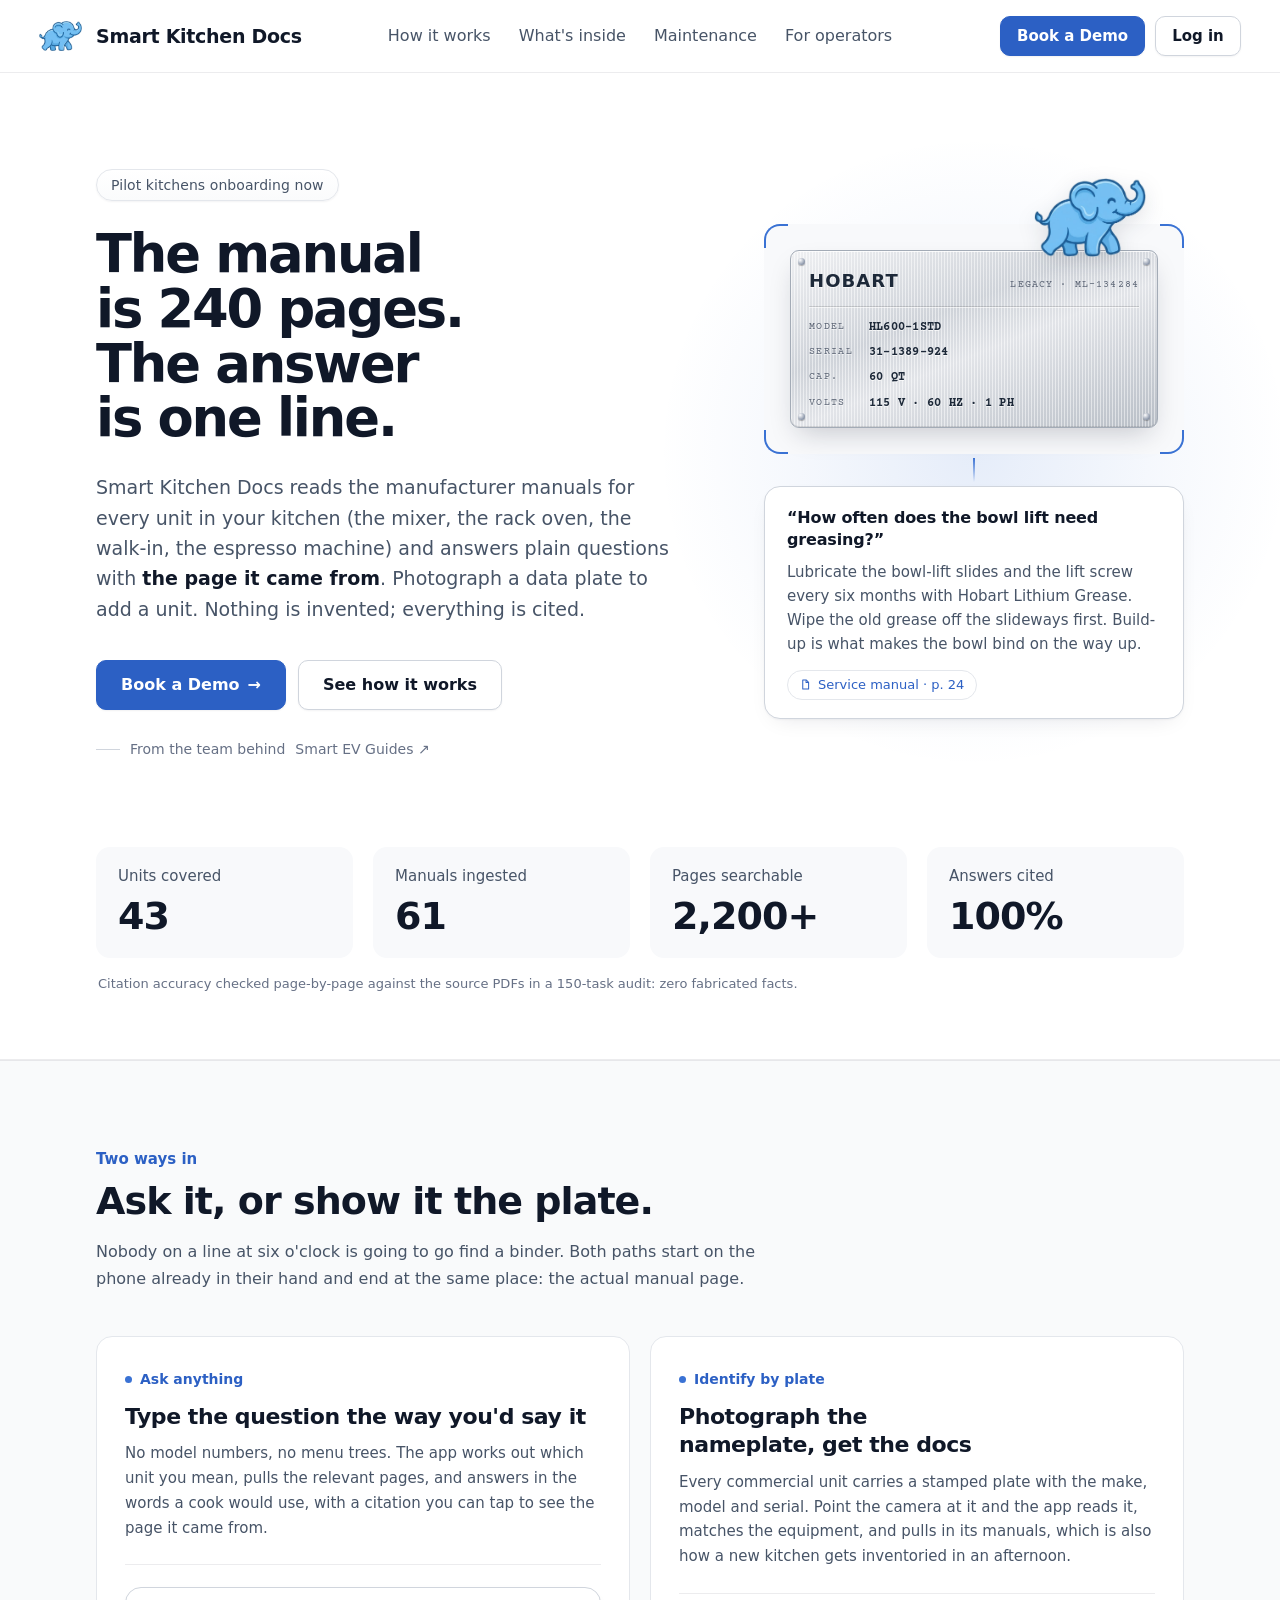
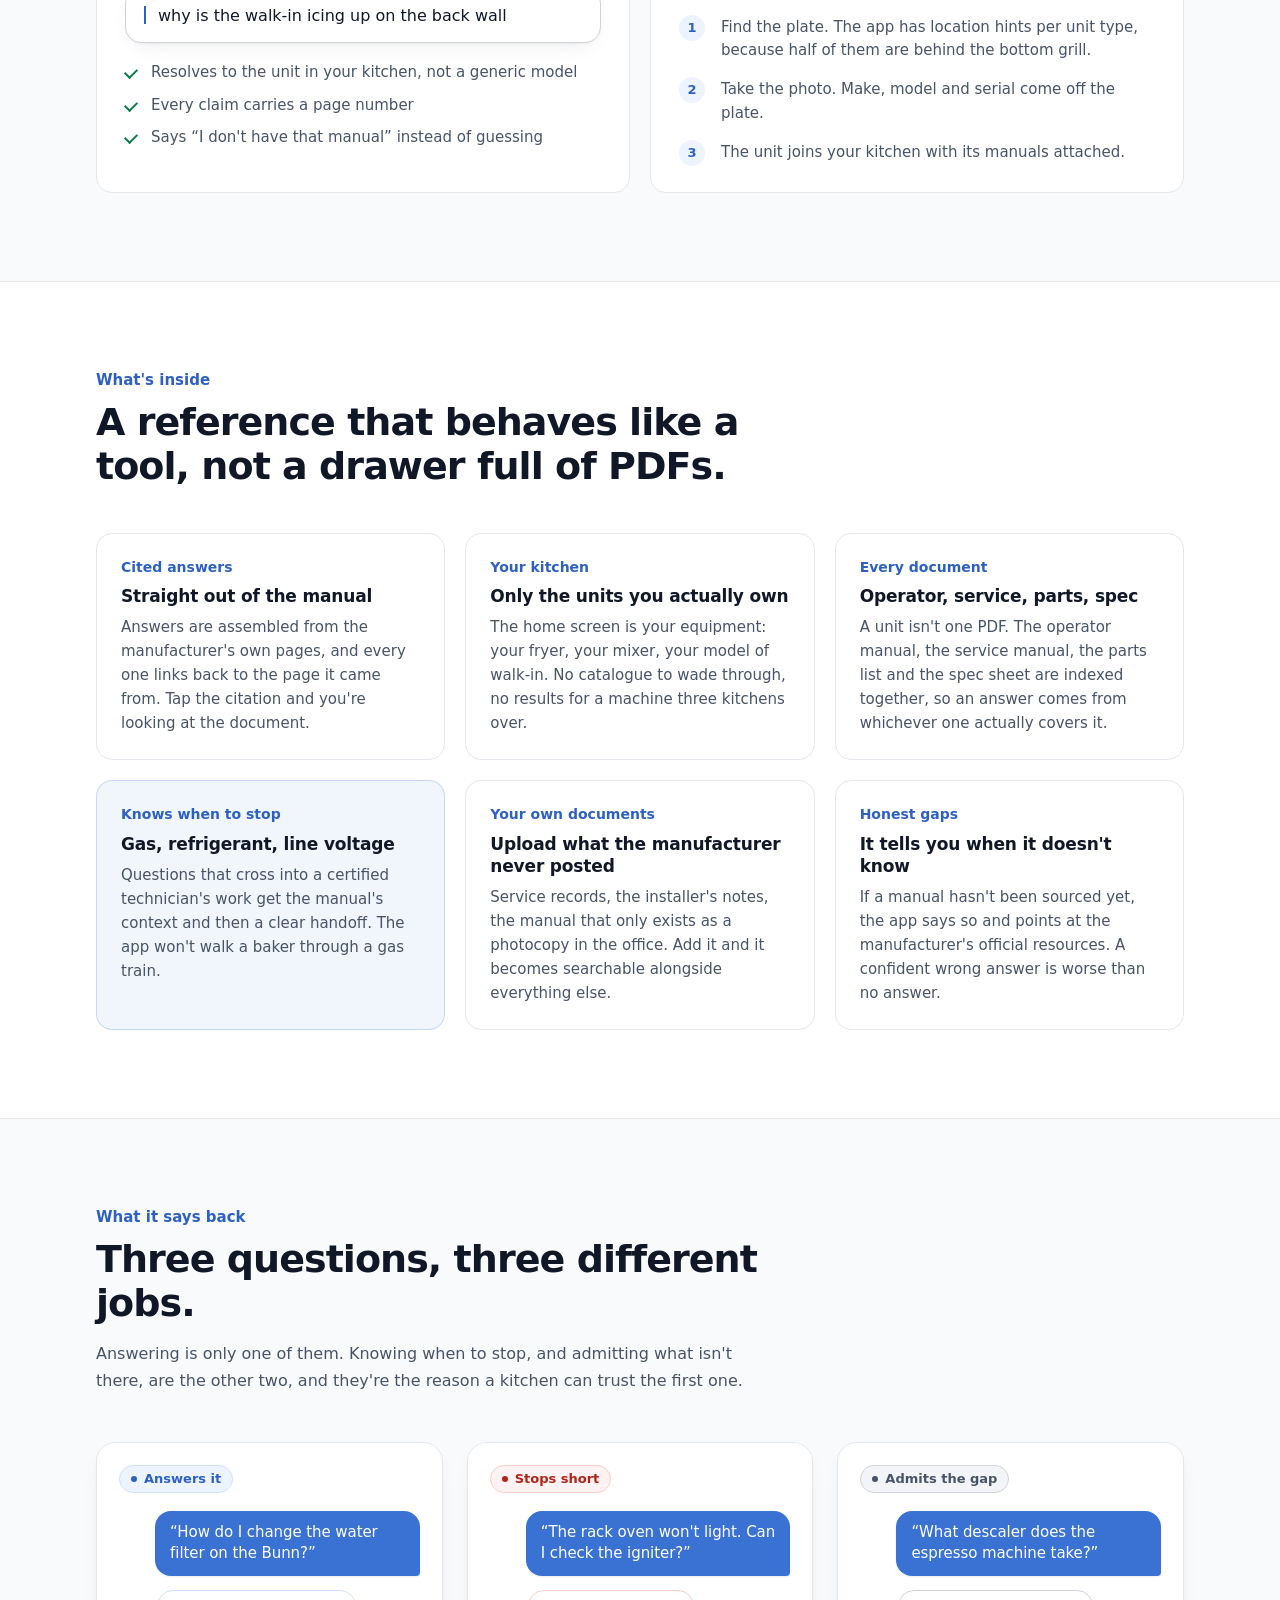
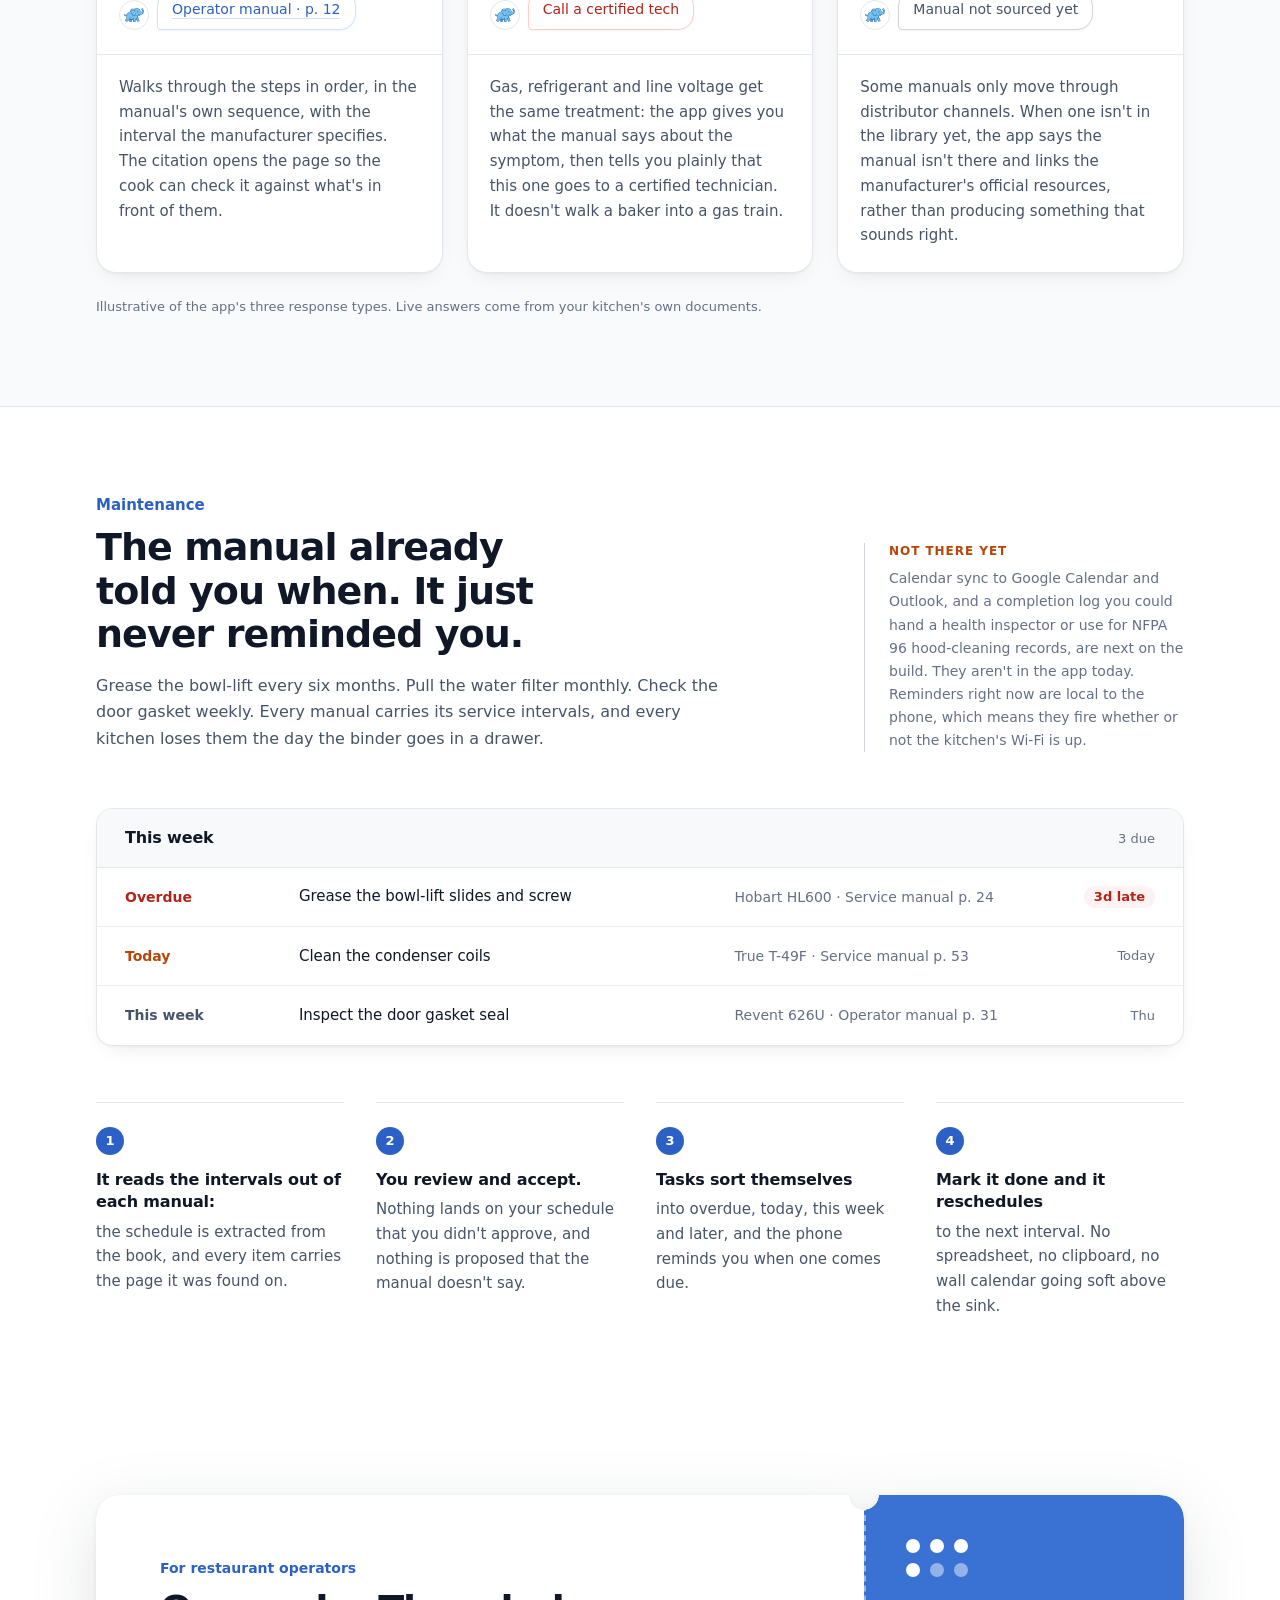
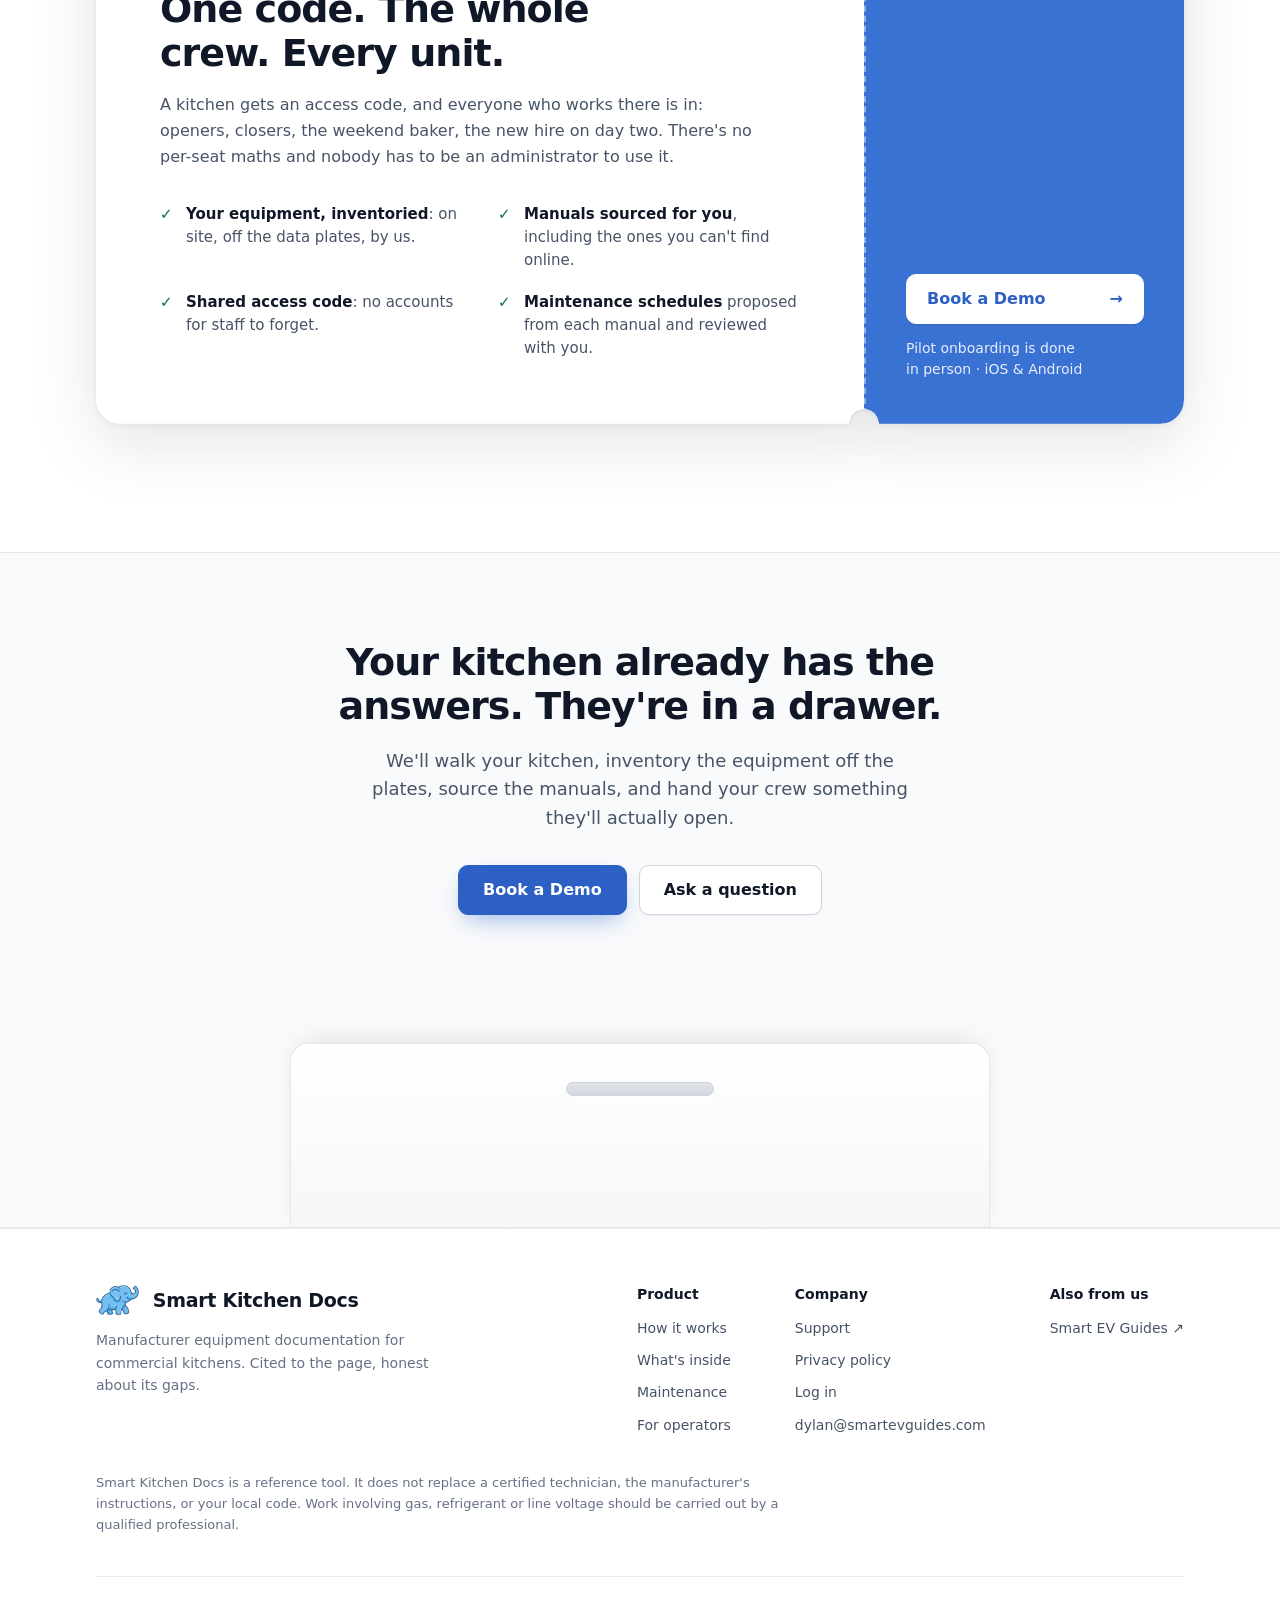
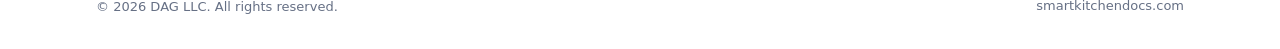
==== commit 9024dec3: "fix: drop founder section and align anchor jumps with the nav Measure the nav height so section anch" ====
--- a/index.html
+++ b/index.html
@@ -108,7 +108,10 @@
 }
 
 .shell{ max-width:var(--shell); margin:0 auto; padding-left:var(--pad); padding-right:var(--pad); }
-section[id]{ scroll-margin-top:84px; }
+/* Anchor jumps land each section's top edge on the nav's bottom edge.
+   The nav's height changes with width (one row, two rows, links hidden),
+   so the script at the end of the page keeps --nav-h measured. */
+section[id]{ scroll-margin-top:var(--nav-h,73px); }
 
 /* ---------- type roles ---------- */
 .display{
@@ -589,6 +592,9 @@
 /* A white main panel and a blue stub, joined on a perforated seam with
    real notches cut at its ends (a mask, so the page shows through). The
    drop shadow sits on the wrapper so it follows the notched outline. */
+/* Extra room below: the ticket's drop shadow eats into the gap before
+   the closing band. */
+#operators{ padding-bottom:128px; }
 #operators .shell{ filter:drop-shadow(0 1px 2px rgba(16,24,40,.06)) drop-shadow(0 18px 32px rgba(16,24,40,.12)); }
 .ops{
   --stub:320px; --notch:15px;
@@ -635,32 +641,6 @@
 .ops__cta .btn:hover{ background:var(--accent-soft); border-color:var(--accent-soft); }
 .ops__cta .btn:active{ background:var(--accent-soft-line); border-color:var(--accent-soft-line); }
 .ops__fine{ font-family:var(--sans); font-size:14px; line-height:1.5; letter-spacing:0; color:rgba(255,255,255,.88); text-wrap:balance; }
-
-/* ---------- founder ---------- */
-/* Two bands: the quote alone on grey, then the story and the rule it
-   left behind as two columns on white. The quote takes the section
-   heading's size; the prose is the page's 16px copy. */
-.founder__top{ background:var(--sunk); border-top:1px solid var(--line); border-bottom:1px solid var(--line); padding:88px 0 72px; }
-.founder__quote{
-  font-family:var(--sans); font-weight:700;
-  font-size:clamp(28px,3.4vw,38px); line-height:1.18; letter-spacing:-.03em;
-  margin:14px 0 0; max-width:860px; color:var(--ink);
-  text-wrap:balance;
-}
-.founder__body{
-  display:grid; grid-template-columns:minmax(0,1.25fr) minmax(0,1fr); gap:32px clamp(40px,7vw,112px);
-  padding-top:64px; padding-bottom:88px;
-}
-.founder__body .copy{ margin:0; max-width:620px; line-height:1.75; }
-.founder__body strong{ color:var(--ink); font-weight:600; }
-/* The rule, marked with a small accent square on its first line. */
-.founder__rule{ position:relative; padding-left:28px; }
-.founder__rule::before{
-  content:""; position:absolute; left:0; top:calc(.875em - 4px);
-  width:8px; height:8px; border-radius:2px; background:var(--accent);
-}
-.inlineLink{ color:var(--accent-text); font-weight:600; text-decoration:underline; text-decoration-color:rgba(44,96,196,.35); text-underline-offset:3px; }
-.inlineLink:hover{ text-decoration-color:currentColor; }
 
 /* ---------- closing: a tile with a drawer at its foot ---------- */
 /* The grey runs the full width of the section, and the section has no
@@ -750,7 +730,6 @@
 @media (max-width:940px){
   .ways{ grid-template-columns:1fr; }
   .maint__top{ grid-template-columns:1fr; align-items:start; }
-  .founder__body{ grid-template-columns:1fr; }
   .ops{ grid-template-columns:1fr; -webkit-mask:none; mask:none; }
   .ops__stub{ border-left:0; border-top:2px dashed rgba(255,255,255,.45); flex-direction:row; align-items:flex-end; gap:32px; }
   .ops__dots{ margin-bottom:0; flex:none; align-self:flex-start; }
@@ -779,6 +758,7 @@
      returning customer needs; the walkthrough CTA is in the hero. */
   .btn--nav{ display:none; }
   .band{ padding-top:64px; padding-bottom:64px; }
+  #operators{ padding-bottom:96px; }
   .spec{ padding-bottom:48px; }
   .spec__grid{ grid-template-columns:repeat(2,minmax(0,1fr)); gap:12px; }
   .spec__cell{ padding:16px 18px; }
@@ -792,8 +772,6 @@
   .ops__cta{ max-width:none; margin-left:0; }
   .way,.feat{ padding:22px; }
   .tasks__head{ padding:14px 18px; }
-  .founder__top{ padding:64px 0 52px; }
-  .founder__body{ padding-top:44px; padding-bottom:64px; }
   .task{
     grid-template-columns:minmax(0,1fr) auto;
     grid-template-areas:"bucket when" "what what" "meta meta";
@@ -1189,20 +1167,6 @@
   </div>
 </section>
 
-<!-- ===================== FOUNDER ===================== -->
-<section class="founder">
-  <div class="founder__top">
-    <div class="shell">
-      <div class="stencil stencil--lead">Why it exists</div>
-      <p class="founder__quote">“The information was never missing. It was just unreadable at the moment anyone needed it.”</p>
-    </div>
-  </div>
-  <div class="shell founder__body">
-    <p class="copy">Smart Kitchen Docs comes from the team behind <a class="inlineLink" href="https://www.smartevguides.com" target="_blank" rel="noreferrer">Smart EV Guides</a>, a tool built by a working firefighter so responders could get manufacturer rescue guidance without digging through a 40-page PDF on scene. A commercial kitchen has the same problem in a different building: the answer exists, in a manual, in a drawer, in a language nobody wants to read at six o'clock.</p>
-    <p class="copy founder__rule">The rule carried over unchanged: <strong>source-linked, never generated</strong>. If the manual doesn't say it, the app doesn't either.</p>
-  </div>
-</section>
-
 <!-- ===================== CLOSING ===================== -->
 <section class="band band--sunk band--close">
   <div class="shell">
@@ -1266,5 +1230,14 @@
   </div>
 </footer>
 
+<script>
+  (function(){
+    var nav=document.querySelector('.nav'), root=document.documentElement;
+    function set(){ root.style.setProperty('--nav-h', nav.getBoundingClientRect().height+'px'); }
+    set();
+    if('ResizeObserver' in window) new ResizeObserver(set).observe(nav);
+    else addEventListener('resize', set);
+  })();
+</script>
 </body>
 </html>
